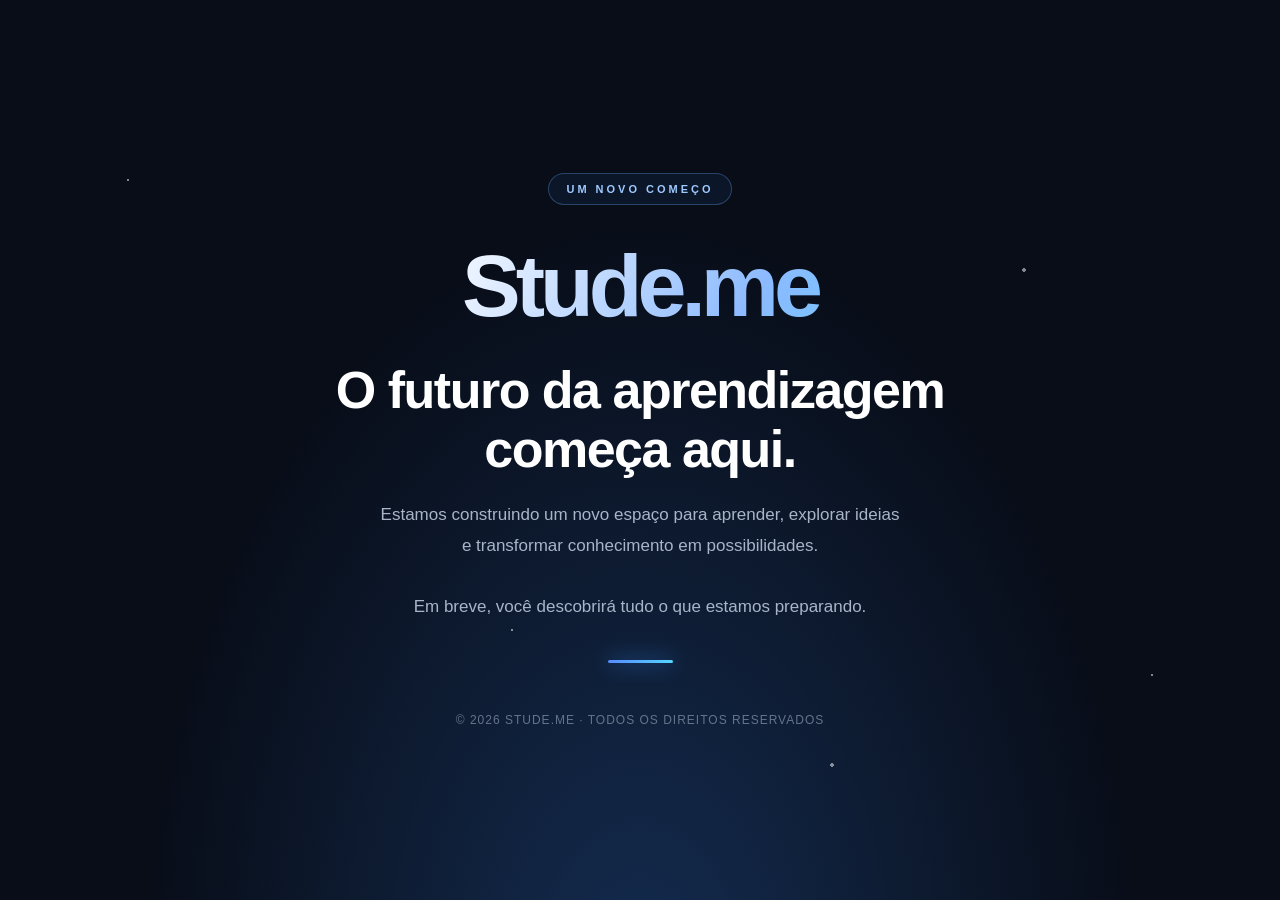
==== index.html @ 30af1384 "Rename index (3).html to index.html" ====
<!DOCTYPE html>
<html lang="pt-BR">
<head>
  <meta charset="UTF-8">
  <meta name="viewport" content="width=device-width, initial-scale=1.0">
  <meta name="theme-color" content="#080d18">
  <meta name="description" content="Stude.me — um novo espaço para aprender, descobrir e evoluir.">
  <title>Stude.me — Em breve</title>

  <style>
    * {
      margin: 0;
      padding: 0;
      box-sizing: border-box;
    }

    body {
      min-height: 100vh;
      display: flex;
      align-items: center;
      justify-content: center;
      overflow: hidden;
      background:
        radial-gradient(ellipse at 50% 110%, #142c50 0%, transparent 55%),
        #080d18;
      color: #ffffff;
      font-family: Arial, Helvetica, sans-serif;
      padding: 24px;
    }

    .stars {
      position: fixed;
      inset: 0;
      pointer-events: none;
      background-image:
        radial-gradient(1px 1px at 10% 20%, #ffffff 100%, transparent),
        radial-gradient(2px 2px at 80% 30%, #ffffff 100%, transparent),
        radial-gradient(1px 1px at 40% 70%, #ffffff 100%, transparent),
        radial-gradient(2px 2px at 65% 85%, #ffffff 100%, transparent),
        radial-gradient(1px 1px at 90% 75%, #ffffff 100%, transparent);
      opacity: .5;
    }

    .container {
      position: relative;
      z-index: 1;
      width: 100%;
      max-width: 760px;
      text-align: center;
      animation: appear 1.2s ease both;
    }

    .logo {
      font-size: clamp(52px, 10vw, 88px);
      font-weight: 800;
      letter-spacing: -5px;
      background: linear-gradient(120deg, #ffffff 20%, #8cbaff 65%, #54d6ff);
      -webkit-background-clip: text;
      background-clip: text;
      color: transparent;
      margin-bottom: 24px;
    }

    .tag {
      display: inline-block;
      padding: 9px 17px;
      border: 1px solid rgba(112, 175, 255, .3);
      border-radius: 50px;
      color: #9fcaff;
      font-size: 11px;
      font-weight: bold;
      letter-spacing: 3px;
      text-transform: uppercase;
      margin-bottom: 30px;
      background: rgba(35, 91, 160, .12);
    }

    h1 {
      font-size: clamp(30px, 6vw, 52px);
      line-height: 1.15;
      letter-spacing: -1.5px;
      margin-bottom: 20px;
    }

    .description {
      max-width: 530px;
      margin: 0 auto;
      color: #a8b5c9;
      font-size: 17px;
      line-height: 1.8;
    }

    .line {
      width: 65px;
      height: 3px;
      border-radius: 10px;
      margin: 38px auto;
      background: linear-gradient(90deg, #568bff, #54d6ff);
      box-shadow: 0 0 20px #368fff;
    }

    footer {
      color: #64748b;
      font-size: 12px;
      letter-spacing: 1px;
      margin-top: 50px;
    }

    @keyframes appear {
      from {
        opacity: 0;
        transform: translateY(25px);
      }
      to {
        opacity: 1;
        transform: translateY(0);
      }
    }

    @media (max-width: 480px) {
      .logo {
        letter-spacing: -3px;
      }

      .description {
        font-size: 15px;
      }
    }

    @media (prefers-reduced-motion: reduce) {
      *, *::before, *::after {
        animation: none !important;
      }
    }
  </style>
</head>

<body>
  <div class="stars"></div>

  <main class="container">
    <div class="tag">Um novo começo</div>

    <div class="logo">Stude.me</div>

    <h1>O futuro da aprendizagem começa aqui.</h1>

    <p class="description">
      Estamos construindo um novo espaço para aprender,
      explorar ideias e transformar conhecimento em possibilidades.
      <br><br>
      Em breve, você descobrirá tudo o que estamos preparando.
    </p>

    <div class="line"></div>

    <footer>
      © 2026 STUDE.ME · TODOS OS DIREITOS RESERVADOS
    </footer>
  </main>
</body>
</html>
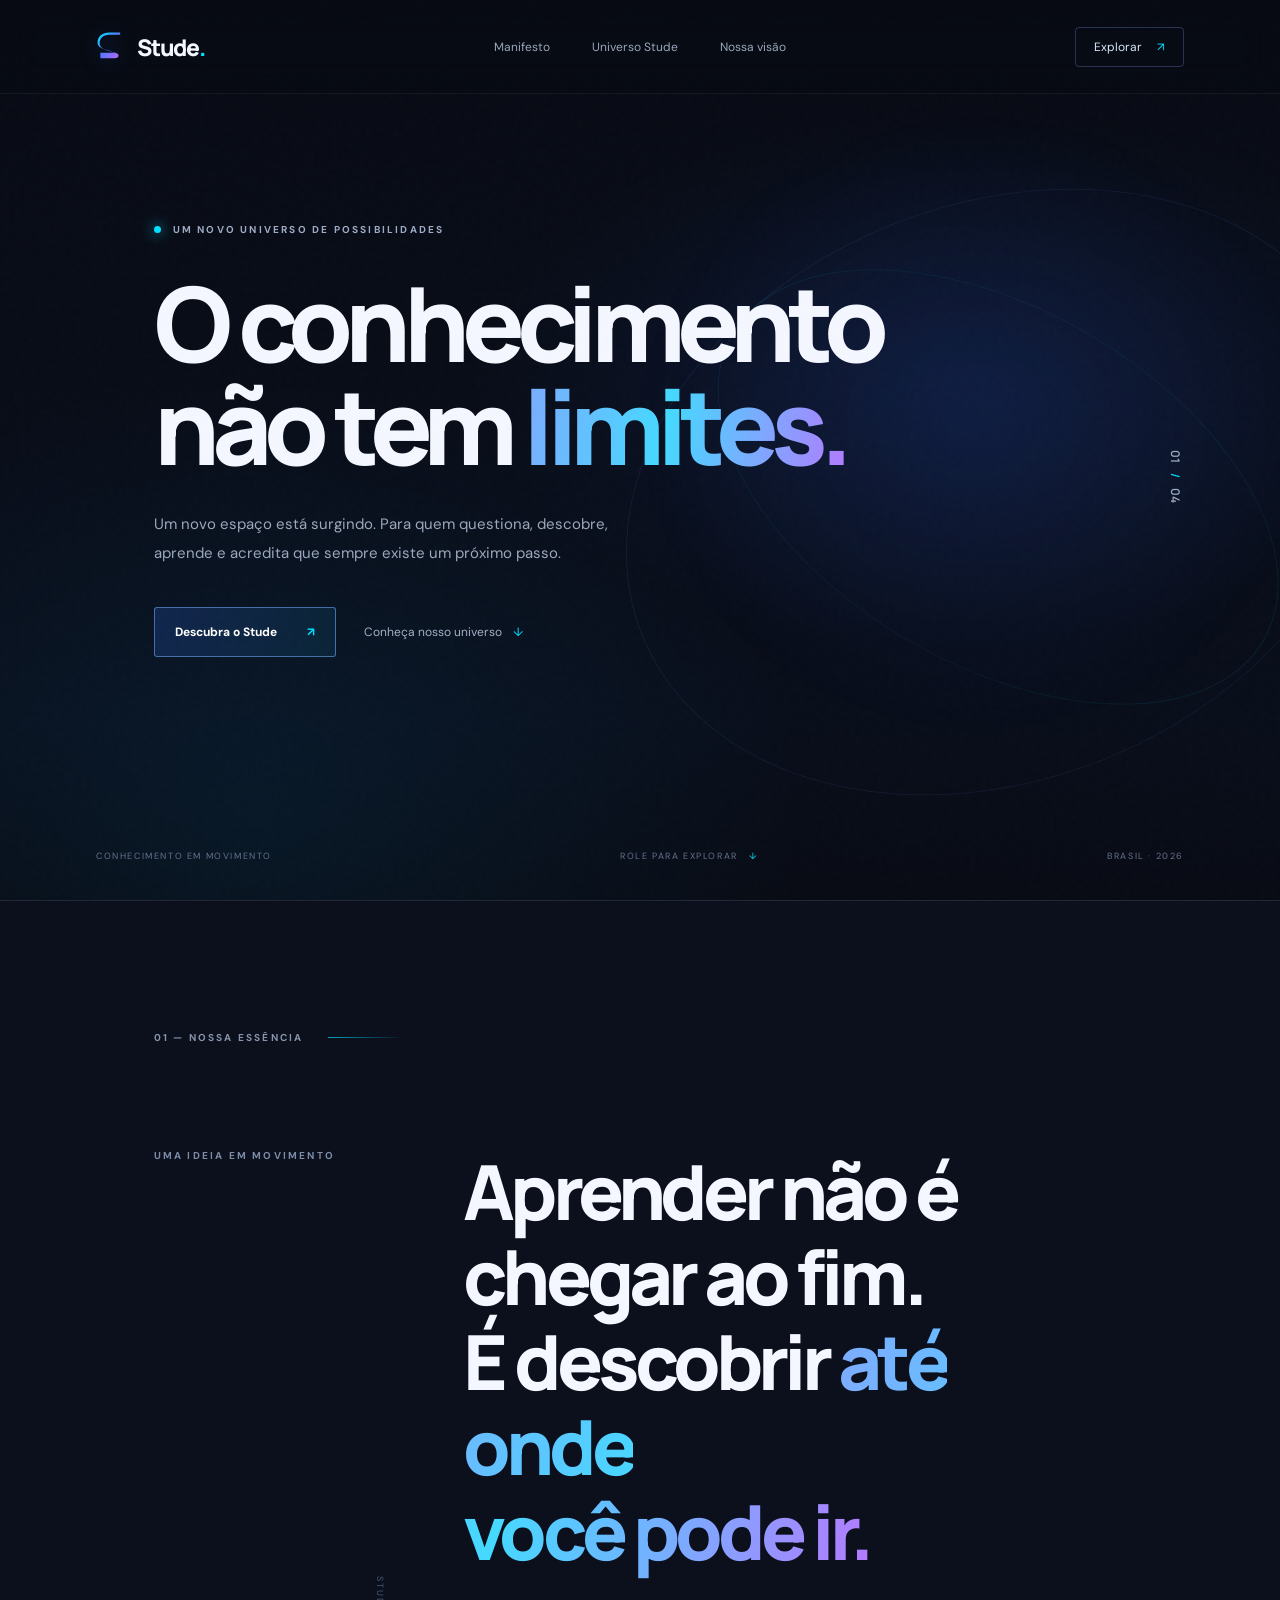
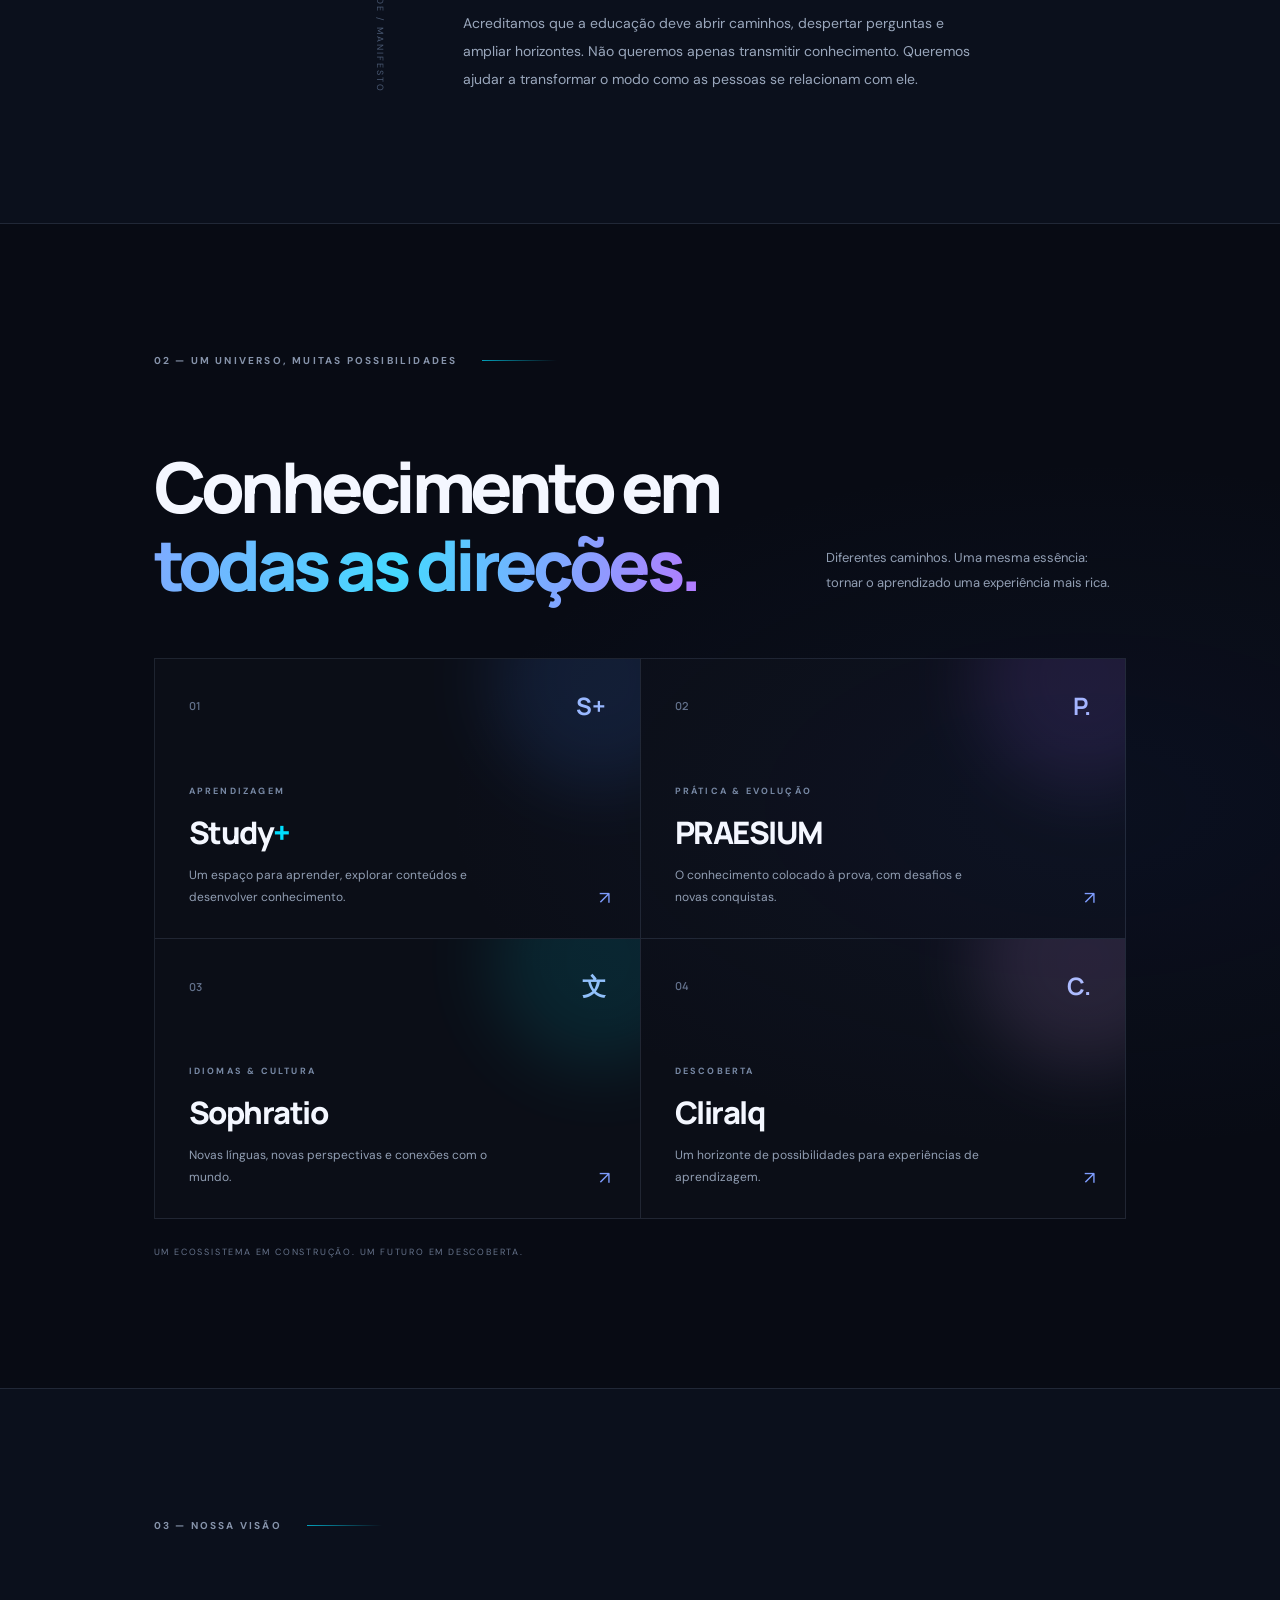
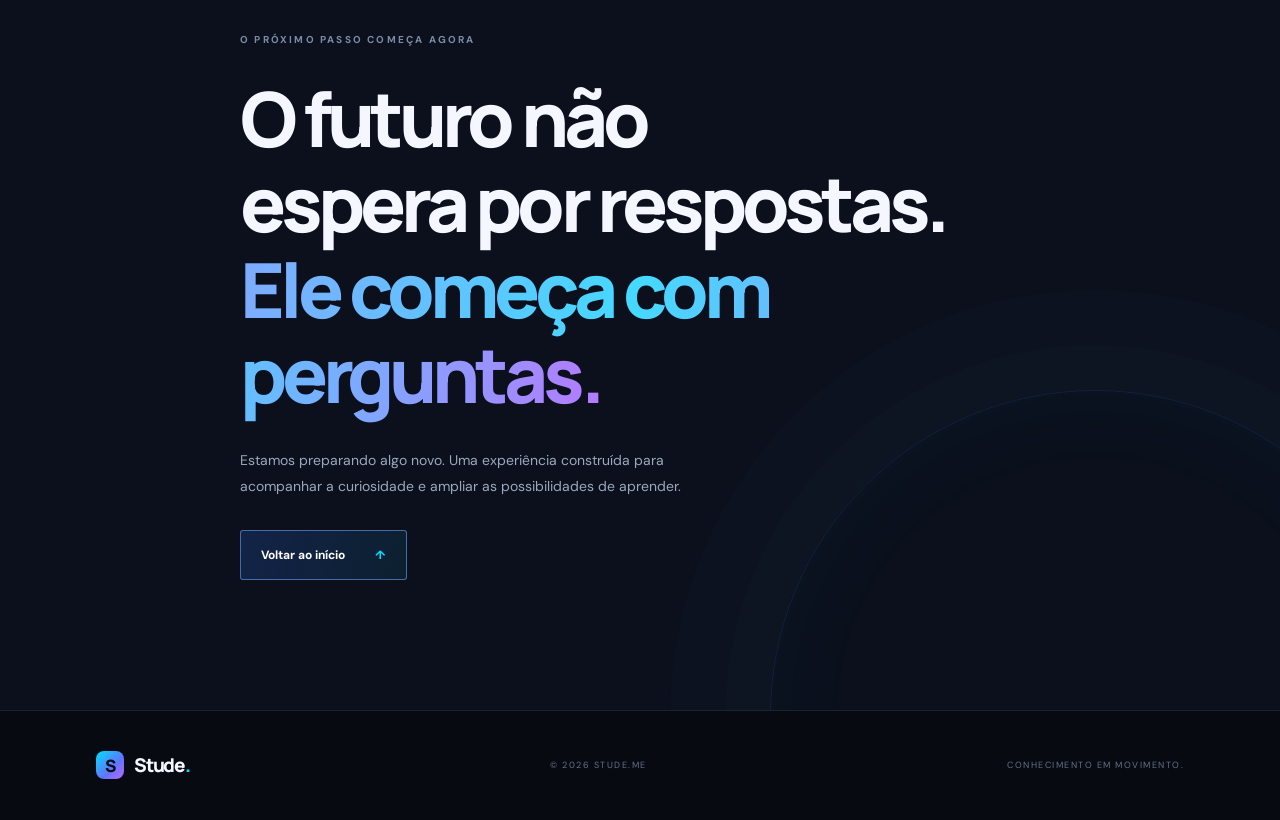
==== commit b574a2bb: "Update index.html" ====
--- a/index.html
+++ b/index.html
@@ -4,160 +4,268 @@
 <head>
   <meta charset="UTF-8">
   <meta name="viewport" content="width=device-width, initial-scale=1.0">
-  <meta name="theme-color" content="#080d18">
-  <meta name="description" content="Stude.me — um novo espaço para aprender, descobrir e evoluir.">
-  <title>Stude.me — Em breve</title>
-
-  <style>
-    * {
-      margin: 0;
-      padding: 0;
-      box-sizing: border-box;
-    }
-
-    body {
-      min-height: 100vh;
-      display: flex;
-      align-items: center;
-      justify-content: center;
-      overflow: hidden;
-      background:
-        radial-gradient(ellipse at 50% 110%, #142c50 0%, transparent 55%),
-        #080d18;
-      color: #ffffff;
-      font-family: Arial, Helvetica, sans-serif;
-      padding: 24px;
-    }
-
-    .stars {
-      position: fixed;
-      inset: 0;
-      pointer-events: none;
-      background-image:
-        radial-gradient(1px 1px at 10% 20%, #ffffff 100%, transparent),
-        radial-gradient(2px 2px at 80% 30%, #ffffff 100%, transparent),
-        radial-gradient(1px 1px at 40% 70%, #ffffff 100%, transparent),
-        radial-gradient(2px 2px at 65% 85%, #ffffff 100%, transparent),
-        radial-gradient(1px 1px at 90% 75%, #ffffff 100%, transparent);
-      opacity: .5;
-    }
-
-    .container {
-      position: relative;
-      z-index: 1;
-      width: 100%;
-      max-width: 760px;
-      text-align: center;
-      animation: appear 1.2s ease both;
-    }
-
-    .logo {
-      font-size: clamp(52px, 10vw, 88px);
-      font-weight: 800;
-      letter-spacing: -5px;
-      background: linear-gradient(120deg, #ffffff 20%, #8cbaff 65%, #54d6ff);
-      -webkit-background-clip: text;
-      background-clip: text;
-      color: transparent;
-      margin-bottom: 24px;
-    }
-
-    .tag {
-      display: inline-block;
-      padding: 9px 17px;
-      border: 1px solid rgba(112, 175, 255, .3);
-      border-radius: 50px;
-      color: #9fcaff;
-      font-size: 11px;
-      font-weight: bold;
-      letter-spacing: 3px;
-      text-transform: uppercase;
-      margin-bottom: 30px;
-      background: rgba(35, 91, 160, .12);
-    }
-
-    h1 {
-      font-size: clamp(30px, 6vw, 52px);
-      line-height: 1.15;
-      letter-spacing: -1.5px;
-      margin-bottom: 20px;
-    }
-
-    .description {
-      max-width: 530px;
-      margin: 0 auto;
-      color: #a8b5c9;
-      font-size: 17px;
-      line-height: 1.8;
-    }
-
-    .line {
-      width: 65px;
-      height: 3px;
-      border-radius: 10px;
-      margin: 38px auto;
-      background: linear-gradient(90deg, #568bff, #54d6ff);
-      box-shadow: 0 0 20px #368fff;
-    }
-
-    footer {
-      color: #64748b;
-      font-size: 12px;
-      letter-spacing: 1px;
-      margin-top: 50px;
-    }
-
-    @keyframes appear {
-      from {
-        opacity: 0;
-        transform: translateY(25px);
-      }
-      to {
-        opacity: 1;
-        transform: translateY(0);
-      }
-    }
-
-    @media (max-width: 480px) {
-      .logo {
-        letter-spacing: -3px;
-      }
-
-      .description {
-        font-size: 15px;
-      }
-    }
-
-    @media (prefers-reduced-motion: reduce) {
-      *, *::before, *::after {
-        animation: none !important;
-      }
-    }
-  </style>
+  <meta name="theme-color" content="#080b14">
+  <meta name="description" content="Stude — Conhecimento em movimento. Um novo espaço para aprender, descobrir e evoluir.">
+  <meta property="og:title" content="Stude — Conhecimento em movimento">
+  <meta property="og:description" content="O conhecimento não tem limites. Descubra o próximo passo.">
+  <meta property="og:type" content="website">
+
+  <title>Stude — Conhecimento em movimento</title>
+
+  <link rel="icon" type="image/svg+xml" href="data:image/svg+xml,%3Csvg xmlns='http://www.w3.org/2000/svg' viewBox='0 0 100 100'%3E%3Cdefs%3E%3ClinearGradient id='g' x1='0' y1='0' x2='1' y2='1'%3E%3Cstop stop-color='%2300d9ff'/%3E%3Cstop offset='.55' stop-color='%235b72ff'/%3E%3Cstop offset='1' stop-color='%23b45cff'/%3E%3C/linearGradient%3E%3C/defs%3E%3Cpath fill='url(%23g)' d='M78 12H43C22 12 12 25 12 39c0 13 9 20 25 24l25 7c8 2 11 5 11 9 0 5-5 9-13 9H14v-18h43c-3-3-8-5-15-7l-12-3C12 55 5 48 5 37 5 19 20 5 42 5h36z'/%3E%3C/svg%3E">
+
+  <link rel="preconnect" href="https://fonts.googleapis.com">
+  <link rel="preconnect" href="https://fonts.gstatic.com" crossorigin>
+  <link href="https://fonts.googleapis.com/css2?family=DM+Sans:wght@400;500;600;700&family=Manrope:wght@400;500;600;700;800&display=swap" rel="stylesheet">
+
+  <link rel="stylesheet" href="style.css">
+  <script src="script.js" defer></script>
 </head>
 
 <body>
-  <div class="stars"></div>
-
-  <main class="container">
-    <div class="tag">Um novo começo</div>
-
-    <div class="logo">Stude.me</div>
-
-    <h1>O futuro da aprendizagem começa aqui.</h1>
-
-    <p class="description">
-      Estamos construindo um novo espaço para aprender,
-      explorar ideias e transformar conhecimento em possibilidades.
-      <br><br>
-      Em breve, você descobrirá tudo o que estamos preparando.
-    </p>
-
-    <div class="line"></div>
-
-    <footer>
-      © 2026 STUDE.ME · TODOS OS DIREITOS RESERVADOS
-    </footer>
+  <div class="noise" aria-hidden="true"></div>
+
+  <!-- INTRO CINEMATOGRÁFICA -->
+  <div class="intro-screen" id="intro" aria-label="Apresentação da marca Stude">
+    <div class="intro-light"></div>
+
+    <svg class="intro-mark" viewBox="0 0 100 100" aria-hidden="true">
+      <defs>
+        <linearGradient id="introGradient" x1="0" y1="0" x2="1" y2="1">
+          <stop offset="0%" stop-color="#00e5ff"/>
+          <stop offset="52%" stop-color="#5878ff"/>
+          <stop offset="100%" stop-color="#bd65ff"/>
+        </linearGradient>
+      </defs>
+      <path fill="url(#introGradient)"
+        d="M78 12H43C22 12 12 25 12 39c0 13 9 20 25 24l25 7c8 2 11 5 11 9 0 5-5 9-13 9H14v-18h43c-3-3-8-5-15-7l-12-3C12 55 5 48 5 37 5 19 20 5 42 5h36z"/>
+    </svg>
+
+    <div class="intro-wordmark">Stude<span>.</span></div>
+    <button class="intro-skip" id="skipIntro" type="button">Pular introdução <span>↗</span></button>
+  </div>
+
+  <!-- NAVEGAÇÃO -->
+  <header class="site-header" id="top">
+    <a class="brand" href="#top" aria-label="Stude — início">
+      <svg class="brand-symbol" viewBox="0 0 100 100" aria-hidden="true">
+        <defs>
+          <linearGradient id="brandGradient" x1="0" y1="0" x2="1" y2="1">
+            <stop offset="0%" stop-color="#00e5ff"/>
+            <stop offset="52%" stop-color="#5878ff"/>
+            <stop offset="100%" stop-color="#bd65ff"/>
+          </linearGradient>
+        </defs>
+        <path fill="url(#brandGradient)"
+          d="M78 12H43C22 12 12 25 12 39c0 13 9 20 25 24l25 7c8 2 11 5 11 9 0 5-5 9-13 9H14v-18h43c-3-3-8-5-15-7l-12-3C12 55 5 48 5 37 5 19 20 5 42 5h36z"/>
+      </svg>
+      <span>Stude<span class="brand-dot">.</span></span>
+    </a>
+
+    <nav class="desktop-nav" aria-label="Navegação principal">
+      <a href="#manifesto">Manifesto</a>
+      <a href="#universo">Universo Stude</a>
+      <a href="#visao">Nossa visão</a>
+    </nav>
+
+    <a class="header-cta" href="#universo">
+      Explorar <span>↗</span>
+    </a>
+
+    <button class="menu-toggle" id="menuToggle" aria-label="Abrir menu" aria-expanded="false">
+      <span></span><span></span>
+    </button>
+  </header>
+
+  <nav class="mobile-nav" id="mobileNav" aria-label="Menu móvel">
+    <a href="#manifesto">Manifesto</a>
+    <a href="#universo">Universo Stude</a>
+    <a href="#visao">Nossa visão</a>
+  </nav>
+
+  <main>
+    <!-- HERO -->
+    <section class="hero">
+      <div class="hero-orbit orbit-one"></div>
+      <div class="hero-orbit orbit-two"></div>
+      <div class="hero-glow"></div>
+
+      <div class="hero-content reveal">
+        <div class="eyebrow">
+          <span class="eyebrow-dot"></span>
+          UM NOVO UNIVERSO DE POSSIBILIDADES
+        </div>
+
+        <h1>
+          O conhecimento<br>
+          não tem <span class="gradient-text">limites.</span>
+        </h1>
+
+        <p class="hero-description">
+          Um novo espaço está surgindo. Para quem questiona,
+          descobre, aprende e acredita que sempre existe um
+          próximo passo.
+        </p>
+
+        <div class="hero-actions">
+          <a href="#manifesto" class="button-primary">
+            Descubra o Stude <span>↗</span>
+          </a>
+          <a href="#universo" class="button-quiet">
+            Conheça nosso universo <span>↓</span>
+          </a>
+        </div>
+      </div>
+
+      <div class="hero-bottom">
+        <span>CONHECIMENTO EM MOVIMENTO</span>
+        <span class="scroll-indicator">ROLE PARA EXPLORAR <i>↓</i></span>
+        <span>BRASIL · 2026</span>
+      </div>
+
+      <div class="hero-index">01 <span>/</span> 04</div>
+    </section>
+
+    <!-- MANIFESTO -->
+    <section class="manifesto section" id="manifesto">
+      <div class="section-label reveal">
+        <span>01 — NOSSA ESSÊNCIA</span>
+        <span class="label-line"></span>
+      </div>
+
+      <div class="manifesto-grid">
+        <div class="manifesto-side reveal">
+          <span class="small-caption">UMA IDEIA EM MOVIMENTO</span>
+          <div class="vertical-mark">STUDE / MANIFESTO</div>
+        </div>
+
+        <div class="manifesto-main reveal">
+          <h2>
+            Aprender não é<br>
+            chegar ao fim.<br>
+            É descobrir <span class="gradient-text">até onde<br>você pode ir.</span>
+          </h2>
+
+          <p>
+            Acreditamos que a educação deve abrir caminhos,
+            despertar perguntas e ampliar horizontes.
+            Não queremos apenas transmitir conhecimento.
+            Queremos ajudar a transformar o modo como as
+            pessoas se relacionam com ele.
+          </p>
+        </div>
+      </div>
+    </section>
+
+    <!-- UNIVERSO -->
+    <section class="universe section" id="universo">
+      <div class="section-label reveal">
+        <span>02 — UM UNIVERSO, MUITAS POSSIBILIDADES</span>
+        <span class="label-line"></span>
+      </div>
+
+      <div class="universe-heading reveal">
+        <h2>Conhecimento em<br><span class="gradient-text">todas as direções.</span></h2>
+        <p>
+          Diferentes caminhos. Uma mesma essência:
+          tornar o aprendizado uma experiência mais rica.
+        </p>
+      </div>
+
+      <div class="universe-grid">
+        <article class="universe-card card-study reveal">
+          <div class="card-top">
+            <span class="card-number">01</span>
+            <span class="card-symbol">S+</span>
+          </div>
+          <div>
+            <span class="card-category">APRENDIZAGEM</span>
+            <h3>Study<span>+</span></h3>
+            <p>Um espaço para aprender, explorar conteúdos e desenvolver conhecimento.</p>
+          </div>
+          <span class="card-arrow">↗</span>
+        </article>
+
+        <article class="universe-card card-praesium reveal">
+          <div class="card-top">
+            <span class="card-number">02</span>
+            <span class="card-symbol">P.</span>
+          </div>
+          <div>
+            <span class="card-category">PRÁTICA & EVOLUÇÃO</span>
+            <h3>PRAESIUM</h3>
+            <p>O conhecimento colocado à prova, com desafios e novas conquistas.</p>
+          </div>
+          <span class="card-arrow">↗</span>
+        </article>
+
+        <article class="universe-card card-sophratio reveal">
+          <div class="card-top">
+            <span class="card-number">03</span>
+            <span class="card-symbol">文</span>
+          </div>
+          <div>
+            <span class="card-category">IDIOMAS & CULTURA</span>
+            <h3>Sophratio</h3>
+            <p>Novas línguas, novas perspectivas e conexões com o mundo.</p>
+          </div>
+          <span class="card-arrow">↗</span>
+        </article>
+
+        <article class="universe-card card-cliralq reveal">
+          <div class="card-top">
+            <span class="card-number">04</span>
+            <span class="card-symbol">C.</span>
+          </div>
+          <div>
+            <span class="card-category">DESCOBERTA</span>
+            <h3>Cliralq</h3>
+            <p>Um horizonte de possibilidades para experiências de aprendizagem.</p>
+          </div>
+          <span class="card-arrow">↗</span>
+        </article>
+      </div>
+
+      <p class="universe-footnote reveal">
+        UM ECOSSISTEMA EM CONSTRUÇÃO. UM FUTURO EM DESCOBERTA.
+      </p>
+    </section>
+
+    <!-- VISÃO -->
+    <section class="vision section" id="visao">
+      <div class="vision-orb"></div>
+
+      <div class="section-label reveal">
+        <span>03 — NOSSA VISÃO</span>
+        <span class="label-line"></span>
+      </div>
+
+      <div class="vision-content reveal">
+        <span class="small-caption">O PRÓXIMO PASSO COMEÇA AGORA</span>
+        <h2>O futuro não<br>espera por respostas.<br><span class="gradient-text">Ele começa com perguntas.</span></h2>
+        <p>
+          Estamos preparando algo novo. Uma experiência
+          construída para acompanhar a curiosidade e
+          ampliar as possibilidades de aprender.
+        </p>
+        <a href="#top" class="button-primary">
+          Voltar ao início <span>↑</span>
+        </a>
+      </div>
+    </section>
   </main>
+
+  <!-- RODAPÉ -->
+  <footer class="footer">
+    <a class="footer-brand" href="#top">
+      <span class="footer-symbol">S</span>
+      <span>Stude<span class="brand-dot">.</span></span>
+    </a>
+
+    <span class="footer-copy">© 2026 STUDE.ME</span>
+    <span class="footer-note">CONHECIMENTO EM MOVIMENTO.</span>
+  </footer>
+
+  <div class="cursor-glow" id="cursorGlow"></div>
 </body>
 </html>
--- a/style.css
+++ b/style.css
@@ -0,0 +1,994 @@
+
+:root {
+  --bg: #080b14;
+  --bg-soft: #0d1220;
+  --text: #f4f7ff;
+  --muted: #929db2;
+  --blue: #5878ff;
+  --cyan: #00dfff;
+  --violet: #b66aff;
+  --line: rgba(180, 198, 235, .13);
+  --font: "DM Sans", sans-serif;
+  --display: "Manrope", sans-serif;
+}
+
+* {
+  margin: 0;
+  padding: 0;
+  box-sizing: border-box;
+}
+
+html {
+  scroll-behavior: smooth;
+  scroll-padding-top: 100px;
+}
+
+body {
+  background: var(--bg);
+  color: var(--text);
+  font-family: var(--font);
+  overflow-x: hidden;
+  -webkit-font-smoothing: antialiased;
+}
+
+body.intro-running {
+  overflow: hidden;
+}
+
+a {
+  color: inherit;
+  text-decoration: none;
+}
+
+button {
+  font: inherit;
+}
+
+::selection {
+  background: rgba(75, 135, 255, .35);
+  color: white;
+}
+
+/* TEXTURA */
+
+.noise {
+  position: fixed;
+  inset: 0;
+  z-index: 20;
+  pointer-events: none;
+  opacity: .025;
+  background-image: url("data:image/svg+xml,%3Csvg viewBox='0 0 180 180' xmlns='http://www.w3.org/2000/svg'%3E%3Cfilter id='n'%3E%3CfeTurbulence type='fractalNoise' baseFrequency='.9' numOctaves='3' stitchTiles='stitch'/%3E%3C/filter%3E%3Crect width='100%25' height='100%25' filter='url(%23n)' opacity='.7'/%3E%3C/svg%3E");
+}
+
+.cursor-glow {
+  position: fixed;
+  z-index: 1;
+  width: 320px;
+  height: 320px;
+  border-radius: 50%;
+  pointer-events: none;
+  background: radial-gradient(circle, rgba(60, 116, 255, .075), transparent 68%);
+  transform: translate(-50%, -50%);
+  opacity: 0;
+  transition: opacity .3s;
+}
+
+/* INTRO */
+
+.intro-screen {
+  position: fixed;
+  inset: 0;
+  z-index: 1000;
+  display: flex;
+  align-items: center;
+  justify-content: center;
+  flex-direction: column;
+  overflow: hidden;
+  background: #070a12;
+  transition: opacity .8s ease, visibility .8s ease;
+}
+
+.intro-screen.finished {
+  opacity: 0;
+  visibility: hidden;
+  pointer-events: none;
+}
+
+.intro-light {
+  position: absolute;
+  width: 45vw;
+  height: 45vw;
+  max-width: 650px;
+  max-height: 650px;
+  border-radius: 50%;
+  background: radial-gradient(circle, rgba(43, 105, 255, .17), transparent 68%);
+  filter: blur(25px);
+  animation: introLight 4.5s ease-in-out both;
+}
+
+.intro-mark {
+  position: relative;
+  z-index: 2;
+  width: 105px;
+  height: 105px;
+  filter: drop-shadow(0 0 35px rgba(66, 134, 255, .5));
+  animation: curtain 3.8s cubic-bezier(.7, 0, .2, 1) both;
+}
+
+.intro-wordmark {
+  position: absolute;
+  z-index: 3;
+  top: calc(50% + 80px);
+  font: 800 29px var(--display);
+  letter-spacing: -1.5px;
+  opacity: 0;
+  animation: wordmarkIn .65s 3.2s ease forwards;
+}
+
+.intro-wordmark span {
+  color: var(--cyan);
+}
+
+.intro-skip {
+  position: absolute;
+  right: 36px;
+  bottom: 30px;
+  border: 0;
+  background: transparent;
+  color: #8d99ae;
+  font-size: 11px;
+  letter-spacing: 1px;
+  cursor: pointer;
+  transition: color .2s;
+}
+
+.intro-skip:hover {
+  color: white;
+}
+
+.intro-skip span {
+  margin-left: 8px;
+  color: var(--cyan);
+}
+
+@keyframes curtain {
+  0% {
+    transform: translateX(-120vw) scale(8) rotate(-18deg);
+    opacity: 0;
+  }
+  12% {
+    opacity: 1;
+  }
+  45% {
+    transform: translateX(0) scale(8) rotate(0);
+    opacity: 1;
+  }
+  68% {
+    transform: translateX(0) scale(1) rotate(0);
+    opacity: 1;
+  }
+  84% {
+    transform: translate(0, 0) scale(1);
+    opacity: 1;
+  }
+  100% {
+    transform: translate(0, 0) scale(1);
+    opacity: 1;
+  }
+}
+
+@keyframes wordmarkIn {
+  from {
+    opacity: 0;
+    transform: translateY(12px);
+  }
+  to {
+    opacity: 1;
+    transform: translateY(0);
+  }
+}
+
+@keyframes introLight {
+  0%, 100% { opacity: 0; transform: scale(.5); }
+  40%, 75% { opacity: 1; transform: scale(1.2); }
+}
+
+/* HEADER */
+
+.site-header {
+  position: absolute;
+  top: 0;
+  left: 0;
+  z-index: 50;
+  display: flex;
+  align-items: center;
+  justify-content: space-between;
+  width: 100%;
+  height: 94px;
+  padding: 0 7.5%;
+  border-bottom: 1px solid rgba(255,255,255,.055);
+  background: rgba(8, 11, 20, .48);
+  backdrop-filter: blur(18px);
+}
+
+.brand,
+.footer-brand {
+  display: inline-flex;
+  align-items: center;
+  gap: 10px;
+  font: 800 23px var(--display);
+  letter-spacing: -1.2px;
+}
+
+.brand-symbol {
+  width: 31px;
+  height: 31px;
+  filter: drop-shadow(0 0 10px rgba(64, 129, 255, .25));
+}
+
+.brand-dot {
+  color: var(--cyan);
+}
+
+.desktop-nav {
+  display: flex;
+  align-items: center;
+  gap: 42px;
+}
+
+.desktop-nav a {
+  color: #9ba7bb;
+  font-size: 12px;
+  transition: color .25s;
+}
+
+.desktop-nav a:hover {
+  color: white;
+}
+
+.header-cta {
+  padding: 11px 18px;
+  border: 1px solid rgba(126, 163, 255, .27);
+  border-radius: 4px;
+  color: #dce8ff;
+  font-size: 12px;
+  transition: .25s;
+}
+
+.header-cta:hover {
+  border-color: var(--cyan);
+  background: rgba(0, 215, 255, .07);
+}
+
+.header-cta span {
+  margin-left: 12px;
+  color: var(--cyan);
+}
+
+.menu-toggle,
+.mobile-nav {
+  display: none;
+}
+
+/* HERO */
+
+.hero {
+  position: relative;
+  min-height: 850px;
+  height: min(100svh, 1050px);
+  display: flex;
+  align-items: center;
+  padding: 100px 12% 120px;
+  overflow: hidden;
+  isolation: isolate;
+}
+
+.hero::before {
+  content: "";
+  position: absolute;
+  z-index: -2;
+  inset: 0;
+  background:
+    radial-gradient(ellipse at 75% 42%, rgba(34, 68, 157, .19), transparent 36%),
+    radial-gradient(ellipse at 20% 90%, rgba(0, 181, 255, .07), transparent 38%),
+    linear-gradient(180deg, #080b14, #090e1b 80%, #080b14);
+}
+
+.hero-content {
+  position: relative;
+  z-index: 3;
+  max-width: 800px;
+}
+
+.eyebrow,
+.small-caption,
+.section-label,
+.card-category {
+  font-size: 10px;
+  font-weight: 700;
+  letter-spacing: 2.2px;
+}
+
+.eyebrow {
+  display: flex;
+  align-items: center;
+  gap: 12px;
+  margin-bottom: 35px;
+  color: #9eacc5;
+}
+
+.eyebrow-dot {
+  width: 7px;
+  height: 7px;
+  border-radius: 50%;
+  background: var(--cyan);
+  box-shadow: 0 0 14px var(--cyan);
+}
+
+.hero h1 {
+  font: 800 clamp(58px, 8.1vw, 112px)/.99 var(--display);
+  letter-spacing: -.075em;
+}
+
+.gradient-text {
+  color: transparent;
+  background: linear-gradient(100deg, #7faaff 0%, #45d9ff 45%, #b47aff 100%);
+  -webkit-background-clip: text;
+  background-clip: text;
+}
+
+.hero-description {
+  max-width: 480px;
+  margin-top: 34px;
+  color: #9ba8bd;
+  font-size: 15px;
+  line-height: 1.9;
+}
+
+.hero-actions {
+  display: flex;
+  align-items: center;
+  flex-wrap: wrap;
+  gap: 28px;
+  margin-top: 40px;
+}
+
+.button-primary {
+  display: inline-flex;
+  align-items: center;
+  gap: 30px;
+  padding: 16px 20px;
+  border: 1px solid rgba(115, 172, 255, .55);
+  border-radius: 3px;
+  background: linear-gradient(110deg, rgba(45, 94, 207, .25), rgba(25, 173, 220, .1));
+  color: white;
+  font-size: 12px;
+  font-weight: 700;
+  transition: transform .25s, border-color .25s, box-shadow .25s;
+}
+
+.button-primary:hover {
+  transform: translateY(-3px);
+  border-color: var(--cyan);
+  box-shadow: 0 12px 35px rgba(30, 115, 255, .16);
+}
+
+.button-primary span {
+  color: var(--cyan);
+}
+
+.button-quiet {
+  color: #a4b0c5;
+  font-size: 12px;
+  transition: color .2s;
+}
+
+.button-quiet:hover {
+  color: white;
+}
+
+.button-quiet span {
+  margin-left: 8px;
+  color: var(--cyan);
+}
+
+.hero-glow {
+  position: absolute;
+  z-index: -1;
+  top: 12%;
+  right: -4%;
+  width: 55vw;
+  height: 70%;
+  background: radial-gradient(ellipse, rgba(38, 89, 211, .12), transparent 67%);
+  filter: blur(20px);
+}
+
+.hero-orbit {
+  position: absolute;
+  z-index: -1;
+  right: -8%;
+  top: 12%;
+  width: 60vw;
+  height: 60vw;
+  max-width: 850px;
+  max-height: 850px;
+  border: 1px solid rgba(111, 151, 255, .1);
+  border-radius: 50%;
+  transform: rotate(-22deg) scaleY(.75);
+}
+
+.orbit-two {
+  right: -2%;
+  top: 20%;
+  width: 48vw;
+  height: 48vw;
+  border-color: rgba(0, 221, 255, .09);
+  transform: rotate(30deg) scaleY(.58);
+}
+
+.hero-bottom {
+  position: absolute;
+  right: 7.5%;
+  bottom: 38px;
+  left: 7.5%;
+  display: flex;
+  justify-content: space-between;
+  color: #65728b;
+  font-size: 9px;
+  letter-spacing: 1.6px;
+}
+
+.scroll-indicator i {
+  margin-left: 8px;
+  color: var(--cyan);
+  font-style: normal;
+}
+
+.hero-index {
+  position: absolute;
+  right: 7.5%;
+  top: 50%;
+  color: #9caac1;
+  font: 600 12px var(--display);
+  writing-mode: vertical-rl;
+}
+
+.hero-index span {
+  color: var(--cyan);
+  margin: 8px 0;
+}
+
+/* SEÇÕES */
+
+.section {
+  position: relative;
+  padding: 130px 12%;
+}
+
+.section-label {
+  display: flex;
+  align-items: center;
+  gap: 25px;
+  color: #8794ab;
+}
+
+.label-line {
+  width: 75px;
+  height: 1px;
+  background: linear-gradient(90deg, rgba(0, 221, 255, .7), transparent);
+}
+
+/* MANIFESTO */
+
+.manifesto {
+  background: #0b101c;
+  border-top: 1px solid var(--line);
+  border-bottom: 1px solid var(--line);
+}
+
+.manifesto-grid {
+  display: grid;
+  grid-template-columns: .7fr 2fr;
+  gap: 8%;
+  margin-top: 105px;
+}
+
+.manifesto-side {
+  display: flex;
+  flex-direction: column;
+  justify-content: space-between;
+  min-height: 390px;
+}
+
+.small-caption {
+  color: #7c8ca8;
+}
+
+.vertical-mark {
+  color: #4b5a74;
+  font-size: 9px;
+  letter-spacing: 2px;
+  writing-mode: vertical-rl;
+}
+
+.manifesto-main h2,
+.universe-heading h2,
+.vision-content h2 {
+  font: 800 clamp(43px, 6vw, 76px)/1.12 var(--display);
+  letter-spacing: -.065em;
+}
+
+.manifesto-main p {
+  max-width: 510px;
+  margin-top: 34px;
+  color: #9aa7bc;
+  font-size: 14px;
+  line-height: 2;
+}
+
+/* UNIVERSO */
+
+.universe {
+  background:
+    radial-gradient(ellipse at 85% 50%, rgba(38, 66, 148, .09), transparent 42%),
+    var(--bg);
+}
+
+.universe-heading {
+  display: flex;
+  align-items: end;
+  justify-content: space-between;
+  gap: 40px;
+  margin: 80px 0 55px;
+}
+
+.universe-heading h2 {
+  font-size: clamp(44px, 5.5vw, 70px);
+}
+
+.universe-heading p {
+  max-width: 300px;
+  padding-bottom: 8px;
+  color: #929fb4;
+  font-size: 13px;
+  line-height: 1.9;
+}
+
+.universe-grid {
+  display: grid;
+  grid-template-columns: repeat(2, 1fr);
+  border-top: 1px solid var(--line);
+  border-left: 1px solid var(--line);
+}
+
+.universe-card {
+  position: relative;
+  min-height: 280px;
+  display: flex;
+  flex-direction: column;
+  justify-content: space-between;
+  padding: 30px 34px;
+  overflow: hidden;
+  border-right: 1px solid var(--line);
+  border-bottom: 1px solid var(--line);
+  background: rgba(255,255,255,.012);
+  transition: background .35s, transform .35s;
+}
+
+.universe-card::before {
+  content: "";
+  position: absolute;
+  right: -70px;
+  top: -90px;
+  width: 220px;
+  height: 220px;
+  border-radius: 50%;
+  opacity: .12;
+  filter: blur(35px);
+  transition: opacity .35s, transform .35s;
+}
+
+.universe-card:hover {
+  z-index: 2;
+  background: rgba(255,255,255,.035);
+  transform: translateY(-4px);
+}
+
+.universe-card:hover::before {
+  opacity: .3;
+  transform: scale(1.3);
+}
+
+.card-study::before { background: #4588ff; }
+.card-praesium::before { background: #a36bff; }
+.card-sophratio::before { background: #00c9db; }
+.card-cliralq::before { background: #e5a7ff; }
+
+.card-top {
+  display: flex;
+  align-items: center;
+  justify-content: space-between;
+}
+
+.card-number {
+  color: #63718b;
+  font: 600 11px var(--display);
+}
+
+.card-symbol {
+  color: #a5bfff;
+  font: 700 24px var(--display);
+}
+
+.card-category {
+  color: #7889a5;
+  font-size: 9px;
+}
+
+.universe-card h3 {
+  margin: 12px 0;
+  font: 800 31px var(--display);
+  letter-spacing: -1.5px;
+}
+
+.universe-card h3 span {
+  color: var(--cyan);
+}
+
+.universe-card p {
+  max-width: 320px;
+  color: #929fb4;
+  font-size: 12px;
+  line-height: 1.8;
+}
+
+.card-arrow {
+  position: absolute;
+  right: 30px;
+  bottom: 28px;
+  color: #7f9dff;
+  font-size: 18px;
+  transition: transform .25s;
+}
+
+.universe-card:hover .card-arrow {
+  transform: translate(4px, -4px);
+}
+
+.universe-footnote {
+  margin-top: 27px;
+  color: #66738b;
+  font-size: 9px;
+  letter-spacing: 1.8px;
+}
+
+/* VISÃO */
+
+.vision {
+  min-height: 720px;
+  display: flex;
+  flex-direction: column;
+  justify-content: space-between;
+  overflow: hidden;
+  background: #0b101c;
+  border-top: 1px solid var(--line);
+}
+
+.vision-orb {
+  position: absolute;
+  right: -140px;
+  bottom: -330px;
+  width: 650px;
+  height: 650px;
+  border: 1px solid rgba(74, 128, 255, .14);
+  border-radius: 50%;
+  box-shadow:
+    0 0 0 45px rgba(74,128,255,.018),
+    0 0 0 100px rgba(74,128,255,.012),
+    inset 0 0 100px rgba(0, 195, 255, .04);
+}
+
+.vision-content {
+  position: relative;
+  z-index: 2;
+  max-width: 800px;
+  margin: 95px auto 0;
+}
+
+.vision-content h2 {
+  margin-top: 28px;
+  font-size: clamp(44px, 6vw, 76px);
+}
+
+.vision-content p {
+  max-width: 460px;
+  margin: 30px 0;
+  color: #9ba8bd;
+  font-size: 14px;
+  line-height: 1.9;
+}
+
+/* FOOTER */
+
+.footer {
+  min-height: 110px;
+  display: flex;
+  align-items: center;
+  justify-content: space-between;
+  gap: 25px;
+  padding: 25px 7.5%;
+  border-top: 1px solid var(--line);
+  background: #070a11;
+}
+
+.footer-brand {
+  font-size: 19px;
+}
+
+.footer-symbol {
+  display: inline-flex;
+  align-items: center;
+  justify-content: center;
+  width: 28px;
+  height: 28px;
+  border-radius: 8px;
+  background: linear-gradient(135deg, #00dfff, #6174ff 60%, #b66aff);
+  color: #080b14;
+  font: 800 17px var(--display);
+}
+
+.footer-copy,
+.footer-note {
+  color: #65718a;
+  font-size: 9px;
+  letter-spacing: 1.5px;
+}
+
+/* REVELAÇÃO AO ROLAR */
+
+.reveal {
+  opacity: 0;
+  transform: translateY(28px);
+  transition: opacity .85s ease, transform .85s cubic-bezier(.2,.7,.2,1);
+}
+
+.reveal.visible {
+  opacity: 1;
+  transform: translateY(0);
+}
+
+@media (prefers-reduced-motion: reduce) {
+  html { scroll-behavior: auto; }
+
+  *, *::before, *::after {
+    animation-duration: .01ms !important;
+    animation-iteration-count: 1 !important;
+    transition-duration: .01ms !important;
+  }
+
+  .reveal {
+    opacity: 1;
+    transform: none;
+  }
+}
+
+/* RESPONSIVIDADE */
+
+@media (max-width: 900px) {
+  .site-header {
+    padding: 0 5%;
+  }
+
+  .desktop-nav {
+    gap: 22px;
+  }
+
+  .hero {
+    padding-left: 8%;
+    padding-right: 8%;
+  }
+
+  .section {
+    padding: 105px 8%;
+  }
+
+  .manifesto-grid {
+    grid-template-columns: .35fr 2fr;
+  }
+}
+
+@media (max-width: 680px) {
+  .site-header {
+    height: 76px;
+  }
+
+  .desktop-nav,
+  .header-cta {
+    display: none;
+  }
+
+  .brand {
+    font-size: 21px;
+  }
+
+  .menu-toggle {
+    display: flex;
+    flex-direction: column;
+    gap: 6px;
+    padding: 10px;
+    border: 0;
+    background: transparent;
+    cursor: pointer;
+  }
+
+  .menu-toggle span {
+    display: block;
+    width: 23px;
+    height: 1px;
+    background: white;
+    transition: transform .25s;
+  }
+
+  .menu-toggle[aria-expanded="true"] span:first-child {
+    transform: translateY(3.5px) rotate(45deg);
+  }
+
+  .menu-toggle[aria-expanded="true"] span:last-child {
+    transform: translateY(-3.5px) rotate(-45deg);
+  }
+
+  .mobile-nav {
+    position: absolute;
+    z-index: 45;
+    top: 76px;
+    left: 0;
+    right: 0;
+    display: flex;
+    flex-direction: column;
+    gap: 0;
+    padding: 0 7%;
+    max-height: 0;
+    overflow: hidden;
+    background: rgba(8, 11, 20, .97);
+    backdrop-filter: blur(20px);
+    transition: max-height .35s ease, padding .35s ease;
+  }
+
+  .mobile-nav.open {
+    max-height: 250px;
+    padding-top: 15px;
+    padding-bottom: 15px;
+    border-bottom: 1px solid var(--line);
+  }
+
+  .mobile-nav a {
+    padding: 14px 0;
+    color: #c2cce0;
+    font-size: 14px;
+  }
+
+  .hero {
+    min-height: 760px;
+    height: 100svh;
+    padding: 120px 7% 110px;
+  }
+
+  .hero h1 {
+    font-size: clamp(53px, 13vw, 78px);
+  }
+
+  .hero-description {
+    font-size: 14px;
+  }
+
+  .hero-actions {
+    align-items: flex-start;
+    flex-direction: column;
+    gap: 22px;
+  }
+
+  .hero-bottom {
+    left: 7%;
+    right: 7%;
+    bottom: 24px;
+    font-size: 8px;
+  }
+
+  .hero-bottom span:first-child {
+    display: none;
+  }
+
+  .hero-index {
+    display: none;
+  }
+
+  .hero-orbit {
+    right: -65%;
+    top: 23%;
+    width: 110vw;
+    height: 110vw;
+  }
+
+  .section {
+    padding: 85px 7%;
+  }
+
+  .section-label {
+    font-size: 9px;
+    letter-spacing: 1.4px;
+  }
+
+  .manifesto-grid {
+    display: block;
+    margin-top: 65px;
+  }
+
+  .manifesto-side {
+    min-height: auto;
+    margin-bottom: 40px;
+  }
+
+  .vertical-mark {
+    display: none;
+  }
+
+  .manifesto-main h2,
+  .universe-heading h2,
+  .vision-content h2 {
+    font-size: clamp(42px, 10.5vw, 60px);
+  }
+
+  .universe-heading {
+    display: block;
+    margin: 60px 0 35px;
+  }
+
+  .universe-heading p {
+    margin-top: 22px;
+  }
+
+  .universe-grid {
+    grid-template-columns: 1fr;
+  }
+
+  .universe-card {
+    min-height: 245px;
+    padding: 25px;
+  }
+
+  .vision {
+    min-height: 650px;
+  }
+
+  .vision-content {
+    margin-top: 70px;
+  }
+
+  .footer {
+    flex-wrap: wrap;
+    padding: 30px 7%;
+  }
+
+  .footer-note {
+    width: 100%;
+  }
+
+  .intro-skip {
+    right: 20px;
+    bottom: 22px;
+  }
+}
+
+@media (max-width: 380px) {
+  .hero h1 {
+    font-size: 48px;
+  }
+
+  .hero-bottom {
+    letter-spacing: .8px;
+  }
+
+  .footer-copy {
+    font-size: 8px;
+  }
+}
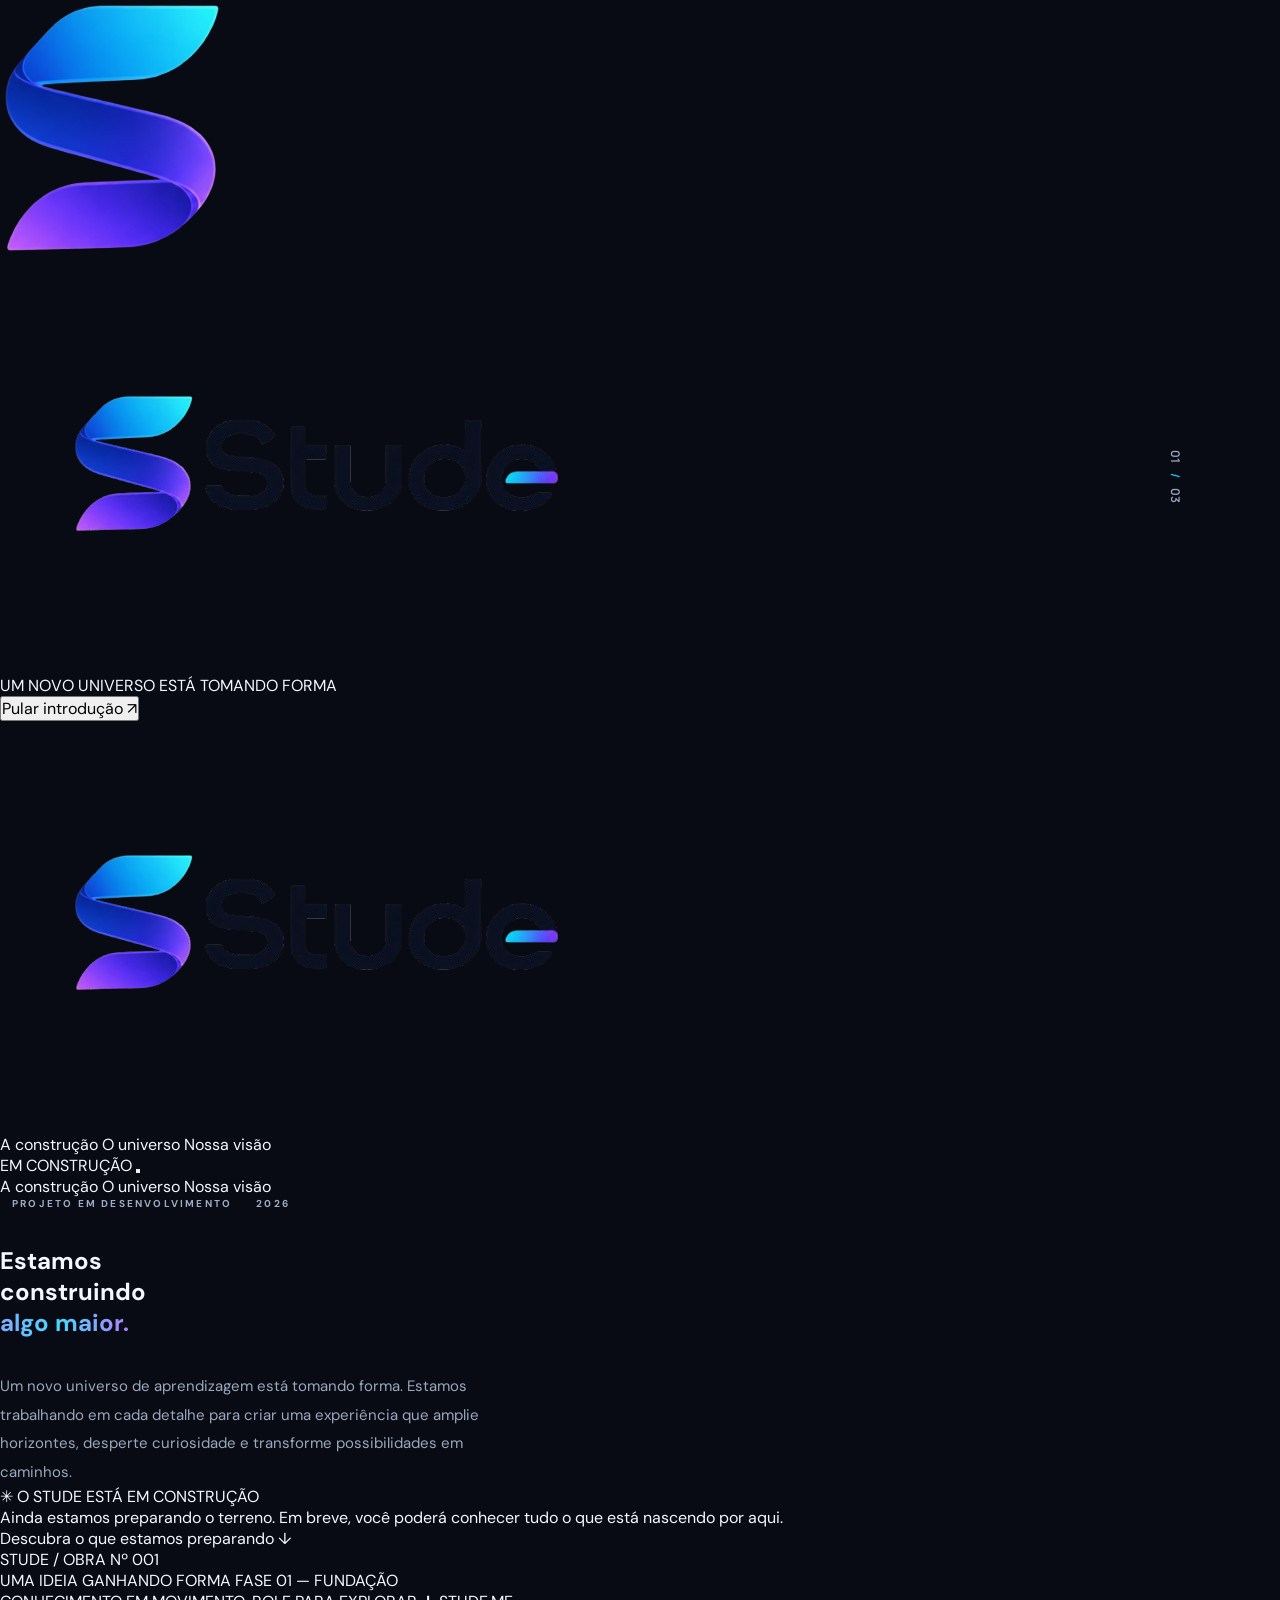
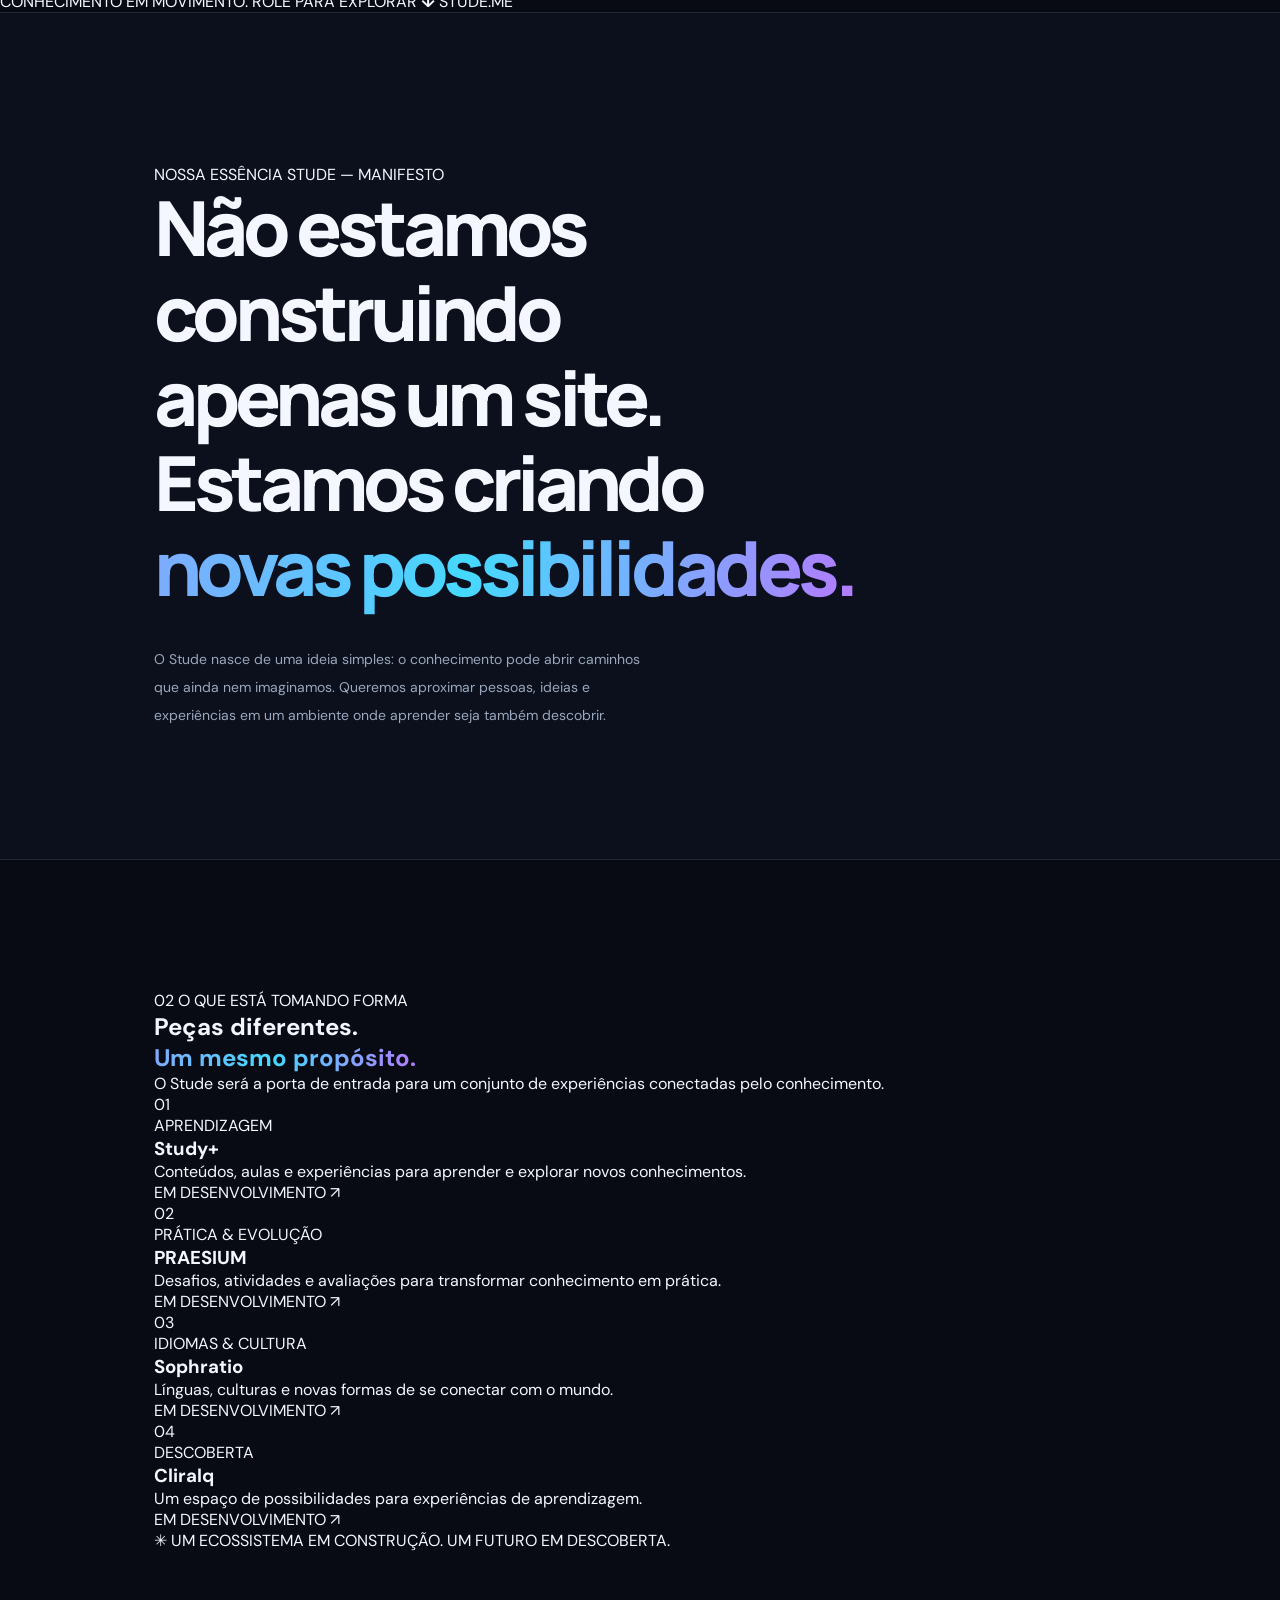
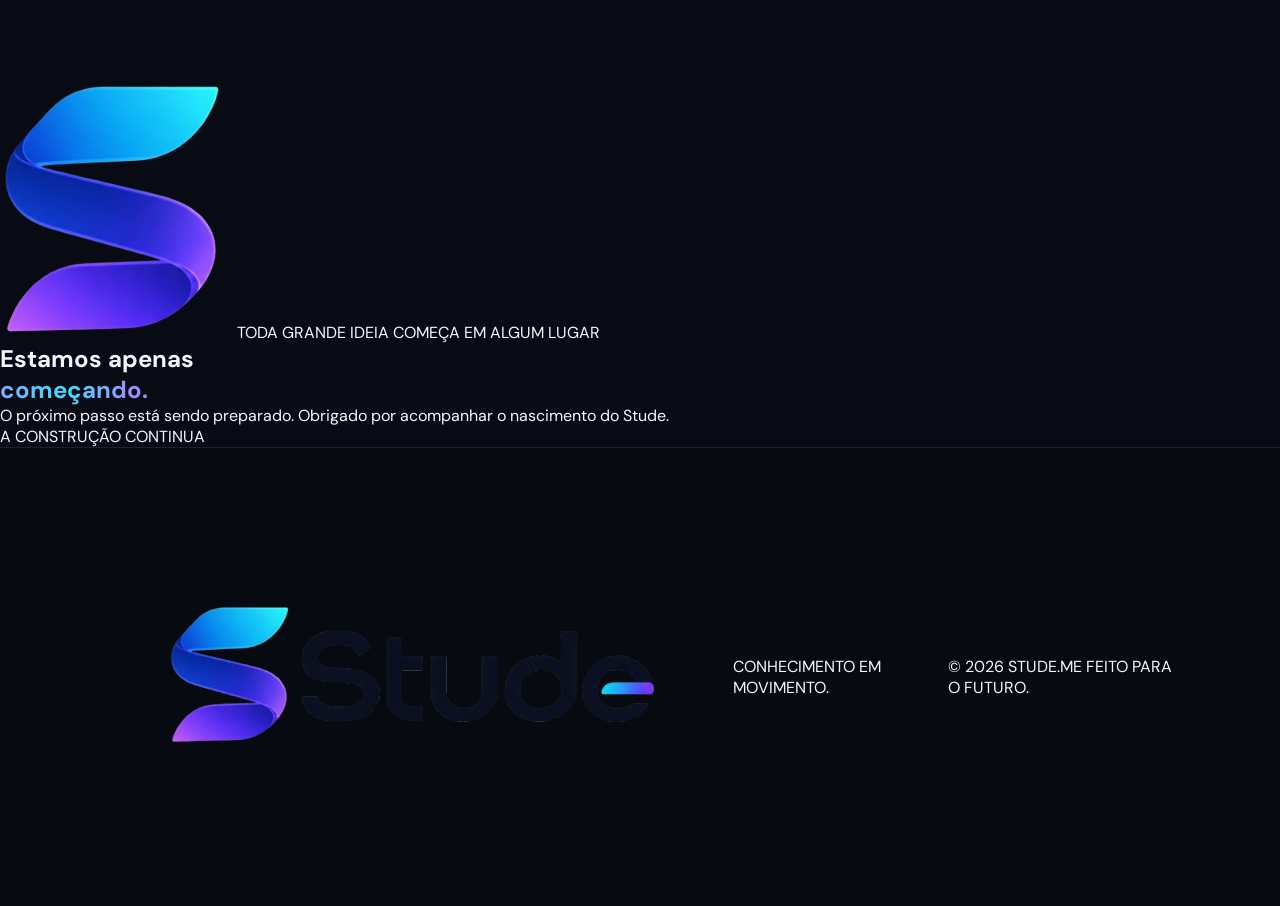
==== commit 2cebea21: "Update index.html" ====
--- a/index.html
+++ b/index.html
@@ -5,14 +5,16 @@
   <meta charset="UTF-8">
   <meta name="viewport" content="width=device-width, initial-scale=1.0">
   <meta name="theme-color" content="#080b14">
-  <meta name="description" content="Stude — Conhecimento em movimento. Um novo espaço para aprender, descobrir e evoluir.">
-  <meta property="og:title" content="Stude — Conhecimento em movimento">
-  <meta property="og:description" content="O conhecimento não tem limites. Descubra o próximo passo.">
+
+  <meta name="description" content="Stude — Estamos construindo um novo universo de aprendizagem. Em breve.">
+  <meta property="og:title" content="Stude — Estamos construindo">
+  <meta property="og:description" content="Um novo universo de aprendizagem está tomando forma.">
   <meta property="og:type" content="website">
 
-  <title>Stude — Conhecimento em movimento</title>
-
-  <link rel="icon" type="image/svg+xml" href="data:image/svg+xml,%3Csvg xmlns='http://www.w3.org/2000/svg' viewBox='0 0 100 100'%3E%3Cdefs%3E%3ClinearGradient id='g' x1='0' y1='0' x2='1' y2='1'%3E%3Cstop stop-color='%2300d9ff'/%3E%3Cstop offset='.55' stop-color='%235b72ff'/%3E%3Cstop offset='1' stop-color='%23b45cff'/%3E%3C/linearGradient%3E%3C/defs%3E%3Cpath fill='url(%23g)' d='M78 12H43C22 12 12 25 12 39c0 13 9 20 25 24l25 7c8 2 11 5 11 9 0 5-5 9-13 9H14v-18h43c-3-3-8-5-15-7l-12-3C12 55 5 48 5 37 5 19 20 5 42 5h36z'/%3E%3C/svg%3E">
+  <title>Stude — Estamos construindo</title>
+
+  <link rel="icon" type="image/png" href="isotipo.png">
+  <link rel="apple-touch-icon" href="isotipo.png">
 
   <link rel="preconnect" href="https://fonts.googleapis.com">
   <link rel="preconnect" href="https://fonts.gstatic.com" crossorigin>
@@ -22,250 +24,333 @@
   <script src="script.js" defer></script>
 </head>
 
-<body>
-  <div class="noise" aria-hidden="true"></div>
-
-  <!-- INTRO CINEMATOGRÁFICA -->
-  <div class="intro-screen" id="intro" aria-label="Apresentação da marca Stude">
-    <div class="intro-light"></div>
-
-    <svg class="intro-mark" viewBox="0 0 100 100" aria-hidden="true">
-      <defs>
-        <linearGradient id="introGradient" x1="0" y1="0" x2="1" y2="1">
-          <stop offset="0%" stop-color="#00e5ff"/>
-          <stop offset="52%" stop-color="#5878ff"/>
-          <stop offset="100%" stop-color="#bd65ff"/>
-        </linearGradient>
-      </defs>
-      <path fill="url(#introGradient)"
-        d="M78 12H43C22 12 12 25 12 39c0 13 9 20 25 24l25 7c8 2 11 5 11 9 0 5-5 9-13 9H14v-18h43c-3-3-8-5-15-7l-12-3C12 55 5 48 5 37 5 19 20 5 42 5h36z"/>
-    </svg>
-
-    <div class="intro-wordmark">Stude<span>.</span></div>
-    <button class="intro-skip" id="skipIntro" type="button">Pular introdução <span>↗</span></button>
+<body class="intro-running">
+
+  <div class="grain" aria-hidden="true"></div>
+
+  <!-- INTRO -->
+  <div class="intro" id="intro" aria-label="Apresentação Stude">
+    <div class="intro-atmosphere"></div>
+    <div class="intro-flash"></div>
+
+    <div class="intro-curtain" id="introCurtain">
+      <img src="isotipo.png" alt="" class="intro-isotype">
+    </div>
+
+    <div class="intro-brand" id="introBrand">
+      <img src="logo-stude.png" alt="Stude">
+    </div>
+
+    <div class="intro-caption" id="introCaption">
+      <span>UM NOVO UNIVERSO ESTÁ TOMANDO FORMA</span>
+    </div>
+
+    <button class="skip-intro" id="skipIntro" type="button">
+      Pular introdução <span>↗</span>
+    </button>
   </div>
 
-  <!-- NAVEGAÇÃO -->
-  <header class="site-header" id="top">
-    <a class="brand" href="#top" aria-label="Stude — início">
-      <svg class="brand-symbol" viewBox="0 0 100 100" aria-hidden="true">
-        <defs>
-          <linearGradient id="brandGradient" x1="0" y1="0" x2="1" y2="1">
-            <stop offset="0%" stop-color="#00e5ff"/>
-            <stop offset="52%" stop-color="#5878ff"/>
-            <stop offset="100%" stop-color="#bd65ff"/>
-          </linearGradient>
-        </defs>
-        <path fill="url(#brandGradient)"
-          d="M78 12H43C22 12 12 25 12 39c0 13 9 20 25 24l25 7c8 2 11 5 11 9 0 5-5 9-13 9H14v-18h43c-3-3-8-5-15-7l-12-3C12 55 5 48 5 37 5 19 20 5 42 5h36z"/>
-      </svg>
-      <span>Stude<span class="brand-dot">.</span></span>
+  <!-- HEADER -->
+  <header class="header">
+    <a href="#inicio" class="header-brand" aria-label="Stude — início">
+      <img src="logo-stude.png" alt="Stude" class="header-logo">
     </a>
 
-    <nav class="desktop-nav" aria-label="Navegação principal">
-      <a href="#manifesto">Manifesto</a>
-      <a href="#universo">Universo Stude</a>
+    <nav class="nav">
+      <a href="#construcao">A construção</a>
+      <a href="#universo">O universo</a>
       <a href="#visao">Nossa visão</a>
     </nav>
 
-    <a class="header-cta" href="#universo">
-      Explorar <span>↗</span>
+    <a href="#construcao" class="header-status">
+      <span class="status-dot"></span>
+      EM CONSTRUÇÃO
     </a>
 
-    <button class="menu-toggle" id="menuToggle" aria-label="Abrir menu" aria-expanded="false">
-      <span></span><span></span>
+    <button class="menu-button" id="menuButton" aria-label="Abrir menu" aria-expanded="false">
+      <span></span>
+      <span></span>
     </button>
   </header>
 
-  <nav class="mobile-nav" id="mobileNav" aria-label="Menu móvel">
-    <a href="#manifesto">Manifesto</a>
-    <a href="#universo">Universo Stude</a>
+  <nav class="mobile-menu" id="mobileMenu">
+    <a href="#construcao">A construção</a>
+    <a href="#universo">O universo</a>
     <a href="#visao">Nossa visão</a>
   </nav>
 
-  <main>
-    <!-- HERO -->
-    <section class="hero">
-      <div class="hero-orbit orbit-one"></div>
-      <div class="hero-orbit orbit-two"></div>
-      <div class="hero-glow"></div>
-
-      <div class="hero-content reveal">
-        <div class="eyebrow">
-          <span class="eyebrow-dot"></span>
-          UM NOVO UNIVERSO DE POSSIBILIDADES
-        </div>
-
-        <h1>
-          O conhecimento<br>
-          não tem <span class="gradient-text">limites.</span>
+  <main id="inicio">
+
+    <!-- HERO / CANTEIRO DE OBRAS -->
+    <section class="construction-hero" id="construcao">
+
+      <div class="hero-grid"></div>
+      <div class="ambient ambient-blue"></div>
+      <div class="ambient ambient-violet"></div>
+
+      <div class="hero-copy">
+        <div class="eyebrow reveal">
+          <span class="live-dot"></span>
+          <span>PROJETO EM DESENVOLVIMENTO</span>
+          <span class="eyebrow-line"></span>
+          <span class="eyebrow-year">2026</span>
+        </div>
+
+        <h1 class="reveal">
+          Estamos<br>
+          construindo<br>
+          <span class="gradient-text">algo maior.</span>
         </h1>
 
-        <p class="hero-description">
-          Um novo espaço está surgindo. Para quem questiona,
-          descobre, aprende e acredita que sempre existe um
-          próximo passo.
+        <p class="hero-description reveal">
+          Um novo universo de aprendizagem está tomando forma.
+          Estamos trabalhando em cada detalhe para criar uma
+          experiência que amplie horizontes, desperte curiosidade
+          e transforme possibilidades em caminhos.
         </p>
 
-        <div class="hero-actions">
-          <a href="#manifesto" class="button-primary">
-            Descubra o Stude <span>↗</span>
-          </a>
-          <a href="#universo" class="button-quiet">
-            Conheça nosso universo <span>↓</span>
-          </a>
-        </div>
-      </div>
-
-      <div class="hero-bottom">
-        <span>CONHECIMENTO EM MOVIMENTO</span>
-        <span class="scroll-indicator">ROLE PARA EXPLORAR <i>↓</i></span>
-        <span>BRASIL · 2026</span>
-      </div>
-
-      <div class="hero-index">01 <span>/</span> 04</div>
+        <div class="construction-status reveal">
+          <div class="status-heading">
+            <span class="status-icon">✳</span>
+            <span>O STUDE ESTÁ EM CONSTRUÇÃO</span>
+          </div>
+          <p>
+            Ainda estamos preparando o terreno. Em breve,
+            você poderá conhecer tudo o que está nascendo por aqui.
+          </p>
+        </div>
+
+        <a href="#universo" class="discover-link reveal">
+          Descubra o que estamos preparando
+          <span>↓</span>
+        </a>
+      </div>
+
+      <!-- ILUSTRAÇÃO DO MURO -->
+      <div class="worksite" aria-label="Ilustração de um muro parcialmente construído">
+
+        <div class="worksite-label">
+          <span class="label-dot"></span>
+          <span>STUDE / OBRA Nº 001</span>
+        </div>
+
+        <div class="wall-scene">
+          <div class="wall-shadow"></div>
+
+          <div class="wall">
+            <div class="wall-row row-1">
+              <i></i><i></i><i></i><i></i><i></i><i></i>
+            </div>
+            <div class="wall-row row-2">
+              <i></i><i></i><i></i><i></i><i></i>
+            </div>
+            <div class="wall-row row-3">
+              <i></i><i></i><i></i><i></i><i></i><i></i>
+            </div>
+            <div class="wall-row row-4">
+              <i></i><i></i><i></i><i></i><i></i>
+            </div>
+            <div class="wall-row row-5">
+              <i></i><i></i><i></i><i></i><i class="missing-brick"></i>
+            </div>
+            <div class="wall-row row-6">
+              <i></i><i></i><i class="missing-brick"></i><i></i>
+            </div>
+          </div>
+
+          <div class="wall-edge"></div>
+
+          <!-- TIJOLOS NO CHÃO -->
+          <div class="ground-bricks">
+            <div class="loose-brick brick-a"></div>
+            <div class="loose-brick brick-b"></div>
+            <div class="loose-brick brick-c"></div>
+            <div class="loose-brick brick-d"></div>
+            <div class="brick-fragment"></div>
+          </div>
+
+          <!-- POEIRA / LUZ -->
+          <div class="dust dust-one"></div>
+          <div class="dust dust-two"></div>
+          <div class="dust dust-three"></div>
+
+          <div class="worksite-floor"></div>
+        </div>
+
+        <div class="worksite-caption">
+          <span>UMA IDEIA GANHANDO FORMA</span>
+          <span>FASE 01 — FUNDAÇÃO</span>
+        </div>
+      </div>
+
+      <div class="hero-footer">
+        <span>CONHECIMENTO EM MOVIMENTO.</span>
+        <span class="scroll-note">ROLE PARA EXPLORAR <b>↓</b></span>
+        <span>STUDE.ME</span>
+      </div>
+
+      <div class="hero-index">01 <span>/</span> 03</div>
     </section>
 
     <!-- MANIFESTO -->
-    <section class="manifesto section" id="manifesto">
-      <div class="section-label reveal">
-        <span>01 — NOSSA ESSÊNCIA</span>
-        <span class="label-line"></span>
-      </div>
-
-      <div class="manifesto-grid">
-        <div class="manifesto-side reveal">
-          <span class="small-caption">UMA IDEIA EM MOVIMENTO</span>
-          <div class="vertical-mark">STUDE / MANIFESTO</div>
+    <section class="manifesto section" id="visao">
+      <div class="section-kicker reveal">
+        <span>01</span>
+        <span class="kicker-line"></span>
+        <span>POR TRÁS DA CONSTRUÇÃO</span>
+      </div>
+
+      <div class="manifesto-content">
+        <div class="manifesto-aside reveal">
+          <span class="aside-caption">NOSSA ESSÊNCIA</span>
+          <span class="aside-vertical">STUDE — MANIFESTO</span>
         </div>
 
         <div class="manifesto-main reveal">
           <h2>
-            Aprender não é<br>
-            chegar ao fim.<br>
-            É descobrir <span class="gradient-text">até onde<br>você pode ir.</span>
+            Não estamos<br>
+            construindo<br>
+            apenas um site.<br>
+            Estamos criando<br>
+            <span class="gradient-text">novas possibilidades.</span>
           </h2>
 
           <p>
-            Acreditamos que a educação deve abrir caminhos,
-            despertar perguntas e ampliar horizontes.
-            Não queremos apenas transmitir conhecimento.
-            Queremos ajudar a transformar o modo como as
-            pessoas se relacionam com ele.
+            O Stude nasce de uma ideia simples: o conhecimento
+            pode abrir caminhos que ainda nem imaginamos.
+            Queremos aproximar pessoas, ideias e experiências
+            em um ambiente onde aprender seja também descobrir.
           </p>
         </div>
       </div>
     </section>
 
-    <!-- UNIVERSO -->
-    <section class="universe section" id="universo">
-      <div class="section-label reveal">
-        <span>02 — UM UNIVERSO, MUITAS POSSIBILIDADES</span>
-        <span class="label-line"></span>
-      </div>
-
-      <div class="universe-heading reveal">
-        <h2>Conhecimento em<br><span class="gradient-text">todas as direções.</span></h2>
+    <!-- ECOSSISTEMA -->
+    <section class="ecosystem section" id="universo">
+      <div class="section-kicker reveal">
+        <span>02</span>
+        <span class="kicker-line"></span>
+        <span>O QUE ESTÁ TOMANDO FORMA</span>
+      </div>
+
+      <div class="ecosystem-heading reveal">
+        <h2>Peças diferentes.<br><span class="gradient-text">Um mesmo propósito.</span></h2>
         <p>
-          Diferentes caminhos. Uma mesma essência:
-          tornar o aprendizado uma experiência mais rica.
+          O Stude será a porta de entrada para um conjunto
+          de experiências conectadas pelo conhecimento.
         </p>
       </div>
 
-      <div class="universe-grid">
-        <article class="universe-card card-study reveal">
-          <div class="card-top">
-            <span class="card-number">01</span>
-            <span class="card-symbol">S+</span>
-          </div>
-          <div>
-            <span class="card-category">APRENDIZAGEM</span>
+      <div class="ecosystem-list">
+
+        <article class="ecosystem-item reveal">
+          <div class="ecosystem-index">01</div>
+          <div class="ecosystem-name">
+            <span class="ecosystem-category">APRENDIZAGEM</span>
             <h3>Study<span>+</span></h3>
-            <p>Um espaço para aprender, explorar conteúdos e desenvolver conhecimento.</p>
-          </div>
-          <span class="card-arrow">↗</span>
+          </div>
+          <p>
+            Conteúdos, aulas e experiências para aprender
+            e explorar novos conhecimentos.
+          </p>
+          <span class="ecosystem-state">EM DESENVOLVIMENTO</span>
+          <span class="ecosystem-arrow">↗</span>
         </article>
 
-        <article class="universe-card card-praesium reveal">
-          <div class="card-top">
-            <span class="card-number">02</span>
-            <span class="card-symbol">P.</span>
-          </div>
-          <div>
-            <span class="card-category">PRÁTICA & EVOLUÇÃO</span>
+        <article class="ecosystem-item reveal">
+          <div class="ecosystem-index">02</div>
+          <div class="ecosystem-name">
+            <span class="ecosystem-category">PRÁTICA & EVOLUÇÃO</span>
             <h3>PRAESIUM</h3>
-            <p>O conhecimento colocado à prova, com desafios e novas conquistas.</p>
-          </div>
-          <span class="card-arrow">↗</span>
+          </div>
+          <p>
+            Desafios, atividades e avaliações para transformar
+            conhecimento em prática.
+          </p>
+          <span class="ecosystem-state">EM DESENVOLVIMENTO</span>
+          <span class="ecosystem-arrow">↗</span>
         </article>
 
-        <article class="universe-card card-sophratio reveal">
-          <div class="card-top">
-            <span class="card-number">03</span>
-            <span class="card-symbol">文</span>
-          </div>
-          <div>
-            <span class="card-category">IDIOMAS & CULTURA</span>
+        <article class="ecosystem-item reveal">
+          <div class="ecosystem-index">03</div>
+          <div class="ecosystem-name">
+            <span class="ecosystem-category">IDIOMAS & CULTURA</span>
             <h3>Sophratio</h3>
-            <p>Novas línguas, novas perspectivas e conexões com o mundo.</p>
-          </div>
-          <span class="card-arrow">↗</span>
+          </div>
+          <p>
+            Línguas, culturas e novas formas de se conectar
+            com o mundo.
+          </p>
+          <span class="ecosystem-state">EM DESENVOLVIMENTO</span>
+          <span class="ecosystem-arrow">↗</span>
         </article>
 
-        <article class="universe-card card-cliralq reveal">
-          <div class="card-top">
-            <span class="card-number">04</span>
-            <span class="card-symbol">C.</span>
-          </div>
-          <div>
-            <span class="card-category">DESCOBERTA</span>
+        <article class="ecosystem-item reveal">
+          <div class="ecosystem-index">04</div>
+          <div class="ecosystem-name">
+            <span class="ecosystem-category">DESCOBERTA</span>
             <h3>Cliralq</h3>
-            <p>Um horizonte de possibilidades para experiências de aprendizagem.</p>
-          </div>
-          <span class="card-arrow">↗</span>
+          </div>
+          <p>
+            Um espaço de possibilidades para experiências
+            de aprendizagem.
+          </p>
+          <span class="ecosystem-state">EM DESENVOLVIMENTO</span>
+          <span class="ecosystem-arrow">↗</span>
         </article>
-      </div>
-
-      <p class="universe-footnote reveal">
-        UM ECOSSISTEMA EM CONSTRUÇÃO. UM FUTURO EM DESCOBERTA.
-      </p>
+
+      </div>
+
+      <div class="ecosystem-foot reveal">
+        <span class="foot-star">✳</span>
+        <span>UM ECOSSISTEMA EM CONSTRUÇÃO. UM FUTURO EM DESCOBERTA.</span>
+      </div>
     </section>
 
-    <!-- VISÃO -->
-    <section class="vision section" id="visao">
-      <div class="vision-orb"></div>
-
-      <div class="section-label reveal">
-        <span>03 — NOSSA VISÃO</span>
-        <span class="label-line"></span>
-      </div>
-
-      <div class="vision-content reveal">
-        <span class="small-caption">O PRÓXIMO PASSO COMEÇA AGORA</span>
-        <h2>O futuro não<br>espera por respostas.<br><span class="gradient-text">Ele começa com perguntas.</span></h2>
+    <!-- ENCERRAMENTO -->
+    <section class="closing-section">
+      <div class="closing-glow"></div>
+
+      <div class="closing-content reveal">
+        <img src="isotipo.png" alt="" class="closing-symbol">
+
+        <span class="closing-overline">TODA GRANDE IDEIA COMEÇA EM ALGUM LUGAR</span>
+
+        <h2>
+          Estamos apenas<br>
+          <span class="gradient-text">começando.</span>
+        </h2>
+
         <p>
-          Estamos preparando algo novo. Uma experiência
-          construída para acompanhar a curiosidade e
-          ampliar as possibilidades de aprender.
+          O próximo passo está sendo preparado.
+          Obrigado por acompanhar o nascimento do Stude.
         </p>
-        <a href="#top" class="button-primary">
-          Voltar ao início <span>↑</span>
-        </a>
+
+        <div class="closing-status">
+          <span class="live-dot"></span>
+          A CONSTRUÇÃO CONTINUA
+        </div>
       </div>
     </section>
+
   </main>
 
-  <!-- RODAPÉ -->
+  <!-- FOOTER -->
   <footer class="footer">
-    <a class="footer-brand" href="#top">
-      <span class="footer-symbol">S</span>
-      <span>Stude<span class="brand-dot">.</span></span>
+    <a href="#inicio" class="footer-brand">
+      <img src="logo-stude.png" alt="Stude">
     </a>
 
-    <span class="footer-copy">© 2026 STUDE.ME</span>
-    <span class="footer-note">CONHECIMENTO EM MOVIMENTO.</span>
+    <div class="footer-center">
+      <span>CONHECIMENTO EM MOVIMENTO.</span>
+    </div>
+
+    <div class="footer-right">
+      <span>© <span id="year">2026</span> STUDE.ME</span>
+      <span class="footer-dot"></span>
+      <span>FEITO PARA O FUTURO.</span>
+    </div>
   </footer>
 
-  <div class="cursor-glow" id="cursorGlow"></div>
 </body>
 </html>
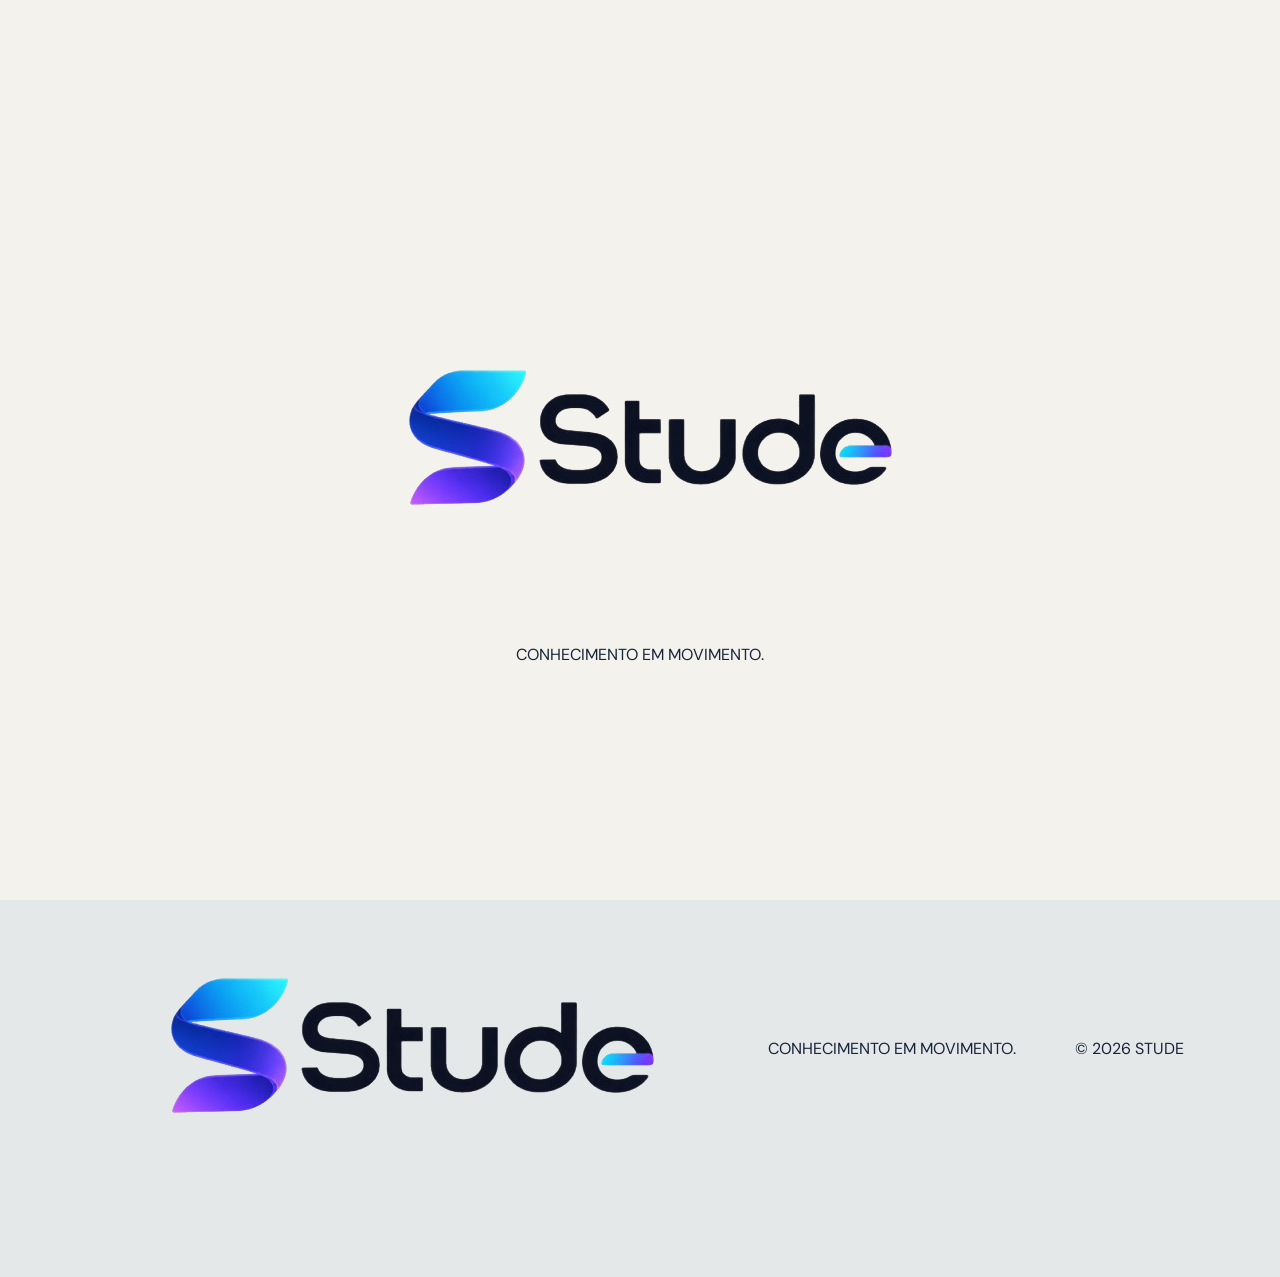
==== commit 50762ba9: "Revise HTML structure and content for clarity Updated the meta description and title, modified heade" ====
--- a/index.html
+++ b/index.html
@@ -5,352 +5,157 @@
   <meta charset="UTF-8">
   <meta name="viewport" content="width=device-width, initial-scale=1.0">
   <meta name="theme-color" content="#080b14">
+  <meta name="description" content="Stude — Entrevistas da 1ª Série A.">
 
-  <meta name="description" content="Stude — Estamos construindo um novo universo de aprendizagem. Em breve.">
-  <meta property="og:title" content="Stude — Estamos construindo">
-  <meta property="og:description" content="Um novo universo de aprendizagem está tomando forma.">
-  <meta property="og:type" content="website">
+  <title>Stude — Entrevistas</title>
 
-  <title>Stude — Estamos construindo</title>
-
-  <link rel="icon" type="image/png" href="isotipo.png">
+  <link rel="icon" href="isotipo.png">
   <link rel="apple-touch-icon" href="isotipo.png">
 
   <link rel="preconnect" href="https://fonts.googleapis.com">
   <link rel="preconnect" href="https://fonts.gstatic.com" crossorigin>
+
   <link href="https://fonts.googleapis.com/css2?family=DM+Sans:wght@400;500;600;700&family=Manrope:wght@400;500;600;700;800&display=swap" rel="stylesheet">
 
   <link rel="stylesheet" href="style.css">
   <script src="script.js" defer></script>
 </head>
 
-<body class="intro-running">
+<body>
 
-  <div class="grain" aria-hidden="true"></div>
+  <!-- ABERTURA -->
+  <div class="intro" id="intro">
+    <div class="intro-glow"></div>
 
-  <!-- INTRO -->
-  <div class="intro" id="intro" aria-label="Apresentação Stude">
-    <div class="intro-atmosphere"></div>
-    <div class="intro-flash"></div>
+    <img src="logo-stude.png" alt="Stude" class="intro-logo">
 
-    <div class="intro-curtain" id="introCurtain">
-      <img src="isotipo.png" alt="" class="intro-isotype">
+    <p>CONHECIMENTO EM MOVIMENTO.</p>
+  </div>
+
+  <!-- CABEÇALHO -->
+  <header class="header">
+    <a href="#" class="brand" aria-label="Stude">
+      <img src="logo-stude.png" alt="Stude">
+    </a>
+
+    <div class="header-center">
+      <span class="live-dot"></span>
+      <span>STUDE APRESENTA</span>
     </div>
 
-    <div class="intro-brand" id="introBrand">
-      <img src="logo-stude.png" alt="Stude">
+    <div class="header-right">
+      <span>1ª SÉRIE A</span>
     </div>
-
-    <div class="intro-caption" id="introCaption">
-      <span>UM NOVO UNIVERSO ESTÁ TOMANDO FORMA</span>
-    </div>
-
-    <button class="skip-intro" id="skipIntro" type="button">
-      Pular introdução <span>↗</span>
-    </button>
-  </div>
-
-  <!-- HEADER -->
-  <header class="header">
-    <a href="#inicio" class="header-brand" aria-label="Stude — início">
-      <img src="logo-stude.png" alt="Stude" class="header-logo">
-    </a>
-
-    <nav class="nav">
-      <a href="#construcao">A construção</a>
-      <a href="#universo">O universo</a>
-      <a href="#visao">Nossa visão</a>
-    </nav>
-
-    <a href="#construcao" class="header-status">
-      <span class="status-dot"></span>
-      EM CONSTRUÇÃO
-    </a>
-
-    <button class="menu-button" id="menuButton" aria-label="Abrir menu" aria-expanded="false">
-      <span></span>
-      <span></span>
-    </button>
   </header>
 
-  <nav class="mobile-menu" id="mobileMenu">
-    <a href="#construcao">A construção</a>
-    <a href="#universo">O universo</a>
-    <a href="#visao">Nossa visão</a>
-  </nav>
+  <!-- CONTEÚDO PRINCIPAL -->
+  <main class="main">
 
-  <main id="inicio">
+    <section class="presentation">
+      <div class="presentation-copy">
+        <span class="eyebrow">UMA EXPERIÊNCIA STUDE</span>
 
-    <!-- HERO / CANTEIRO DE OBRAS -->
-    <section class="construction-hero" id="construcao">
+        <h1>
+          Histórias que<br>
+          <span>merecem ser ouvidas.</span>
+        </h1>
 
-      <div class="hero-grid"></div>
-      <div class="ambient ambient-blue"></div>
-      <div class="ambient ambient-violet"></div>
+        <p>
+          Uma coleção de entrevistas, perspectivas e experiências
+          compartilhadas pelos estudantes da 1ª Série A.
+        </p>
+      </div>
 
-      <div class="hero-copy">
-        <div class="eyebrow reveal">
-          <span class="live-dot"></span>
-          <span>PROJETO EM DESENVOLVIMENTO</span>
-          <span class="eyebrow-line"></span>
-          <span class="eyebrow-year">2026</span>
+      <div class="edition">
+        <span>EDIÇÃO</span>
+        <strong>2026</strong>
+      </div>
+    </section>
+
+    <!-- PLAYER -->
+    <section class="watch-section">
+
+      <div class="player-heading">
+        <div class="player-brand">
+          <img src="logo-stude.png" alt="Stude">
         </div>
 
-        <h1 class="reveal">
-          Estamos<br>
-          construindo<br>
-          <span class="gradient-text">algo maior.</span>
-        </h1>
+        <div class="heading-divider"></div>
 
-        <p class="hero-description reveal">
-          Um novo universo de aprendizagem está tomando forma.
-          Estamos trabalhando em cada detalhe para criar uma
-          experiência que amplie horizontes, desperte curiosidade
-          e transforme possibilidades em caminhos.
-        </p>
-
-        <div class="construction-status reveal">
-          <div class="status-heading">
-            <span class="status-icon">✳</span>
-            <span>O STUDE ESTÁ EM CONSTRUÇÃO</span>
-          </div>
-          <p>
-            Ainda estamos preparando o terreno. Em breve,
-            você poderá conhecer tudo o que está nascendo por aqui.
-          </p>
+        <div class="player-heading-text">
+          <span>AGORA NA TELA</span>
+          <h2 id="currentTitle">Leonardo</h2>
         </div>
-
-        <a href="#universo" class="discover-link reveal">
-          Descubra o que estamos preparando
-          <span>↓</span>
-        </a>
       </div>
 
-      <!-- ILUSTRAÇÃO DO MURO -->
-      <div class="worksite" aria-label="Ilustração de um muro parcialmente construído">
+      <div class="watch-layout">
 
-        <div class="worksite-label">
-          <span class="label-dot"></span>
-          <span>STUDE / OBRA Nº 001</span>
-        </div>
+        <!-- VÍDEO PRINCIPAL -->
+        <div class="main-player">
 
-        <div class="wall-scene">
-          <div class="wall-shadow"></div>
+          <div class="video-frame">
+            <div id="videoPlayer"></div>
 
-          <div class="wall">
-            <div class="wall-row row-1">
-              <i></i><i></i><i></i><i></i><i></i><i></i>
-            </div>
-            <div class="wall-row row-2">
-              <i></i><i></i><i></i><i></i><i></i>
-            </div>
-            <div class="wall-row row-3">
-              <i></i><i></i><i></i><i></i><i></i><i></i>
-            </div>
-            <div class="wall-row row-4">
-              <i></i><i></i><i></i><i></i><i></i>
-            </div>
-            <div class="wall-row row-5">
-              <i></i><i></i><i></i><i></i><i class="missing-brick"></i>
-            </div>
-            <div class="wall-row row-6">
-              <i></i><i></i><i class="missing-brick"></i><i></i>
+            <div class="start-overlay" id="startOverlay">
+              <button id="startButton" type="button">
+                <span class="play-icon">▶</span>
+                <span>Iniciar programação</span>
+              </button>
+              <small>SELEÇÃO DE ENTREVISTAS · STUDE</small>
             </div>
           </div>
 
-          <div class="wall-edge"></div>
+          <div class="video-information">
+            <div>
+              <span class="video-category">ENTREVISTA · 1ª SÉRIE A</span>
+              <h3 id="videoTitle">Leonardo</h3>
+            </div>
 
-          <!-- TIJOLOS NO CHÃO -->
-          <div class="ground-bricks">
-            <div class="loose-brick brick-a"></div>
-            <div class="loose-brick brick-b"></div>
-            <div class="loose-brick brick-c"></div>
-            <div class="loose-brick brick-d"></div>
-            <div class="brick-fragment"></div>
+            <div class="playing-indicator">
+              <span class="live-dot"></span>
+              <span id="playingStatus">AGUARDANDO INÍCIO</span>
+            </div>
           </div>
 
-          <!-- POEIRA / LUZ -->
-          <div class="dust dust-one"></div>
-          <div class="dust dust-two"></div>
-          <div class="dust dust-three"></div>
-
-          <div class="worksite-floor"></div>
+          <div class="player-footer">
+            <span>STUDE — CONHECIMENTO EM MOVIMENTO.</span>
+            <span>REPRODUÇÃO CONTÍNUA</span>
+          </div>
         </div>
 
-        <div class="worksite-caption">
-          <span>UMA IDEIA GANHANDO FORMA</span>
-          <span>FASE 01 — FUNDAÇÃO</span>
-        </div>
-      </div>
+        <!-- LISTA LATERAL -->
+        <aside class="playlist">
 
-      <div class="hero-footer">
-        <span>CONHECIMENTO EM MOVIMENTO.</span>
-        <span class="scroll-note">ROLE PARA EXPLORAR <b>↓</b></span>
-        <span>STUDE.ME</span>
-      </div>
+          <div class="playlist-header">
+            <div>
+              <span>STUDE ORIGINALS</span>
+              <h3>Entrevistas</h3>
+            </div>
 
-      <div class="hero-index">01 <span>/</span> 03</div>
-    </section>
+            <span class="episode-count">07 VÍDEOS</span>
+          </div>
 
-    <!-- MANIFESTO -->
-    <section class="manifesto section" id="visao">
-      <div class="section-kicker reveal">
-        <span>01</span>
-        <span class="kicker-line"></span>
-        <span>POR TRÁS DA CONSTRUÇÃO</span>
-      </div>
+          <div class="playlist-items" id="playlist"></div>
 
-      <div class="manifesto-content">
-        <div class="manifesto-aside reveal">
-          <span class="aside-caption">NOSSA ESSÊNCIA</span>
-          <span class="aside-vertical">STUDE — MANIFESTO</span>
-        </div>
+          <div class="playlist-footer">
+            <span class="footer-dot"></span>
+            <span>UMA JORNADA DE HISTÓRIAS</span>
+          </div>
 
-        <div class="manifesto-main reveal">
-          <h2>
-            Não estamos<br>
-            construindo<br>
-            apenas um site.<br>
-            Estamos criando<br>
-            <span class="gradient-text">novas possibilidades.</span>
-          </h2>
+        </aside>
 
-          <p>
-            O Stude nasce de uma ideia simples: o conhecimento
-            pode abrir caminhos que ainda nem imaginamos.
-            Queremos aproximar pessoas, ideias e experiências
-            em um ambiente onde aprender seja também descobrir.
-          </p>
-        </div>
       </div>
     </section>
 
-    <!-- ECOSSISTEMA -->
-    <section class="ecosystem section" id="universo">
-      <div class="section-kicker reveal">
-        <span>02</span>
-        <span class="kicker-line"></span>
-        <span>O QUE ESTÁ TOMANDO FORMA</span>
-      </div>
+    <footer class="footer">
+      <img src="logo-stude.png" alt="Stude">
 
-      <div class="ecosystem-heading reveal">
-        <h2>Peças diferentes.<br><span class="gradient-text">Um mesmo propósito.</span></h2>
-        <p>
-          O Stude será a porta de entrada para um conjunto
-          de experiências conectadas pelo conhecimento.
-        </p>
-      </div>
+      <span>CONHECIMENTO EM MOVIMENTO.</span>
 
-      <div class="ecosystem-list">
-
-        <article class="ecosystem-item reveal">
-          <div class="ecosystem-index">01</div>
-          <div class="ecosystem-name">
-            <span class="ecosystem-category">APRENDIZAGEM</span>
-            <h3>Study<span>+</span></h3>
-          </div>
-          <p>
-            Conteúdos, aulas e experiências para aprender
-            e explorar novos conhecimentos.
-          </p>
-          <span class="ecosystem-state">EM DESENVOLVIMENTO</span>
-          <span class="ecosystem-arrow">↗</span>
-        </article>
-
-        <article class="ecosystem-item reveal">
-          <div class="ecosystem-index">02</div>
-          <div class="ecosystem-name">
-            <span class="ecosystem-category">PRÁTICA & EVOLUÇÃO</span>
-            <h3>PRAESIUM</h3>
-          </div>
-          <p>
-            Desafios, atividades e avaliações para transformar
-            conhecimento em prática.
-          </p>
-          <span class="ecosystem-state">EM DESENVOLVIMENTO</span>
-          <span class="ecosystem-arrow">↗</span>
-        </article>
-
-        <article class="ecosystem-item reveal">
-          <div class="ecosystem-index">03</div>
-          <div class="ecosystem-name">
-            <span class="ecosystem-category">IDIOMAS & CULTURA</span>
-            <h3>Sophratio</h3>
-          </div>
-          <p>
-            Línguas, culturas e novas formas de se conectar
-            com o mundo.
-          </p>
-          <span class="ecosystem-state">EM DESENVOLVIMENTO</span>
-          <span class="ecosystem-arrow">↗</span>
-        </article>
-
-        <article class="ecosystem-item reveal">
-          <div class="ecosystem-index">04</div>
-          <div class="ecosystem-name">
-            <span class="ecosystem-category">DESCOBERTA</span>
-            <h3>Cliralq</h3>
-          </div>
-          <p>
-            Um espaço de possibilidades para experiências
-            de aprendizagem.
-          </p>
-          <span class="ecosystem-state">EM DESENVOLVIMENTO</span>
-          <span class="ecosystem-arrow">↗</span>
-        </article>
-
-      </div>
-
-      <div class="ecosystem-foot reveal">
-        <span class="foot-star">✳</span>
-        <span>UM ECOSSISTEMA EM CONSTRUÇÃO. UM FUTURO EM DESCOBERTA.</span>
-      </div>
-    </section>
-
-    <!-- ENCERRAMENTO -->
-    <section class="closing-section">
-      <div class="closing-glow"></div>
-
-      <div class="closing-content reveal">
-        <img src="isotipo.png" alt="" class="closing-symbol">
-
-        <span class="closing-overline">TODA GRANDE IDEIA COMEÇA EM ALGUM LUGAR</span>
-
-        <h2>
-          Estamos apenas<br>
-          <span class="gradient-text">começando.</span>
-        </h2>
-
-        <p>
-          O próximo passo está sendo preparado.
-          Obrigado por acompanhar o nascimento do Stude.
-        </p>
-
-        <div class="closing-status">
-          <span class="live-dot"></span>
-          A CONSTRUÇÃO CONTINUA
-        </div>
-      </div>
-    </section>
+      <span>© 2026 STUDE</span>
+    </footer>
 
   </main>
 
-  <!-- FOOTER -->
-  <footer class="footer">
-    <a href="#inicio" class="footer-brand">
-      <img src="logo-stude.png" alt="Stude">
-    </a>
-
-    <div class="footer-center">
-      <span>CONHECIMENTO EM MOVIMENTO.</span>
-    </div>
-
-    <div class="footer-right">
-      <span>© <span id="year">2026</span> STUDE.ME</span>
-      <span class="footer-dot"></span>
-      <span>FEITO PARA O FUTURO.</span>
-    </div>
-  </footer>
-
 </body>
 </html>
--- a/style.css
+++ b/style.css
@@ -1,15 +1,16 @@
 
 :root {
   --bg: #080b14;
-  --bg-soft: #0d1220;
-  --text: #f4f7ff;
-  --muted: #929db2;
-  --blue: #5878ff;
-  --cyan: #00dfff;
-  --violet: #b66aff;
-  --line: rgba(180, 198, 235, .13);
-  --font: "DM Sans", sans-serif;
+  --bg-light: #0d1321;
+  --white: #f5f7ff;
+  --muted: #9aa7bc;
+  --muted-dark: #64718a;
+  --cyan: #00ddff;
+  --blue: #5d7cff;
+  --violet: #b36cff;
+  --line: rgba(170, 190, 230, .13);
   --display: "Manrope", sans-serif;
+  --body: "DM Sans", sans-serif;
 }
 
 * {
@@ -20,13 +21,13 @@
 
 html {
   scroll-behavior: smooth;
-  scroll-padding-top: 100px;
+  scroll-padding-top: 90px;
 }
 
 body {
   background: var(--bg);
-  color: var(--text);
-  font-family: var(--font);
+  color: var(--white);
+  font-family: var(--body);
   overflow-x: hidden;
   -webkit-font-smoothing: antialiased;
 }
@@ -45,417 +46,731 @@
 }
 
 ::selection {
-  background: rgba(75, 135, 255, .35);
+  background: rgba(80, 135, 255, .35);
   color: white;
 }
 
+.gradient-text {
+  color: transparent;
+  background: linear-gradient(105deg, #8bb3ff, #43ddff 48%, #bd82ff);
+  background-clip: text;
+  -webkit-background-clip: text;
+}
+
 /* TEXTURA */
 
-.noise {
+.grain {
   position: fixed;
+  z-index: 90;
   inset: 0;
-  z-index: 20;
   pointer-events: none;
-  opacity: .025;
-  background-image: url("data:image/svg+xml,%3Csvg viewBox='0 0 180 180' xmlns='http://www.w3.org/2000/svg'%3E%3Cfilter id='n'%3E%3CfeTurbulence type='fractalNoise' baseFrequency='.9' numOctaves='3' stitchTiles='stitch'/%3E%3C/filter%3E%3Crect width='100%25' height='100%25' filter='url(%23n)' opacity='.7'/%3E%3C/svg%3E");
-}
-
-.cursor-glow {
+  opacity: .026;
+  background-image: url("data:image/svg+xml,%3Csvg viewBox='0 0 180 180' xmlns='http://www.w3.org/2000/svg'%3E%3Cfilter id='n'%3E%3CfeTurbulence type='fractalNoise' baseFrequency='.85' numOctaves='3' stitchTiles='stitch'/%3E%3C/filter%3E%3Crect width='100%25' height='100%25' filter='url(%23n)' opacity='.8'/%3E%3C/svg%3E");
+}
+
+/* INTRO */
+
+.intro {
   position: fixed;
-  z-index: 1;
-  width: 320px;
-  height: 320px;
-  border-radius: 50%;
-  pointer-events: none;
-  background: radial-gradient(circle, rgba(60, 116, 255, .075), transparent 68%);
-  transform: translate(-50%, -50%);
-  opacity: 0;
-  transition: opacity .3s;
-}
-
-/* INTRO */
-
-.intro-screen {
-  position: fixed;
+  z-index: 1000;
   inset: 0;
-  z-index: 1000;
   display: flex;
   align-items: center;
   justify-content: center;
   flex-direction: column;
   overflow: hidden;
   background: #070a12;
-  transition: opacity .8s ease, visibility .8s ease;
-}
-
-.intro-screen.finished {
+  transition: opacity .9s ease, visibility .9s ease;
+}
+
+.intro.is-done {
   opacity: 0;
   visibility: hidden;
   pointer-events: none;
 }
 
-.intro-light {
-  position: absolute;
-  width: 45vw;
-  height: 45vw;
-  max-width: 650px;
-  max-height: 650px;
+.intro-atmosphere {
+  position: absolute;
+  width: min(80vw, 900px);
+  aspect-ratio: 1;
   border-radius: 50%;
-  background: radial-gradient(circle, rgba(43, 105, 255, .17), transparent 68%);
-  filter: blur(25px);
-  animation: introLight 4.5s ease-in-out both;
-}
-
-.intro-mark {
+  background: radial-gradient(circle, rgba(45, 104, 255, .17), transparent 68%);
+  filter: blur(20px);
+  animation: atmospherePulse 4.5s ease-in-out both;
+}
+
+.intro-flash {
+  position: absolute;
+  z-index: 4;
+  inset: 0;
+  pointer-events: none;
+  background: white;
+  opacity: 0;
+  animation: introFlash .6s 3.65s ease-out;
+}
+
+.intro-curtain {
+  position: absolute;
+  z-index: 3;
+  inset: 0;
+  display: flex;
+  align-items: center;
+  justify-content: center;
+  transform-origin: center;
+  animation: curtainMovement 4.4s cubic-bezier(.76, 0, .18, 1) both;
+}
+
+.intro-isotype {
+  width: min(19vw, 190px);
+  height: min(19vw, 190px);
+  object-fit: contain;
+  filter: drop-shadow(0 0 35px rgba(60, 135, 255, .45));
+}
+
+.intro-brand {
   position: relative;
-  z-index: 2;
-  width: 105px;
-  height: 105px;
-  filter: drop-shadow(0 0 35px rgba(66, 134, 255, .5));
-  animation: curtain 3.8s cubic-bezier(.7, 0, .2, 1) both;
-}
-
-.intro-wordmark {
-  position: absolute;
-  z-index: 3;
-  top: calc(50% + 80px);
-  font: 800 29px var(--display);
-  letter-spacing: -1.5px;
+  z-index: 5;
   opacity: 0;
-  animation: wordmarkIn .65s 3.2s ease forwards;
-}
-
-.intro-wordmark span {
-  color: var(--cyan);
-}
-
-.intro-skip {
-  position: absolute;
-  right: 36px;
-  bottom: 30px;
+  transform: translateY(18px) scale(.96);
+  animation: brandReveal .8s 3.55s cubic-bezier(.2,.7,.2,1) forwards;
+}
+
+.intro-brand img {
+  display: block;
+  width: min(250px, 55vw);
+  height: auto;
+  object-fit: contain;
+}
+
+.intro-caption {
+  position: absolute;
+  z-index: 5;
+  bottom: 19%;
+  color: #8392ae;
+  font-size: 9px;
+  letter-spacing: 3px;
+  opacity: 0;
+  animation: captionReveal .6s 4s ease forwards;
+}
+
+.skip-intro {
+  position: absolute;
+  z-index: 8;
+  right: 30px;
+  bottom: 27px;
   border: 0;
   background: transparent;
-  color: #8d99ae;
+  color: #8290a8;
   font-size: 11px;
-  letter-spacing: 1px;
   cursor: pointer;
   transition: color .2s;
 }
 
-.intro-skip:hover {
+.skip-intro:hover {
   color: white;
 }
 
-.intro-skip span {
-  margin-left: 8px;
+.skip-intro span {
+  margin-left: 10px;
   color: var(--cyan);
 }
 
-@keyframes curtain {
+@keyframes curtainMovement {
   0% {
-    transform: translateX(-120vw) scale(8) rotate(-18deg);
+    transform: translateX(-120vw) scale(7) rotate(-12deg);
     opacity: 0;
   }
   12% {
     opacity: 1;
   }
-  45% {
-    transform: translateX(0) scale(8) rotate(0);
+  40% {
+    transform: translateX(0) scale(7) rotate(0);
     opacity: 1;
   }
-  68% {
+  62% {
     transform: translateX(0) scale(1) rotate(0);
     opacity: 1;
   }
-  84% {
-    transform: translate(0, 0) scale(1);
+  78% {
+    transform: translateX(105vw) scale(.8) rotate(12deg);
     opacity: 1;
   }
   100% {
-    transform: translate(0, 0) scale(1);
-    opacity: 1;
-  }
-}
-
-@keyframes wordmarkIn {
-  from {
+    transform: translateX(105vw) scale(.8) rotate(12deg);
     opacity: 0;
-    transform: translateY(12px);
-  }
+  }
+}
+
+@keyframes brandReveal {
   to {
     opacity: 1;
-    transform: translateY(0);
-  }
-}
-
-@keyframes introLight {
-  0%, 100% { opacity: 0; transform: scale(.5); }
-  40%, 75% { opacity: 1; transform: scale(1.2); }
+    transform: translateY(0) scale(1);
+  }
+}
+
+@keyframes captionReveal {
+  to { opacity: 1; }
+}
+
+@keyframes atmospherePulse {
+  0%, 100% { opacity: .15; transform: scale(.7); }
+  45%, 75% { opacity: 1; transform: scale(1.1); }
+}
+
+@keyframes introFlash {
+  0% { opacity: 0; }
+  20% { opacity: .08; }
+  100% { opacity: 0; }
 }
 
 /* HEADER */
 
-.site-header {
-  position: absolute;
+.header {
+  position: absolute;
+  z-index: 80;
   top: 0;
   left: 0;
-  z-index: 50;
+  width: 100%;
+  height: 91px;
+  padding: 0 7.5%;
   display: flex;
   align-items: center;
   justify-content: space-between;
-  width: 100%;
-  height: 94px;
-  padding: 0 7.5%;
   border-bottom: 1px solid rgba(255,255,255,.055);
-  background: rgba(8, 11, 20, .48);
-  backdrop-filter: blur(18px);
-}
-
-.brand,
-.footer-brand {
+  background: rgba(8, 11, 20, .6);
+  backdrop-filter: blur(20px);
+}
+
+.header-brand {
+  display: flex;
+  align-items: center;
+}
+
+.header-logo {
+  display: block;
+  width: 125px;
+  max-height: 42px;
+  object-fit: contain;
+  object-position: left center;
+}
+
+.nav {
+  display: flex;
+  gap: 38px;
+}
+
+.nav a {
+  color: #9ca9bd;
+  font-size: 12px;
+  transition: color .2s;
+}
+
+.nav a:hover {
+  color: white;
+}
+
+.header-status {
   display: inline-flex;
   align-items: center;
   gap: 10px;
-  font: 800 23px var(--display);
-  letter-spacing: -1.2px;
-}
-
-.brand-symbol {
-  width: 31px;
-  height: 31px;
-  filter: drop-shadow(0 0 10px rgba(64, 129, 255, .25));
-}
-
-.brand-dot {
-  color: var(--cyan);
-}
-
-.desktop-nav {
-  display: flex;
+  padding: 11px 15px;
+  border: 1px solid rgba(0, 220, 255, .22);
+  border-radius: 3px;
+  color: #b8c8df;
+  font-size: 9px;
+  font-weight: 700;
+  letter-spacing: 1.3px;
+  background: rgba(0, 210, 255, .035);
+}
+
+.status-dot,
+.live-dot {
+  position: relative;
+  width: 7px;
+  height: 7px;
+  flex: 0 0 7px;
+  border-radius: 50%;
+  background: var(--cyan);
+  box-shadow: 0 0 12px rgba(0, 221, 255, .7);
+}
+
+.status-dot::after,
+.live-dot::after {
+  content: "";
+  position: absolute;
+  inset: -5px;
+  border: 1px solid rgba(0, 221, 255, .5);
+  border-radius: 50%;
+  animation: statusPulse 2s ease-out infinite;
+}
+
+@keyframes statusPulse {
+  0% { transform: scale(.5); opacity: 1; }
+  100% { transform: scale(1.9); opacity: 0; }
+}
+
+.menu-button,
+.mobile-menu {
+  display: none;
+}
+
+/* HERO */
+
+.construction-hero {
+  position: relative;
+  min-height: 930px;
+  height: min(100svh, 1080px);
+  display: grid;
+  grid-template-columns: 1.02fr .98fr;
   align-items: center;
-  gap: 42px;
-}
-
-.desktop-nav a {
-  color: #9ba7bb;
-  font-size: 12px;
-  transition: color .25s;
-}
-
-.desktop-nav a:hover {
-  color: white;
-}
-
-.header-cta {
-  padding: 11px 18px;
-  border: 1px solid rgba(126, 163, 255, .27);
-  border-radius: 4px;
-  color: #dce8ff;
-  font-size: 12px;
-  transition: .25s;
-}
-
-.header-cta:hover {
-  border-color: var(--cyan);
-  background: rgba(0, 215, 255, .07);
-}
-
-.header-cta span {
-  margin-left: 12px;
-  color: var(--cyan);
-}
-
-.menu-toggle,
-.mobile-nav {
-  display: none;
-}
-
-/* HERO */
-
-.hero {
-  position: relative;
-  min-height: 850px;
-  height: min(100svh, 1050px);
-  display: flex;
-  align-items: center;
-  padding: 100px 12% 120px;
+  gap: 3%;
+  padding: 145px 7.5% 115px;
   overflow: hidden;
   isolation: isolate;
 }
 
-.hero::before {
+.construction-hero::before {
   content: "";
   position: absolute;
-  z-index: -2;
+  z-index: -4;
   inset: 0;
   background:
-    radial-gradient(ellipse at 75% 42%, rgba(34, 68, 157, .19), transparent 36%),
-    radial-gradient(ellipse at 20% 90%, rgba(0, 181, 255, .07), transparent 38%),
-    linear-gradient(180deg, #080b14, #090e1b 80%, #080b14);
-}
-
-.hero-content {
+    radial-gradient(ellipse at 80% 47%, rgba(35, 78, 166, .17), transparent 42%),
+    radial-gradient(ellipse at 12% 90%, rgba(0, 194, 255, .06), transparent 40%),
+    linear-gradient(180deg, #080b14, #0a1020 80%, #080b14);
+}
+
+.hero-grid {
+  position: absolute;
+  z-index: -3;
+  inset: 0;
+  opacity: .19;
+  background-image:
+    linear-gradient(rgba(130, 165, 220, .06) 1px, transparent 1px),
+    linear-gradient(90deg, rgba(130, 165, 220, .06) 1px, transparent 1px);
+  background-size: 70px 70px;
+  mask-image: linear-gradient(90deg, transparent, black 45%, black);
+}
+
+.ambient {
+  position: absolute;
+  z-index: -2;
+  border-radius: 50%;
+  filter: blur(70px);
+  pointer-events: none;
+}
+
+.ambient-blue {
+  width: 400px;
+  height: 400px;
+  right: 5%;
+  top: 22%;
+  background: rgba(44, 92, 230, .1);
+  animation: ambientFloat 9s ease-in-out infinite alternate;
+}
+
+.ambient-violet {
+  width: 300px;
+  height: 300px;
+  right: 20%;
+  bottom: 3%;
+  background: rgba(153, 70, 255, .07);
+  animation: ambientFloat 12s ease-in-out infinite alternate-reverse;
+}
+
+@keyframes ambientFloat {
+  to { transform: translate(-35px, 25px) scale(1.2); }
+}
+
+.hero-copy {
   position: relative;
-  z-index: 3;
-  max-width: 800px;
-}
-
-.eyebrow,
-.small-caption,
-.section-label,
-.card-category {
-  font-size: 10px;
-  font-weight: 700;
-  letter-spacing: 2.2px;
+  z-index: 5;
+  max-width: 660px;
 }
 
 .eyebrow {
   display: flex;
   align-items: center;
   gap: 12px;
-  margin-bottom: 35px;
-  color: #9eacc5;
-}
-
-.eyebrow-dot {
-  width: 7px;
-  height: 7px;
+  margin-bottom: 36px;
+  color: #a0aec4;
+  font-size: 9px;
+  font-weight: 700;
+  letter-spacing: 1.8px;
+}
+
+.eyebrow-line {
+  width: 38px;
+  height: 1px;
+  background: rgba(0, 221, 255, .6);
+}
+
+.eyebrow-year {
+  color: #65738d;
+}
+
+.hero-copy h1 {
+  font: 800 clamp(55px, 6.5vw, 88px)/1.03 var(--display);
+  letter-spacing: -.075em;
+}
+
+.hero-description {
+  max-width: 465px;
+  margin-top: 30px;
+  color: #a1aec2;
+  font-size: 14px;
+  line-height: 1.95;
+}
+
+.construction-status {
+  max-width: 440px;
+  margin-top: 35px;
+  padding: 19px 20px;
+  border-left: 2px solid var(--cyan);
+  background: linear-gradient(90deg, rgba(0, 205, 255, .075), transparent);
+}
+
+.status-heading {
+  display: flex;
+  align-items: center;
+  gap: 11px;
+  color: #c8d9ef;
+  font-size: 9px;
+  font-weight: 700;
+  letter-spacing: 1.4px;
+}
+
+.status-icon {
+  color: var(--cyan);
+  font-size: 16px;
+}
+
+.construction-status p {
+  margin-top: 10px;
+  color: #8796ae;
+  font-size: 12px;
+  line-height: 1.8;
+}
+
+.discover-link {
+  display: inline-flex;
+  align-items: center;
+  gap: 22px;
+  margin-top: 32px;
+  color: #d5e3f7;
+  font-size: 12px;
+  transition: color .2s, gap .2s;
+}
+
+.discover-link:hover {
+  gap: 30px;
+  color: white;
+}
+
+.discover-link span {
+  color: var(--cyan);
+}
+
+/* CANTEIRO / MURO */
+
+.worksite {
+  position: relative;
+  z-index: 2;
+  width: 100%;
+  max-width: 680px;
+  justify-self: end;
+  margin-top: 45px;
+  animation: worksiteEnter 1.2s 1.1s cubic-bezier(.2,.7,.2,1) both;
+}
+
+@keyframes worksiteEnter {
+  from {
+    opacity: 0;
+    transform: translateY(45px) scale(.96);
+  }
+  to {
+    opacity: 1;
+    transform: translateY(0) scale(1);
+  }
+}
+
+.worksite-label,
+.worksite-caption {
+  display: flex;
+  justify-content: space-between;
+  align-items: center;
+  color: #7d8ba4;
+  font-size: 8px;
+  font-weight: 700;
+  letter-spacing: 1.7px;
+}
+
+.worksite-label {
+  margin: 0 5px 18px;
+}
+
+.label-dot {
+  width: 6px;
+  height: 6px;
   border-radius: 50%;
   background: var(--cyan);
-  box-shadow: 0 0 14px var(--cyan);
-}
-
-.hero h1 {
-  font: 800 clamp(58px, 8.1vw, 112px)/.99 var(--display);
-  letter-spacing: -.075em;
-}
-
-.gradient-text {
-  color: transparent;
-  background: linear-gradient(100deg, #7faaff 0%, #45d9ff 45%, #b47aff 100%);
-  -webkit-background-clip: text;
-  background-clip: text;
-}
-
-.hero-description {
-  max-width: 480px;
-  margin-top: 34px;
-  color: #9ba8bd;
-  font-size: 15px;
-  line-height: 1.9;
-}
-
-.hero-actions {
-  display: flex;
-  align-items: center;
-  flex-wrap: wrap;
-  gap: 28px;
-  margin-top: 40px;
-}
-
-.button-primary {
-  display: inline-flex;
-  align-items: center;
-  gap: 30px;
-  padding: 16px 20px;
-  border: 1px solid rgba(115, 172, 255, .55);
+  box-shadow: 0 0 10px var(--cyan);
+  margin-right: 9px;
+}
+
+.worksite-label span:last-child {
+  margin-left: auto;
+}
+
+.wall-scene {
+  position: relative;
+  height: 420px;
+  overflow: hidden;
+  perspective: 900px;
+}
+
+.wall-shadow {
+  position: absolute;
+  left: 8%;
+  right: 8%;
+  bottom: 45px;
+  height: 100px;
+  border-radius: 50%;
+  background: rgba(0, 0, 0, .6);
+  filter: blur(30px);
+}
+
+.wall {
+  position: absolute;
+  left: 8%;
+  right: 5%;
+  bottom: 115px;
+  height: 230px;
+  display: flex;
+  flex-direction: column;
+  gap: 5px;
+  padding: 0 8px;
+  transform: rotateX(2deg) rotateY(-5deg);
+  transform-origin: bottom center;
+  filter: drop-shadow(0 15px 22px rgba(0,0,0,.35));
+  animation: wallSettle 1.4s 1.5s cubic-bezier(.2,.7,.2,1) both;
+}
+
+@keyframes wallSettle {
+  from { transform: translateY(30px) rotateX(5deg) rotateY(-8deg); opacity: .4; }
+  to { transform: translateY(0) rotateX(2deg) rotateY(-5deg); opacity: 1; }
+}
+
+.wall-row {
+  display: flex;
+  align-items: stretch;
+  gap: 5px;
+  height: 33px;
+}
+
+.wall-row:nth-child(even) {
+  padding-left: 34px;
+}
+
+.wall-row i {
+  position: relative;
+  display: block;
+  flex: 1;
   border-radius: 3px;
-  background: linear-gradient(110deg, rgba(45, 94, 207, .25), rgba(25, 173, 220, .1));
-  color: white;
-  font-size: 12px;
-  font-weight: 700;
-  transition: transform .25s, border-color .25s, box-shadow .25s;
-}
-
-.button-primary:hover {
-  transform: translateY(-3px);
-  border-color: var(--cyan);
-  box-shadow: 0 12px 35px rgba(30, 115, 255, .16);
-}
-
-.button-primary span {
+  border: 1px solid rgba(255, 211, 182, .12);
+  background:
+    linear-gradient(145deg, rgba(255,255,255,.09), transparent 30%),
+    linear-gradient(180deg, #784d4b, #4b3036);
+  box-shadow:
+    inset 0 -5px 8px rgba(0,0,0,.18),
+    inset 0 1px 1px rgba(255,255,255,.08),
+    0 3px 5px rgba(0,0,0,.2);
+  animation: brickAppear .7s both;
+}
+
+.wall-row i:nth-child(2n) {
+  background: linear-gradient(145deg, rgba(255,255,255,.07), transparent 30%),
+    linear-gradient(180deg, #805552, #56383d);
+}
+
+.wall-row i:nth-child(3n) {
+  background: linear-gradient(145deg, rgba(255,255,255,.06), transparent 30%),
+    linear-gradient(180deg, #65444a, #3e303c);
+}
+
+.wall-row:nth-child(1) i { animation-delay: 1.7s; }
+.wall-row:nth-child(2) i { animation-delay: 1.85s; }
+.wall-row:nth-child(3) i { animation-delay: 2s; }
+.wall-row:nth-child(4) i { animation-delay: 2.15s; }
+.wall-row:nth-child(5) i { animation-delay: 2.3s; }
+.wall-row:nth-child(6) i { animation-delay: 2.45s; }
+
+@keyframes brickAppear {
+  from { opacity: 0; transform: translateY(-15px); }
+  to { opacity: 1; transform: translateY(0); }
+}
+
+.wall-row .missing-brick {
+  opacity: 0;
+  border: 1px dashed rgba(0, 221, 255, .15);
+  background: rgba(0, 221, 255, .025);
+  box-shadow: inset 0 0 18px rgba(0, 221, 255, .035);
+}
+
+.wall-row.row-1 {
+  width: 82%;
+  align-self: flex-start;
+  margin-left: 10%;
+}
+
+.wall-row.row-2 { width: 100%; }
+.wall-row.row-3 { width: 96%; }
+.wall-row.row-4 { width: 100%; }
+.wall-row.row-5 { width: 90%; }
+.wall-row.row-6 { width: 75%; }
+
+.wall-edge {
+  position: absolute;
+  left: 6%;
+  right: 4%;
+  bottom: 108px;
+  height: 3px;
+  background: linear-gradient(90deg, transparent, rgba(0, 221, 255, .4), transparent);
+  box-shadow: 0 0 16px rgba(0, 221, 255, .15);
+}
+
+/* TIJOLOS SOLTOS */
+
+.ground-bricks {
+  position: absolute;
+  z-index: 4;
+  left: 7%;
+  right: 3%;
+  bottom: 44px;
+  height: 75px;
+}
+
+.loose-brick {
+  position: absolute;
+  width: 78px;
+  height: 24px;
+  border-radius: 3px;
+  background: linear-gradient(145deg, #9a5d53, #54353c);
+  border: 1px solid rgba(255, 211, 182, .12);
+  box-shadow: 0 8px 12px rgba(0,0,0,.35), inset 0 2px 2px rgba(255,255,255,.08);
+}
+
+.brick-a {
+  left: 5%;
+  bottom: 20px;
+  transform: rotate(-13deg);
+  animation: brickDrop .8s 2.4s cubic-bezier(.2,.8,.2,1) both;
+}
+
+.brick-b {
+  left: 25%;
+  bottom: 5px;
+  transform: rotate(8deg);
+  animation: brickDrop .8s 2.55s cubic-bezier(.2,.8,.2,1) both;
+}
+
+.brick-c {
+  right: 18%;
+  bottom: 22px;
+  transform: rotate(15deg);
+  animation: brickDrop .8s 2.7s cubic-bezier(.2,.8,.2,1) both;
+}
+
+.brick-d {
+  right: 3%;
+  bottom: 0;
+  transform: rotate(-8deg);
+  animation: brickDrop .8s 2.85s cubic-bezier(.2,.8,.2,1) both;
+}
+
+@keyframes brickDrop {
+  from { opacity: 0; translate: 0 -45px; rotate: 0deg; }
+  to { opacity: 1; translate: 0 0; }
+}
+
+.brick-fragment {
+  position: absolute;
+  left: 43%;
+  bottom: 12px;
+  width: 24px;
+  height: 13px;
+  transform: rotate(24deg);
+  border-radius: 2px;
+  background: #70464a;
+  opacity: .8;
+}
+
+.worksite-floor {
+  position: absolute;
+  z-index: 1;
+  left: 0;
+  right: 0;
+  bottom: 25px;
+  height: 1px;
+  background: linear-gradient(90deg, transparent, rgba(133, 158, 200, .25), transparent);
+  box-shadow: 0 12px 30px rgba(0,0,0,.4);
+}
+
+.dust {
+  position: absolute;
+  z-index: 5;
+  width: 3px;
+  height: 3px;
+  border-radius: 50%;
+  background: var(--cyan);
+  box-shadow: 0 0 12px var(--cyan);
+  opacity: 0;
+  animation: dustFloat 5s ease-in-out infinite;
+}
+
+.dust-one { left: 20%; bottom: 160px; animation-delay: 1s; }
+.dust-two { right: 25%; bottom: 210px; animation-delay: 2s; }
+.dust-three { left: 70%; bottom: 110px; animation-delay: 3s; }
+
+@keyframes dustFloat {
+  0%, 100% { opacity: 0; transform: translateY(20px); }
+  35%, 70% { opacity: .7; transform: translateY(-30px); }
+}
+
+.worksite-caption {
+  margin: 15px 5px 0;
+  font-size: 8px;
+}
+
+.hero-footer {
+  position: absolute;
+  right: 7.5%;
+  bottom: 35px;
+  left: 7.5%;
+  display: flex;
+  justify-content: space-between;
+  color: #68758e;
+  font-size: 8px;
+  letter-spacing: 1.6px;
+}
+
+.scroll-note b {
+  margin-left: 9px;
   color: var(--cyan);
 }
 
-.button-quiet {
-  color: #a4b0c5;
-  font-size: 12px;
-  transition: color .2s;
-}
-
-.button-quiet:hover {
-  color: white;
-}
-
-.button-quiet span {
-  margin-left: 8px;
+.hero-index {
+  position: absolute;
+  top: 48%;
+  right: 3%;
+  color: #8190a8;
+  font: 600 11px var(--display);
+  writing-mode: vertical-rl;
+}
+
+.hero-index span {
+  margin: 8px 0;
   color: var(--cyan);
-}
-
-.hero-glow {
-  position: absolute;
-  z-index: -1;
-  top: 12%;
-  right: -4%;
-  width: 55vw;
-  height: 70%;
-  background: radial-gradient(ellipse, rgba(38, 89, 211, .12), transparent 67%);
-  filter: blur(20px);
-}
-
-.hero-orbit {
-  position: absolute;
-  z-index: -1;
-  right: -8%;
-  top: 12%;
-  width: 60vw;
-  height: 60vw;
-  max-width: 850px;
-  max-height: 850px;
-  border: 1px solid rgba(111, 151, 255, .1);
-  border-radius: 50%;
-  transform: rotate(-22deg) scaleY(.75);
-}
-
-.orbit-two {
-  right: -2%;
-  top: 20%;
-  width: 48vw;
-  height: 48vw;
-  border-color: rgba(0, 221, 255, .09);
-  transform: rotate(30deg) scaleY(.58);
-}
-
-.hero-bottom {
-  position: absolute;
-  right: 7.5%;
-  bottom: 38px;
-  left: 7.5%;
-  display: flex;
-  justify-content: space-between;
-  color: #65728b;
-  font-size: 9px;
-  letter-spacing: 1.6px;
-}
-
-.scroll-indicator i {
-  margin-left: 8px;
-  color: var(--cyan);
-  font-style: normal;
-}
-
-.hero-index {
-  position: absolute;
-  right: 7.5%;
-  top: 50%;
-  color: #9caac1;
-  font: 600 12px var(--display);
-  writing-mode: vertical-rl;
-}
-
-.hero-index span {
-  color: var(--cyan);
-  margin: 8px 0;
 }
 
 /* SEÇÕES */
@@ -464,21 +779,6 @@
   position: relative;
   padding: 130px 12%;
 }
-
-.section-label {
-  display: flex;
-  align-items: center;
-  gap: 25px;
-  color: #8794ab;
-}
-
-.label-line {
-  width: 75px;
-  height: 1px;
-  background: linear-gradient(90deg, rgba(0, 221, 255, .7), transparent);
-}
-
-/* MANIFESTO */
 
 .manifesto {
   background: #0b101c;
@@ -486,276 +786,312 @@
   border-bottom: 1px solid var(--line);
 }
 
-.manifesto-grid {
+.section-kicker {
+  display: flex;
+  align-items: center;
+  gap: 16px;
+  color: #8290a8;
+  font-size: 9px;
+  font-weight: 700;
+  letter-spacing: 2px;
+}
+
+.section-kicker > span:first-child {
+  color: var(--cyan);
+}
+
+.kicker-line {
+  width: 45px;
+  height: 1px;
+  background: rgba(0, 221, 255, .5);
+}
+
+.manifesto-content {
   display: grid;
-  grid-template-columns: .7fr 2fr;
+  grid-template-columns: .55fr 2fr;
   gap: 8%;
-  margin-top: 105px;
-}
-
-.manifesto-side {
+  margin-top: 100px;
+}
+
+.manifesto-aside {
   display: flex;
   flex-direction: column;
   justify-content: space-between;
-  min-height: 390px;
-}
-
-.small-caption {
-  color: #7c8ca8;
-}
-
-.vertical-mark {
-  color: #4b5a74;
+  min-height: 430px;
+}
+
+.aside-caption {
+  color: #7e8ca4;
+  font-size: 9px;
+  letter-spacing: 2px;
+}
+
+.aside-vertical {
+  color: #55637c;
   font-size: 9px;
   letter-spacing: 2px;
   writing-mode: vertical-rl;
 }
 
 .manifesto-main h2,
-.universe-heading h2,
-.vision-content h2 {
-  font: 800 clamp(43px, 6vw, 76px)/1.12 var(--display);
-  letter-spacing: -.065em;
+.ecosystem-heading h2,
+.closing-content h2 {
+  font: 800 clamp(45px, 6.1vw, 77px)/1.12 var(--display);
+  letter-spacing: -.07em;
 }
 
 .manifesto-main p {
-  max-width: 510px;
-  margin-top: 34px;
-  color: #9aa7bc;
+  max-width: 490px;
+  margin-top: 35px;
+  color: #9ba8bd;
   font-size: 14px;
   line-height: 2;
 }
 
-/* UNIVERSO */
-
-.universe {
+/* ECOSSISTEMA */
+
+.ecosystem {
   background:
-    radial-gradient(ellipse at 85% 50%, rgba(38, 66, 148, .09), transparent 42%),
+    radial-gradient(ellipse at 90% 40%, rgba(45, 81, 180, .09), transparent 42%),
     var(--bg);
 }
 
-.universe-heading {
+.ecosystem-heading {
   display: flex;
   align-items: end;
   justify-content: space-between;
-  gap: 40px;
-  margin: 80px 0 55px;
-}
-
-.universe-heading h2 {
-  font-size: clamp(44px, 5.5vw, 70px);
-}
-
-.universe-heading p {
-  max-width: 300px;
+  gap: 45px;
+  margin: 80px 0 65px;
+}
+
+.ecosystem-heading h2 {
+  font-size: clamp(43px, 5.6vw, 70px);
+}
+
+.ecosystem-heading p {
+  max-width: 290px;
   padding-bottom: 8px;
-  color: #929fb4;
+  color: #9aa7bc;
   font-size: 13px;
   line-height: 1.9;
 }
 
-.universe-grid {
+.ecosystem-list {
+  border-top: 1px solid var(--line);
+}
+
+.ecosystem-item {
   display: grid;
-  grid-template-columns: repeat(2, 1fr);
+  grid-template-columns: 55px 1.1fr 1.2fr 170px 20px;
+  align-items: center;
+  gap: 25px;
+  min-height: 145px;
+  padding: 25px 10px;
+  border-bottom: 1px solid var(--line);
+  transition: background .3s, padding .3s;
+}
+
+.ecosystem-item:hover {
+  padding-left: 22px;
+  background: rgba(255,255,255,.018);
+}
+
+.ecosystem-index {
+  color: #63728d;
+  font: 600 12px var(--display);
+}
+
+.ecosystem-category {
+  color: #71819c;
+  font-size: 8px;
+  font-weight: 700;
+  letter-spacing: 1.5px;
+}
+
+.ecosystem-name h3 {
+  margin-top: 8px;
+  font: 800 26px var(--display);
+  letter-spacing: -1.2px;
+}
+
+.ecosystem-name h3 span {
+  color: var(--cyan);
+}
+
+.ecosystem-item > p {
+  max-width: 270px;
+  color: #929fb4;
+  font-size: 11px;
+  line-height: 1.8;
+}
+
+.ecosystem-state {
+  color: #8e9db5;
+  font-size: 8px;
+  letter-spacing: 1px;
+  white-space: nowrap;
+}
+
+.ecosystem-arrow {
+  color: var(--cyan);
+  transition: transform .25s;
+}
+
+.ecosystem-item:hover .ecosystem-arrow {
+  transform: translate(4px, -4px);
+}
+
+.ecosystem-foot {
+  display: flex;
+  align-items: center;
+  gap: 14px;
+  margin-top: 30px;
+  color: #75839c;
+  font-size: 9px;
+  letter-spacing: 1.5px;
+}
+
+.foot-star {
+  color: var(--cyan);
+  font-size: 17px;
+}
+
+/* ENCERRAMENTO */
+
+.closing-section {
+  position: relative;
+  min-height: 650px;
+  display: flex;
+  align-items: center;
+  justify-content: center;
+  overflow: hidden;
   border-top: 1px solid var(--line);
-  border-left: 1px solid var(--line);
-}
-
-.universe-card {
+  background: #0b101c;
+  text-align: center;
+}
+
+.closing-glow {
+  position: absolute;
+  width: 650px;
+  height: 650px;
+  border-radius: 50%;
+  background: radial-gradient(circle, rgba(45, 101, 235, .16), transparent 68%);
+  animation: closingPulse 8s ease-in-out infinite alternate;
+}
+
+@keyframes closingPulse {
+  to { transform: scale(1.3); opacity: .6; }
+}
+
+.closing-content {
   position: relative;
-  min-height: 280px;
-  display: flex;
-  flex-direction: column;
-  justify-content: space-between;
-  padding: 30px 34px;
-  overflow: hidden;
-  border-right: 1px solid var(--line);
-  border-bottom: 1px solid var(--line);
-  background: rgba(255,255,255,.012);
-  transition: background .35s, transform .35s;
-}
-
-.universe-card::before {
-  content: "";
-  position: absolute;
-  right: -70px;
-  top: -90px;
-  width: 220px;
-  height: 220px;
-  border-radius: 50%;
-  opacity: .12;
-  filter: blur(35px);
-  transition: opacity .35s, transform .35s;
-}
-
-.universe-card:hover {
   z-index: 2;
-  background: rgba(255,255,255,.035);
-  transform: translateY(-4px);
-}
-
-.universe-card:hover::before {
-  opacity: .3;
-  transform: scale(1.3);
-}
-
-.card-study::before { background: #4588ff; }
-.card-praesium::before { background: #a36bff; }
-.card-sophratio::before { background: #00c9db; }
-.card-cliralq::before { background: #e5a7ff; }
-
-.card-top {
+  max-width: 700px;
+  padding: 70px 25px;
+}
+
+.closing-symbol {
+  display: block;
+  width: 62px;
+  height: 62px;
+  object-fit: contain;
+  margin: 0 auto 35px;
+  filter: drop-shadow(0 0 24px rgba(65, 128, 255, .4));
+  animation: symbolFloat 4s ease-in-out infinite;
+}
+
+@keyframes symbolFloat {
+  50% { transform: translateY(-8px); }
+}
+
+.closing-overline {
+  color: #8291aa;
+  font-size: 9px;
+  font-weight: 700;
+  letter-spacing: 2px;
+}
+
+.closing-content h2 {
+  margin-top: 25px;
+  font-size: clamp(48px, 7vw, 82px);
+}
+
+.closing-content p {
+  max-width: 400px;
+  margin: 25px auto;
+  color: #9aa7bc;
+  font-size: 13px;
+  line-height: 1.9;
+}
+
+.closing-status {
+  display: inline-flex;
+  align-items: center;
+  gap: 12px;
+  margin-top: 15px;
+  color: #b4c4dc;
+  font-size: 9px;
+  font-weight: 700;
+  letter-spacing: 1.6px;
+}
+
+/* FOOTER */
+
+.footer {
+  min-height: 110px;
   display: flex;
   align-items: center;
   justify-content: space-between;
-}
-
-.card-number {
-  color: #63718b;
-  font: 600 11px var(--display);
-}
-
-.card-symbol {
-  color: #a5bfff;
-  font: 700 24px var(--display);
-}
-
-.card-category {
-  color: #7889a5;
-  font-size: 9px;
-}
-
-.universe-card h3 {
-  margin: 12px 0;
-  font: 800 31px var(--display);
-  letter-spacing: -1.5px;
-}
-
-.universe-card h3 span {
-  color: var(--cyan);
-}
-
-.universe-card p {
-  max-width: 320px;
-  color: #929fb4;
-  font-size: 12px;
-  line-height: 1.8;
-}
-
-.card-arrow {
-  position: absolute;
-  right: 30px;
-  bottom: 28px;
-  color: #7f9dff;
-  font-size: 18px;
-  transition: transform .25s;
-}
-
-.universe-card:hover .card-arrow {
-  transform: translate(4px, -4px);
-}
-
-.universe-footnote {
-  margin-top: 27px;
-  color: #66738b;
-  font-size: 9px;
-  letter-spacing: 1.8px;
-}
-
-/* VISÃO */
-
-.vision {
-  min-height: 720px;
-  display: flex;
-  flex-direction: column;
-  justify-content: space-between;
-  overflow: hidden;
-  background: #0b101c;
-  border-top: 1px solid var(--line);
-}
-
-.vision-orb {
-  position: absolute;
-  right: -140px;
-  bottom: -330px;
-  width: 650px;
-  height: 650px;
-  border: 1px solid rgba(74, 128, 255, .14);
-  border-radius: 50%;
-  box-shadow:
-    0 0 0 45px rgba(74,128,255,.018),
-    0 0 0 100px rgba(74,128,255,.012),
-    inset 0 0 100px rgba(0, 195, 255, .04);
-}
-
-.vision-content {
-  position: relative;
-  z-index: 2;
-  max-width: 800px;
-  margin: 95px auto 0;
-}
-
-.vision-content h2 {
-  margin-top: 28px;
-  font-size: clamp(44px, 6vw, 76px);
-}
-
-.vision-content p {
-  max-width: 460px;
-  margin: 30px 0;
-  color: #9ba8bd;
-  font-size: 14px;
-  line-height: 1.9;
-}
-
-/* FOOTER */
-
-.footer {
-  min-height: 110px;
-  display: flex;
-  align-items: center;
-  justify-content: space-between;
-  gap: 25px;
+  gap: 20px;
   padding: 25px 7.5%;
   border-top: 1px solid var(--line);
   background: #070a11;
 }
 
-.footer-brand {
-  font-size: 19px;
-}
-
-.footer-symbol {
-  display: inline-flex;
+.footer-brand img {
+  display: block;
+  width: 105px;
+  max-height: 35px;
+  object-fit: contain;
+  object-position: left center;
+}
+
+.footer-center,
+.footer-right {
+  color: #68758d;
+  font-size: 8px;
+  letter-spacing: 1.4px;
+}
+
+.footer-right {
+  display: flex;
   align-items: center;
-  justify-content: center;
-  width: 28px;
-  height: 28px;
-  border-radius: 8px;
-  background: linear-gradient(135deg, #00dfff, #6174ff 60%, #b66aff);
-  color: #080b14;
-  font: 800 17px var(--display);
-}
-
-.footer-copy,
-.footer-note {
-  color: #65718a;
-  font-size: 9px;
-  letter-spacing: 1.5px;
-}
-
-/* REVELAÇÃO AO ROLAR */
+  gap: 12px;
+}
+
+.footer-dot {
+  width: 3px;
+  height: 3px;
+  border-radius: 50%;
+  background: var(--cyan);
+}
+
+/* ANIMAÇÕES DE ENTRADA */
 
 .reveal {
   opacity: 0;
   transform: translateY(28px);
-  transition: opacity .85s ease, transform .85s cubic-bezier(.2,.7,.2,1);
+  transition:
+    opacity .85s ease,
+    transform .85s cubic-bezier(.2,.7,.2,1);
 }
 
 .reveal.visible {
   opacity: 1;
   transform: translateY(0);
 }
+
+/* ACESSIBILIDADE */
 
 @media (prefers-reduced-motion: reduce) {
   html { scroll-behavior: auto; }
@@ -772,46 +1108,58 @@
   }
 }
 
-/* RESPONSIVIDADE */
-
-@media (max-width: 900px) {
-  .site-header {
-    padding: 0 5%;
-  }
-
-  .desktop-nav {
-    gap: 22px;
-  }
-
-  .hero {
+/* TABLETS */
+
+@media (max-width: 1050px) {
+  .construction-hero {
+    grid-template-columns: 1fr 1fr;
+    padding-left: 6%;
+    padding-right: 6%;
+  }
+
+  .hero-copy h1 {
+    font-size: clamp(52px, 6.5vw, 72px);
+  }
+
+  .wall-scene {
+    height: 360px;
+  }
+
+  .wall {
+    bottom: 110px;
+    height: 200px;
+  }
+
+  .ecosystem-item {
+    grid-template-columns: 35px 1fr 1fr 140px 15px;
+    gap: 15px;
+  }
+
+  .section {
     padding-left: 8%;
     padding-right: 8%;
   }
-
-  .section {
-    padding: 105px 8%;
-  }
-
-  .manifesto-grid {
-    grid-template-columns: .35fr 2fr;
-  }
-}
-
-@media (max-width: 680px) {
-  .site-header {
+}
+
+/* CELULARES */
+
+@media (max-width: 720px) {
+  .header {
     height: 76px;
-  }
-
-  .desktop-nav,
-  .header-cta {
+    padding: 0 6%;
+  }
+
+  .header-logo {
+    width: 108px;
+    max-height: 37px;
+  }
+
+  .nav,
+  .header-status {
     display: none;
   }
 
-  .brand {
-    font-size: 21px;
-  }
-
-  .menu-toggle {
+  .menu-button {
     display: flex;
     flex-direction: column;
     gap: 6px;
@@ -821,80 +1169,107 @@
     cursor: pointer;
   }
 
-  .menu-toggle span {
-    display: block;
+  .menu-button span {
     width: 23px;
     height: 1px;
     background: white;
     transition: transform .25s;
   }
 
-  .menu-toggle[aria-expanded="true"] span:first-child {
+  .menu-button[aria-expanded="true"] span:first-child {
     transform: translateY(3.5px) rotate(45deg);
   }
 
-  .menu-toggle[aria-expanded="true"] span:last-child {
+  .menu-button[aria-expanded="true"] span:last-child {
     transform: translateY(-3.5px) rotate(-45deg);
   }
 
-  .mobile-nav {
+  .mobile-menu {
     position: absolute;
-    z-index: 45;
+    z-index: 75;
     top: 76px;
     left: 0;
     right: 0;
     display: flex;
     flex-direction: column;
     gap: 0;
-    padding: 0 7%;
     max-height: 0;
     overflow: hidden;
+    padding: 0 7%;
     background: rgba(8, 11, 20, .97);
     backdrop-filter: blur(20px);
     transition: max-height .35s ease, padding .35s ease;
   }
 
-  .mobile-nav.open {
-    max-height: 250px;
-    padding-top: 15px;
-    padding-bottom: 15px;
+  .mobile-menu.open {
+    max-height: 220px;
+    padding-top: 12px;
+    padding-bottom: 12px;
     border-bottom: 1px solid var(--line);
   }
 
-  .mobile-nav a {
+  .mobile-menu a {
     padding: 14px 0;
-    color: #c2cce0;
-    font-size: 14px;
-  }
-
-  .hero {
-    min-height: 760px;
-    height: 100svh;
-    padding: 120px 7% 110px;
-  }
-
-  .hero h1 {
-    font-size: clamp(53px, 13vw, 78px);
+    color: #c5d0e4;
+    font-size: 13px;
+  }
+
+  .construction-hero {
+    min-height: 1120px;
+    height: auto;
+    display: flex;
+    flex-direction: column;
+    align-items: stretch;
+    gap: 25px;
+    padding: 125px 7% 105px;
+  }
+
+  .hero-copy h1 {
+    font-size: clamp(54px, 12vw, 75px);
   }
 
   .hero-description {
-    font-size: 14px;
-  }
-
-  .hero-actions {
-    align-items: flex-start;
-    flex-direction: column;
-    gap: 22px;
-  }
-
-  .hero-bottom {
+    font-size: 13px;
+  }
+
+  .construction-status {
+    margin-top: 27px;
+  }
+
+  .worksite {
+    width: 100%;
+    margin-top: 12px;
+  }
+
+  .wall-scene {
+    height: 340px;
+  }
+
+  .wall {
+    left: 5%;
+    right: 3%;
+    bottom: 105px;
+    height: 190px;
+  }
+
+  .wall-row {
+    height: 28px;
+  }
+
+  .loose-brick {
+    width: 62px;
+    height: 21px;
+  }
+
+  .hero-footer {
     left: 7%;
     right: 7%;
     bottom: 24px;
-    font-size: 8px;
-  }
-
-  .hero-bottom span:first-child {
+    font-size: 7px;
+    letter-spacing: 1px;
+  }
+
+  .hero-footer > span:first-child {
     display: none;
   }
 
@@ -902,93 +1277,373 @@
     display: none;
   }
 
-  .hero-orbit {
-    right: -65%;
-    top: 23%;
-    width: 110vw;
-    height: 110vw;
-  }
-
   .section {
     padding: 85px 7%;
   }
 
-  .section-label {
-    font-size: 9px;
-    letter-spacing: 1.4px;
-  }
-
-  .manifesto-grid {
+  .manifesto-content {
     display: block;
     margin-top: 65px;
   }
 
-  .manifesto-side {
+  .manifesto-aside {
     min-height: auto;
     margin-bottom: 40px;
   }
 
-  .vertical-mark {
+  .aside-vertical {
     display: none;
   }
 
   .manifesto-main h2,
-  .universe-heading h2,
-  .vision-content h2 {
-    font-size: clamp(42px, 10.5vw, 60px);
-  }
-
-  .universe-heading {
+  .ecosystem-heading h2 {
+    font-size: clamp(43px, 10vw, 62px);
+  }
+
+  .ecosystem-heading {
     display: block;
-    margin: 60px 0 35px;
-  }
-
-  .universe-heading p {
+    margin: 60px 0 45px;
+  }
+
+  .ecosystem-heading p {
     margin-top: 22px;
   }
 
-  .universe-grid {
-    grid-template-columns: 1fr;
-  }
-
-  .universe-card {
-    min-height: 245px;
-    padding: 25px;
-  }
-
-  .vision {
-    min-height: 650px;
-  }
-
-  .vision-content {
-    margin-top: 70px;
+  .ecosystem-item {
+    position: relative;
+    grid-template-columns: 30px 1fr 20px;
+    gap: 15px;
+    min-height: 145px;
+    padding: 24px 3px;
+  }
+
+  .ecosystem-item > p {
+    grid-column: 2;
+    grid-row: 2;
+  }
+
+  .ecosystem-state {
+    grid-column: 2;
+    grid-row: 3;
+    margin-top: 2px;
+  }
+
+  .ecosystem-arrow {
+    grid-column: 3;
+    grid-row: 1;
+  }
+
+  .ecosystem-index {
+    grid-column: 1;
+    grid-row: 1 / 4;
+    align-self: start;
+    padding-top: 5px;
+  }
+
+  .ecosystem-name h3 {
+    font-size: 24px;
+  }
+
+  .ecosystem-foot {
+    font-size: 8px;
+    line-height: 1.7;
+  }
+
+  .closing-section {
+    min-height: 580px;
   }
 
   .footer {
     flex-wrap: wrap;
-    padding: 30px 7%;
-  }
-
-  .footer-note {
+    padding: 28px 7%;
+  }
+
+  .footer-center {
+    display: none;
+  }
+
+  .footer-right {
     width: 100%;
-  }
-
-  .intro-skip {
-    right: 20px;
-    bottom: 22px;
-  }
-}
-
-@media (max-width: 380px) {
-  .hero h1 {
-    font-size: 48px;
-  }
-
-  .hero-bottom {
+    font-size: 7px;
+  }
+}
+
+@media (max-width: 390px) {
+  .construction-hero {
+    min-height: 1070px;
+  }
+
+  .hero-copy h1 {
+    font-size: 49px;
+  }
+
+  .eyebrow {
+    gap: 8px;
+    font-size: 8px;
+    letter-spacing: 1px;
+  }
+
+  .wall-scene {
+    height: 300px;
+  }
+
+  .wall {
+    bottom: 95px;
+    height: 170px;
+  }
+
+  .wall-row {
+    height: 25px;
+  }
+
+  .worksite-caption {
+    font-size: 7px;
+  }
+
+  .footer-right {
+    gap: 7px;
     letter-spacing: .8px;
   }
-
-  .footer-copy {
-    font-size: 8px;
-  }
-}
+}
+
+
+/* =========================================
+   STUDE — LIGHT ARCHITECTURAL IDENTITY
+   ========================================= */
+
+:root {
+  --bg: #F4F2ED;
+  --bg-light: #EAECEF;
+  --white: #18243A;
+  --muted: #59677A;
+  --muted-dark: #8791A0;
+  --cyan: #4A9EAD;
+  --blue: #5579A8;
+  --violet: #8B78AE;
+  --line: rgba(24, 36, 58, .13);
+}
+
+/* FUNDO GLOBAL */
+
+body {
+  background: #F4F2ED;
+  color: #18243A;
+}
+
+.grain {
+  opacity: .018;
+}
+
+/* INTRO */
+
+.intro {
+  background: #F4F2ED;
+}
+
+.intro-atmosphere {
+  background: radial-gradient(
+    circle,
+    rgba(85, 121, 168, .15),
+    transparent 68%
+  );
+}
+
+.intro-caption {
+  color: #69788D;
+}
+
+.skip-intro {
+  color: #59677A;
+}
+
+.skip-intro:hover {
+  color: #18243A;
+}
+
+/* CABEÇALHO */
+
+.header {
+  background: rgba(244, 242, 237, .88);
+  border-bottom-color: rgba(24, 36, 58, .10);
+}
+
+.nav a {
+  color: #657185;
+}
+
+.nav a:hover {
+  color: #18243A;
+}
+
+.header-status {
+  color: #43556D;
+  border-color: rgba(74, 158, 173, .35);
+  background: rgba(74, 158, 173, .07);
+}
+
+/* HERO */
+
+.construction-hero::before {
+  background:
+    radial-gradient(
+      ellipse at 80% 45%,
+      rgba(85, 121, 168, .12),
+      transparent 45%
+    ),
+    linear-gradient(
+      135deg,
+      #F7F5F0,
+      #EDF0F2 65%,
+      #E8EDF1
+    );
+}
+
+.hero-grid {
+  opacity: .32;
+  background-image:
+    linear-gradient(rgba(24, 36, 58, .055) 1px, transparent 1px),
+    linear-gradient(90deg, rgba(24, 36, 58, .055) 1px, transparent 1px);
+}
+
+.ambient-blue {
+  background: rgba(85, 121, 168, .13);
+}
+
+.ambient-violet {
+  background: rgba(139, 120, 174, .10);
+}
+
+.eyebrow,
+.worksite-label,
+.worksite-caption {
+  color: #68768B;
+}
+
+.hero-description,
+.construction-status p {
+  color: #647185;
+}
+
+.hero-copy h1 {
+  color: #18243A;
+}
+
+.gradient-text {
+  background-image: linear-gradient(
+    105deg,
+    #5579A8,
+    #398E9F 55%,
+    #8B78AE
+  );
+}
+
+.construction-status {
+  background: linear-gradient(
+    90deg,
+    rgba(74, 158, 173, .10),
+    transparent
+  );
+}
+
+.status-heading {
+  color: #33455E;
+}
+
+.discover-link {
+  color: #34465F;
+}
+
+.hero-footer,
+.hero-index {
+  color: #778398;
+}
+
+/* SEÇÕES */
+
+.manifesto {
+  background: #EAECEF;
+}
+
+.manifesto-main p,
+.ecosystem-heading p {
+  color: #647185;
+}
+
+.aside-caption,
+.aside-vertical {
+  color: #758197;
+}
+
+.ecosystem {
+  background:
+    radial-gradient(
+      ellipse at 90% 40%,
+      rgba(85, 121, 168, .09),
+      transparent 42%
+    ),
+    #F4F2ED;
+}
+
+.ecosystem-item > p {
+  color: #647185;
+}
+
+.ecosystem-category,
+.ecosystem-index,
+.ecosystem-state {
+  color: #718096;
+}
+
+.ecosystem-item:hover {
+  background: rgba(85, 121, 168, .045);
+}
+
+.ecosystem-foot {
+  color: #718096;
+}
+
+/* ENCERRAMENTO */
+
+.closing-section {
+  background: #E9EDF0;
+}
+
+.closing-glow {
+  background: radial-gradient(
+    circle,
+    rgba(85, 121, 168, .17),
+    transparent 68%
+  );
+}
+
+.closing-overline,
+.closing-content p {
+  color: #68768B;
+}
+
+.closing-status {
+  color: #40536C;
+}
+
+/* RODAPÉ */
+
+.footer {
+  background: #E5E8E9;
+  border-top-color: rgba(24, 36, 58, .12);
+}
+
+.footer-center,
+.footer-right {
+  color: #68768B;
+}
+
+/* MENU MOBILE */
+
+.mobile-menu {
+  background: rgba(244, 242, 237, .98);
+}
+
+.mobile-menu a {
+  color: #34465F;
+}
+
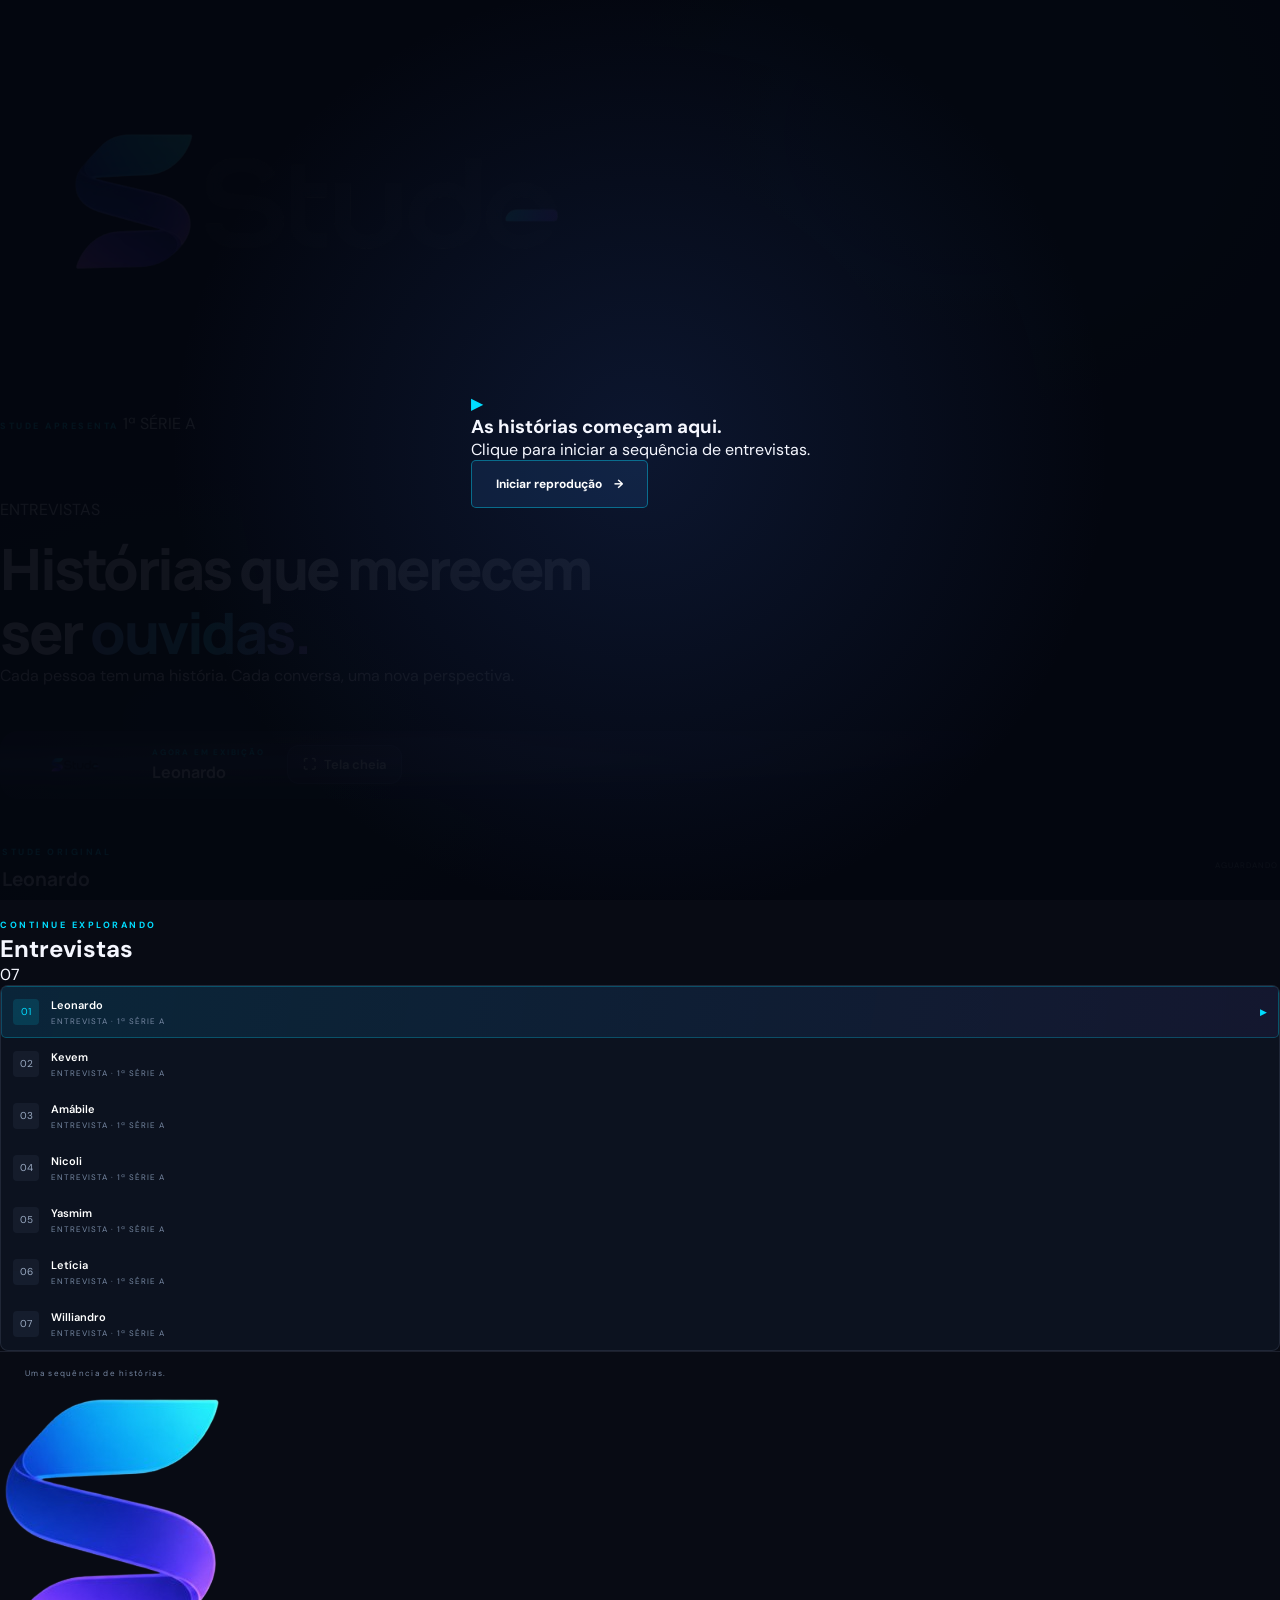
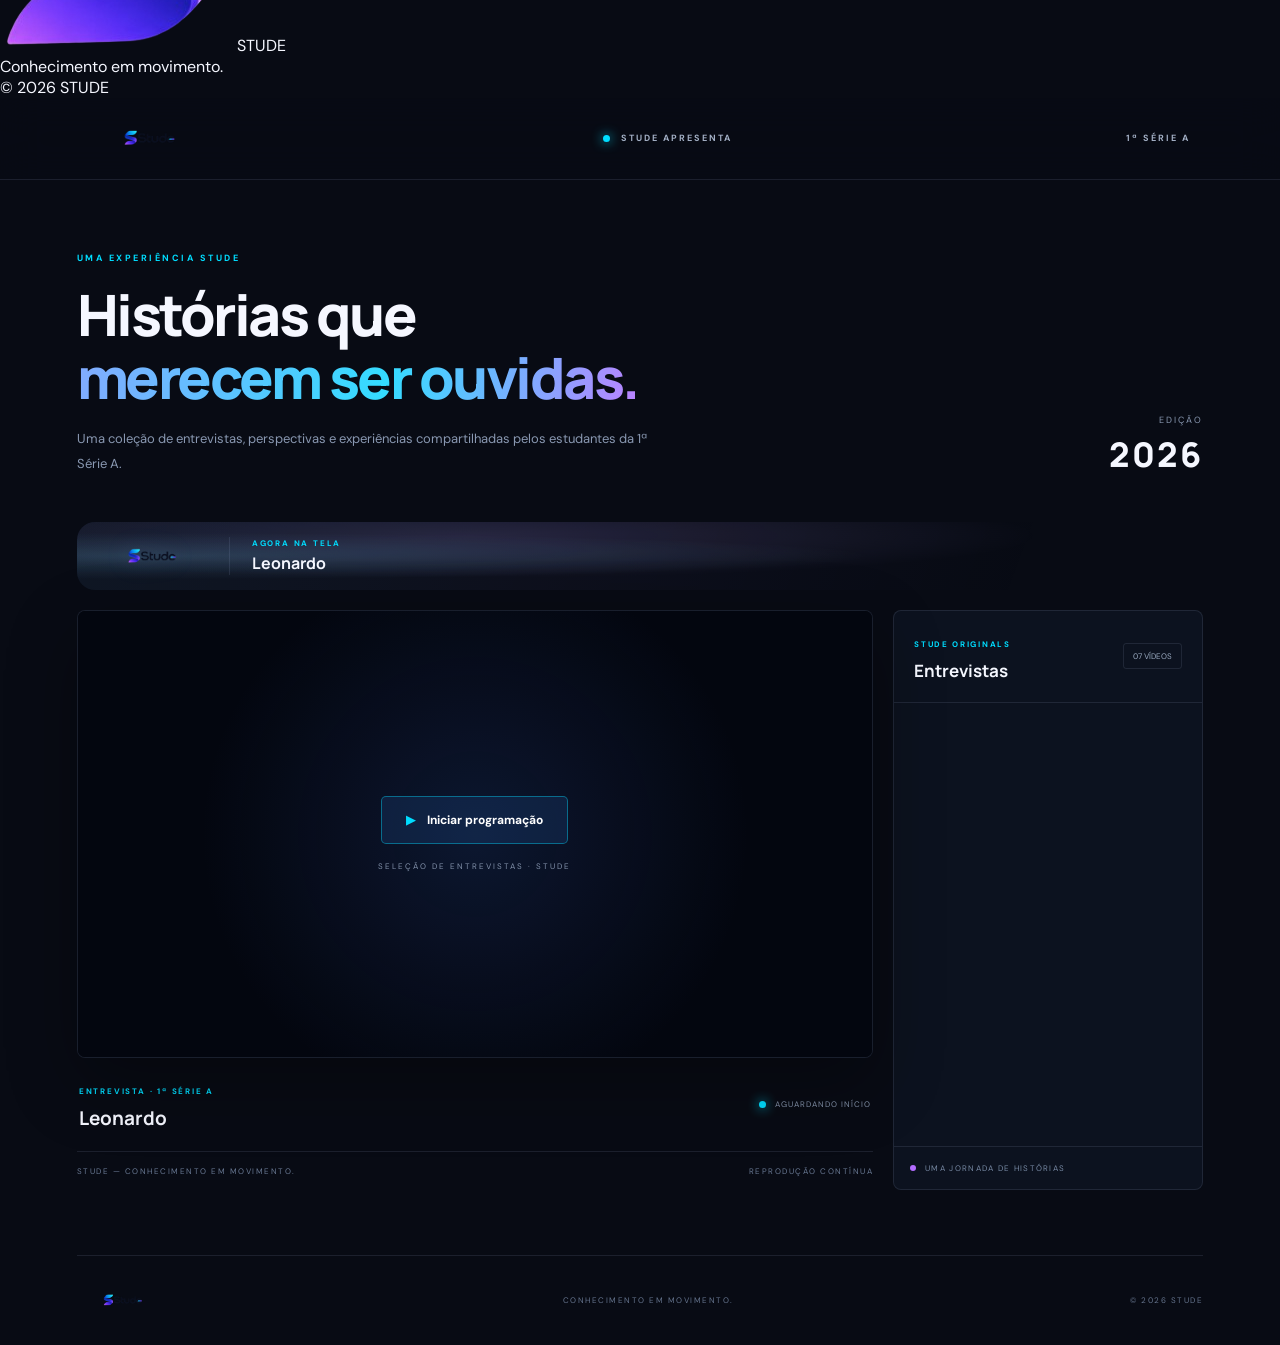
==== commit c93dfbb7: "Enhance index.html with meta tags and title update Added meta tags for theme color and description, " ====
--- a/index.html
+++ b/index.html
@@ -1,3 +1,291 @@
+
+<!DOCTYPE html>
+<html lang="pt-BR">
+<head>
+  <meta charset="UTF-8">
+  <meta name="viewport" content="width=device-width, initial-scale=1.0">
+  <meta name="theme-color" content="#080d1b">
+
+  <title>Stude | Histórias que merecem ser ouvidas</title>
+
+  <meta
+    name="description"
+    content="Stude apresenta: histórias, experiências e entrevistas."
+  >
+
+  <link rel="preconnect" href="https://fonts.googleapis.com">
+  <link rel="preconnect" href="https://fonts.gstatic.com" crossorigin>
+
+  <link
+    href="https://fonts.googleapis.com/css2?family=DM+Sans:wght@400;500;600;700;800&family=Manrope:wght@400;500;600;700;800&display=swap"
+    rel="stylesheet"
+  >
+
+  <link rel="stylesheet" href="style.css">
+</head>
+
+<body>
+
+  <!-- INTRODUÇÃO -->
+  <div class="intro" id="intro">
+    <div class="intro-glow"></div>
+
+    <img
+      src="logo-stude.png"
+      alt="Stude"
+      class="intro-logo"
+    >
+
+    <p>CONHECIMENTO EM MOVIMENTO.</p>
+  </div>
+
+  <!-- CABEÇALHO -->
+  <header class="site-header">
+    <div class="header-brand">
+      <img
+        src="logo-stude.png"
+        alt="Stude"
+        class="header-logo"
+      >
+    </div>
+
+    <div class="header-info">
+      <span class="eyebrow">STUDE APRESENTA</span>
+      <span class="class-label">1ª SÉRIE A</span>
+    </div>
+  </header>
+
+  <!-- CONTEÚDO PRINCIPAL -->
+  <main class="main-content">
+
+    <section class="presentation">
+      <div class="presentation-text">
+        <span class="section-tag">
+          <span class="tag-dot"></span>
+          ENTREVISTAS
+        </span>
+
+        <h1>
+          Histórias que merecem<br>
+          ser <span>ouvidas.</span>
+        </h1>
+
+        <p>
+          Cada pessoa tem uma história. Cada conversa,
+          uma nova perspectiva.
+        </p>
+      </div>
+    </section>
+
+    <!-- ÁREA DOS VÍDEOS -->
+    <section class="video-section">
+
+      <div class="player-column">
+
+        <!-- TÍTULO DO PLAYER E LOGO -->
+        <div class="player-heading">
+
+          <div class="player-brand">
+            <img
+              src="logo-stude.png"
+              alt="Stude"
+              class="player-logo"
+            >
+          </div>
+
+          <div class="player-heading-text">
+            <span class="eyebrow">AGORA EM EXIBIÇÃO</span>
+
+            <h2 id="currentTitle">
+              Entrevista com Leonardo
+            </h2>
+          </div>
+
+          <button
+            class="fullscreen-btn"
+            id="fullscreenBtn"
+            type="button"
+            aria-label="Abrir em tela cheia"
+          >
+            <span id="fullscreenIcon">⛶</span>
+            <span id="fullscreenText">Tela cheia</span>
+          </button>
+
+        </div>
+
+        <!-- PLAYER -->
+        <div class="player-frame" id="playerShell">
+
+          <div class="video-player" id="videoPlayer"></div>
+
+          <!-- BOTÃO PARA INICIAR A REPRODUÇÃO -->
+          <div class="start-overlay" id="startOverlay">
+
+            <div class="start-content">
+
+              <div class="play-icon">
+                <span>▶</span>
+              </div>
+
+              <h3>As histórias começam aqui.</h3>
+
+              <p>
+                Clique para iniciar a sequência de entrevistas.
+              </p>
+
+              <button
+                class="start-button"
+                id="startButton"
+                type="button"
+              >
+                Iniciar reprodução
+                <span>→</span>
+              </button>
+
+            </div>
+
+          </div>
+
+        </div>
+
+        <!-- INFORMAÇÕES DO VÍDEO -->
+        <div class="video-information">
+
+          <div class="video-information-text">
+            <span class="eyebrow">STUDE ORIGINAL</span>
+
+            <h3 id="videoTitle">
+              Leonardo
+            </h3>
+          </div>
+
+          <div class="playing-indicator">
+            <span class="playing-dot"></span>
+            <span id="playingStatus">AGUARDANDO</span>
+          </div>
+
+        </div>
+
+      </div>
+
+      <!-- LISTA DE ENTREVISTAS -->
+      <aside class="playlist-column">
+
+        <div class="playlist-heading">
+
+          <div>
+            <span class="eyebrow">CONTINUE EXPLORANDO</span>
+            <h2>Entrevistas</h2>
+          </div>
+
+          <span class="playlist-count" id="playlistCount">
+            07
+          </span>
+
+        </div>
+
+        <div
+          class="playlist"
+          id="playlist"
+          aria-label="Lista de entrevistas"
+        >
+          <!-- A lista é preenchida pelo script.js -->
+        </div>
+
+        <div class="playlist-footer">
+          <span class="playlist-footer-dot"></span>
+          <span>Uma sequência de histórias.</span>
+        </div>
+
+      </aside>
+
+    </section>
+
+  </main>
+
+  <!-- RODAPÉ -->
+  <footer class="site-footer">
+
+    <div class="footer-brand">
+      <img
+        src="isotipo.png"
+        alt=""
+        class="footer-isotipo"
+      >
+
+      <span>STUDE</span>
+    </div>
+
+    <p>
+      Conhecimento em movimento.
+    </p>
+
+    <span class="footer-year">
+      © 2026 STUDE
+    </span>
+
+  </footer>
+
+  <!-- YOUTUBE IFRAME API -->
+  <script src="https://www.youtube.com/iframe_api"></script>
+
+  <!-- SCRIPT PRINCIPAL -->
+  <script src="script.js"></script>
+
+  <!-- CONTROLE DE TELA CHEIA -->
+  <script>
+    document.addEventListener("DOMContentLoaded", () => {
+      const fullscreenBtn =
+        document.getElementById("fullscreenBtn");
+
+      const fullscreenIcon =
+        document.getElementById("fullscreenIcon");
+
+      const fullscreenText =
+        document.getElementById("fullscreenText");
+
+      const playerShell =
+        document.getElementById("playerShell");
+
+      if (!fullscreenBtn || !playerShell) return;
+
+      fullscreenBtn.addEventListener("click", async () => {
+        try {
+          if (!document.fullscreenElement) {
+            await playerShell.requestFullscreen();
+          } else {
+            await document.exitFullscreen();
+          }
+        } catch (error) {
+          console.error(
+            "Não foi possível alterar a tela cheia:",
+            error
+          );
+        }
+      });
+
+      document.addEventListener("fullscreenchange", () => {
+        const isFullscreen =
+          Boolean(document.fullscreenElement);
+
+        fullscreenIcon.textContent = "⛶";
+
+        fullscreenText.textContent = isFullscreen
+          ? "Sair da tela cheia"
+          : "Tela cheia";
+
+        fullscreenBtn.setAttribute(
+          "aria-label",
+          isFullscreen
+            ? "Sair da tela cheia"
+            : "Abrir em tela cheia"
+        );
+      });
+    });
+  </script>
+
+</body>
+</html>
 
 <!DOCTYPE html>
 <html lang="pt-BR">
--- a/style.css
+++ b/style.css
@@ -1,14 +1,14 @@
 
 :root {
   --bg: #080b14;
-  --bg-light: #0d1321;
+  --surface: #0e1422;
+  --surface-light: #131d30;
   --white: #f5f7ff;
-  --muted: #9aa7bc;
-  --muted-dark: #64718a;
+  --muted: #8998b1;
   --cyan: #00ddff;
   --blue: #5d7cff;
   --violet: #b36cff;
-  --line: rgba(170, 190, 230, .13);
+  --line: rgba(170,190,230,.12);
   --display: "Manrope", sans-serif;
   --body: "DM Sans", sans-serif;
 }
@@ -21,1629 +21,721 @@
 
 html {
   scroll-behavior: smooth;
-  scroll-padding-top: 90px;
 }
 
 body {
+  min-height: 100vh;
+  overflow-x: hidden;
   background: var(--bg);
   color: var(--white);
   font-family: var(--body);
-  overflow-x: hidden;
   -webkit-font-smoothing: antialiased;
 }
 
-body.intro-running {
-  overflow: hidden;
-}
-
-a {
-  color: inherit;
-  text-decoration: none;
+body::before {
+  content: "";
+  position: fixed;
+  inset: 0;
+  pointer-events: none;
+  background:
+    radial-gradient(ellipse at 75% 15%, rgba(55,90,190,.13), transparent 45%),
+    radial-gradient(ellipse at 15% 80%, rgba(0,180,255,.06), transparent 45%);
+  z-index: -1;
 }
 
 button {
   font: inherit;
 }
 
-::selection {
-  background: rgba(80, 135, 255, .35);
-  color: white;
-}
-
-.gradient-text {
+/* INTRO */
+
+.intro {
+  position: fixed;
+  inset: 0;
+  z-index: 1000;
+  background: #070a12;
+  display: flex;
+  align-items: center;
+  justify-content: center;
+  flex-direction: column;
+  gap: 30px;
+  animation: introExit .8s 2.5s ease forwards;
+}
+
+.intro-glow {
+  position: absolute;
+  width: 400px;
+  height: 400px;
+  border-radius: 50%;
+  background: rgba(50,110,255,.15);
+  filter: blur(100px);
+}
+
+.intro-logo {
+  position: relative;
+  z-index: 2;
+  width: min(270px, 65vw);
+  object-fit: contain;
+  animation: logoReveal 1.1s ease both;
+}
+
+.intro p {
+  position: relative;
+  z-index: 2;
+  color: #8392ae;
+  font-size: 9px;
+  letter-spacing: 4px;
+  animation: logoReveal 1s .4s both;
+}
+
+@keyframes logoReveal {
+  from {
+    opacity: 0;
+    transform: translateY(15px);
+  }
+  to {
+    opacity: 1;
+    transform: translateY(0);
+  }
+}
+
+@keyframes introExit {
+  to {
+    opacity: 0;
+    visibility: hidden;
+    pointer-events: none;
+  }
+}
+
+/* HEADER */
+
+.header {
+  height: 82px;
+  padding: 0 7%;
+  display: flex;
+  align-items: center;
+  justify-content: space-between;
+  border-bottom: 1px solid var(--line);
+  background: rgba(8,11,20,.8);
+  backdrop-filter: blur(20px);
+}
+
+.brand img {
+  display: block;
+  width: 118px;
+  max-height: 42px;
+  object-fit: contain;
+}
+
+.header-center,
+.header-right {
+  display: flex;
+  align-items: center;
+  gap: 11px;
+  color: #a3b0c5;
+  font-size: 9px;
+  font-weight: 700;
+  letter-spacing: 2px;
+}
+
+.live-dot {
+  width: 7px;
+  height: 7px;
+  border-radius: 50%;
+  background: var(--cyan);
+  box-shadow: 0 0 12px var(--cyan);
+  flex-shrink: 0;
+}
+
+/* MAIN */
+
+.main {
+  width: min(1450px, 88%);
+  margin: auto;
+}
+
+/* APRESENTAÇÃO */
+
+.presentation {
+  padding: 65px 0 45px;
+  display: flex;
+  align-items: end;
+  justify-content: space-between;
+}
+
+.eyebrow {
+  color: var(--cyan);
+  font-size: 9px;
+  font-weight: 700;
+  letter-spacing: 2.5px;
+}
+
+.presentation h1 {
+  margin-top: 17px;
+  font: 800 clamp(34px,4.5vw,57px)/1.12 var(--display);
+  letter-spacing: -2.5px;
+}
+
+.presentation h1 span {
   color: transparent;
-  background: linear-gradient(105deg, #8bb3ff, #43ddff 48%, #bd82ff);
+  background: linear-gradient(100deg,#83aaff,#34dcff 55%,#bb82ff);
   background-clip: text;
   -webkit-background-clip: text;
 }
 
-/* TEXTURA */
-
-.grain {
-  position: fixed;
-  z-index: 90;
-  inset: 0;
-  pointer-events: none;
-  opacity: .026;
-  background-image: url("data:image/svg+xml,%3Csvg viewBox='0 0 180 180' xmlns='http://www.w3.org/2000/svg'%3E%3Cfilter id='n'%3E%3CfeTurbulence type='fractalNoise' baseFrequency='.85' numOctaves='3' stitchTiles='stitch'/%3E%3C/filter%3E%3Crect width='100%25' height='100%25' filter='url(%23n)' opacity='.8'/%3E%3C/svg%3E");
-}
-
-/* INTRO */
-
-.intro {
-  position: fixed;
-  z-index: 1000;
-  inset: 0;
-  display: flex;
-  align-items: center;
-  justify-content: center;
+.presentation-copy p {
+  max-width: 570px;
+  margin-top: 17px;
+  color: var(--muted);
+  font-size: 13px;
+  line-height: 1.9;
+}
+
+.edition {
+  display: flex;
   flex-direction: column;
-  overflow: hidden;
-  background: #070a12;
-  transition: opacity .9s ease, visibility .9s ease;
-}
-
-.intro.is-done {
-  opacity: 0;
-  visibility: hidden;
-  pointer-events: none;
-}
-
-.intro-atmosphere {
-  position: absolute;
-  width: min(80vw, 900px);
-  aspect-ratio: 1;
-  border-radius: 50%;
-  background: radial-gradient(circle, rgba(45, 104, 255, .17), transparent 68%);
-  filter: blur(20px);
-  animation: atmospherePulse 4.5s ease-in-out both;
-}
-
-.intro-flash {
-  position: absolute;
-  z-index: 4;
-  inset: 0;
-  pointer-events: none;
-  background: white;
-  opacity: 0;
-  animation: introFlash .6s 3.65s ease-out;
-}
-
-.intro-curtain {
-  position: absolute;
-  z-index: 3;
-  inset: 0;
-  display: flex;
-  align-items: center;
-  justify-content: center;
-  transform-origin: center;
-  animation: curtainMovement 4.4s cubic-bezier(.76, 0, .18, 1) both;
-}
-
-.intro-isotype {
-  width: min(19vw, 190px);
-  height: min(19vw, 190px);
+  align-items: end;
+  gap: 5px;
+  color: var(--muted);
+  font-size: 9px;
+  letter-spacing: 2px;
+}
+
+.edition strong {
+  color: var(--white);
+  font: 800 34px var(--display);
+}
+
+/* PLAYER HEADING */
+
+.player-heading {
+  display: flex;
+  align-items: center;
+  gap: 22px;
+  margin-bottom: 20px;
+}
+
+.player-brand img {
+  display: block;
+  width: 112px;
+  max-height: 40px;
   object-fit: contain;
-  filter: drop-shadow(0 0 35px rgba(60, 135, 255, .45));
-}
-
-.intro-brand {
-  position: relative;
-  z-index: 5;
-  opacity: 0;
-  transform: translateY(18px) scale(.96);
-  animation: brandReveal .8s 3.55s cubic-bezier(.2,.7,.2,1) forwards;
-}
-
-.intro-brand img {
-  display: block;
-  width: min(250px, 55vw);
-  height: auto;
-  object-fit: contain;
-}
-
-.intro-caption {
-  position: absolute;
-  z-index: 5;
-  bottom: 19%;
-  color: #8392ae;
-  font-size: 9px;
-  letter-spacing: 3px;
-  opacity: 0;
-  animation: captionReveal .6s 4s ease forwards;
-}
-
-.skip-intro {
-  position: absolute;
-  z-index: 8;
-  right: 30px;
-  bottom: 27px;
-  border: 0;
-  background: transparent;
-  color: #8290a8;
-  font-size: 11px;
-  cursor: pointer;
-  transition: color .2s;
-}
-
-.skip-intro:hover {
-  color: white;
-}
-
-.skip-intro span {
-  margin-left: 10px;
+}
+
+.heading-divider {
+  width: 1px;
+  height: 38px;
+  background: var(--line);
+}
+
+.player-heading-text {
+  display: flex;
+  flex-direction: column;
+  gap: 4px;
+}
+
+.player-heading-text span,
+.video-category {
   color: var(--cyan);
-}
-
-@keyframes curtainMovement {
-  0% {
-    transform: translateX(-120vw) scale(7) rotate(-12deg);
-    opacity: 0;
-  }
-  12% {
-    opacity: 1;
-  }
-  40% {
-    transform: translateX(0) scale(7) rotate(0);
-    opacity: 1;
-  }
-  62% {
-    transform: translateX(0) scale(1) rotate(0);
-    opacity: 1;
-  }
-  78% {
-    transform: translateX(105vw) scale(.8) rotate(12deg);
-    opacity: 1;
-  }
-  100% {
-    transform: translateX(105vw) scale(.8) rotate(12deg);
-    opacity: 0;
-  }
-}
-
-@keyframes brandReveal {
-  to {
-    opacity: 1;
-    transform: translateY(0) scale(1);
-  }
-}
-
-@keyframes captionReveal {
-  to { opacity: 1; }
-}
-
-@keyframes atmospherePulse {
-  0%, 100% { opacity: .15; transform: scale(.7); }
-  45%, 75% { opacity: 1; transform: scale(1.1); }
-}
-
-@keyframes introFlash {
-  0% { opacity: 0; }
-  20% { opacity: .08; }
-  100% { opacity: 0; }
-}
-
-/* HEADER */
-
-.header {
-  position: absolute;
-  z-index: 80;
-  top: 0;
-  left: 0;
-  width: 100%;
-  height: 91px;
-  padding: 0 7.5%;
-  display: flex;
-  align-items: center;
-  justify-content: space-between;
-  border-bottom: 1px solid rgba(255,255,255,.055);
-  background: rgba(8, 11, 20, .6);
-  backdrop-filter: blur(20px);
-}
-
-.header-brand {
-  display: flex;
-  align-items: center;
-}
-
-.header-logo {
-  display: block;
-  width: 125px;
-  max-height: 42px;
-  object-fit: contain;
-  object-position: left center;
-}
-
-.nav {
-  display: flex;
-  gap: 38px;
-}
-
-.nav a {
-  color: #9ca9bd;
-  font-size: 12px;
-  transition: color .2s;
-}
-
-.nav a:hover {
-  color: white;
-}
-
-.header-status {
-  display: inline-flex;
-  align-items: center;
-  gap: 10px;
-  padding: 11px 15px;
-  border: 1px solid rgba(0, 220, 255, .22);
-  border-radius: 3px;
-  color: #b8c8df;
-  font-size: 9px;
-  font-weight: 700;
-  letter-spacing: 1.3px;
-  background: rgba(0, 210, 255, .035);
-}
-
-.status-dot,
-.live-dot {
-  position: relative;
-  width: 7px;
-  height: 7px;
-  flex: 0 0 7px;
-  border-radius: 50%;
-  background: var(--cyan);
-  box-shadow: 0 0 12px rgba(0, 221, 255, .7);
-}
-
-.status-dot::after,
-.live-dot::after {
-  content: "";
-  position: absolute;
-  inset: -5px;
-  border: 1px solid rgba(0, 221, 255, .5);
-  border-radius: 50%;
-  animation: statusPulse 2s ease-out infinite;
-}
-
-@keyframes statusPulse {
-  0% { transform: scale(.5); opacity: 1; }
-  100% { transform: scale(1.9); opacity: 0; }
-}
-
-.menu-button,
-.mobile-menu {
-  display: none;
-}
-
-/* HERO */
-
-.construction-hero {
-  position: relative;
-  min-height: 930px;
-  height: min(100svh, 1080px);
-  display: grid;
-  grid-template-columns: 1.02fr .98fr;
-  align-items: center;
-  gap: 3%;
-  padding: 145px 7.5% 115px;
-  overflow: hidden;
-  isolation: isolate;
-}
-
-.construction-hero::before {
-  content: "";
-  position: absolute;
-  z-index: -4;
-  inset: 0;
-  background:
-    radial-gradient(ellipse at 80% 47%, rgba(35, 78, 166, .17), transparent 42%),
-    radial-gradient(ellipse at 12% 90%, rgba(0, 194, 255, .06), transparent 40%),
-    linear-gradient(180deg, #080b14, #0a1020 80%, #080b14);
-}
-
-.hero-grid {
-  position: absolute;
-  z-index: -3;
-  inset: 0;
-  opacity: .19;
-  background-image:
-    linear-gradient(rgba(130, 165, 220, .06) 1px, transparent 1px),
-    linear-gradient(90deg, rgba(130, 165, 220, .06) 1px, transparent 1px);
-  background-size: 70px 70px;
-  mask-image: linear-gradient(90deg, transparent, black 45%, black);
-}
-
-.ambient {
-  position: absolute;
-  z-index: -2;
-  border-radius: 50%;
-  filter: blur(70px);
-  pointer-events: none;
-}
-
-.ambient-blue {
-  width: 400px;
-  height: 400px;
-  right: 5%;
-  top: 22%;
-  background: rgba(44, 92, 230, .1);
-  animation: ambientFloat 9s ease-in-out infinite alternate;
-}
-
-.ambient-violet {
-  width: 300px;
-  height: 300px;
-  right: 20%;
-  bottom: 3%;
-  background: rgba(153, 70, 255, .07);
-  animation: ambientFloat 12s ease-in-out infinite alternate-reverse;
-}
-
-@keyframes ambientFloat {
-  to { transform: translate(-35px, 25px) scale(1.2); }
-}
-
-.hero-copy {
-  position: relative;
-  z-index: 5;
-  max-width: 660px;
-}
-
-.eyebrow {
-  display: flex;
-  align-items: center;
-  gap: 12px;
-  margin-bottom: 36px;
-  color: #a0aec4;
-  font-size: 9px;
+  font-size: 8px;
   font-weight: 700;
   letter-spacing: 1.8px;
 }
 
-.eyebrow-line {
-  width: 38px;
-  height: 1px;
-  background: rgba(0, 221, 255, .6);
-}
-
-.eyebrow-year {
-  color: #65738d;
-}
-
-.hero-copy h1 {
-  font: 800 clamp(55px, 6.5vw, 88px)/1.03 var(--display);
-  letter-spacing: -.075em;
-}
-
-.hero-description {
-  max-width: 465px;
-  margin-top: 30px;
-  color: #a1aec2;
-  font-size: 14px;
-  line-height: 1.95;
-}
-
-.construction-status {
-  max-width: 440px;
-  margin-top: 35px;
-  padding: 19px 20px;
-  border-left: 2px solid var(--cyan);
-  background: linear-gradient(90deg, rgba(0, 205, 255, .075), transparent);
-}
-
-.status-heading {
-  display: flex;
-  align-items: center;
-  gap: 11px;
-  color: #c8d9ef;
-  font-size: 9px;
+.player-heading-text h2 {
+  font: 700 16px var(--display);
+}
+
+/* LAYOUT */
+
+.watch-layout {
+  display: grid;
+  grid-template-columns: minmax(0,1fr) 310px;
+  gap: 20px;
+  align-items: stretch;
+}
+
+/* VIDEO */
+
+.main-player {
+  min-width: 0;
+}
+
+.video-frame {
+  position: relative;
+  width: 100%;
+  aspect-ratio: 16/9;
+  overflow: hidden;
+  background: #03050a;
+  border: 1px solid rgba(140,170,230,.16);
+  border-radius: 8px;
+  box-shadow: 0 25px 70px rgba(0,0,0,.3);
+}
+
+#videoPlayer {
+  position: absolute;
+  inset: 0;
+  width: 100%;
+  height: 100%;
+}
+
+#videoPlayer iframe {
+  width: 100%;
+  height: 100%;
+}
+
+.start-overlay {
+  position: absolute;
+  inset: 0;
+  z-index: 5;
+  display: flex;
+  flex-direction: column;
+  align-items: center;
+  justify-content: center;
+  gap: 17px;
+  background:
+    radial-gradient(circle at center,rgba(42,75,150,.24),transparent 60%),
+    rgba(4,7,15,.94);
+  transition: opacity .3s;
+}
+
+.start-overlay.hidden {
+  opacity: 0;
+  pointer-events: none;
+}
+
+.start-overlay button {
+  display: flex;
+  align-items: center;
+  gap: 12px;
+  padding: 15px 24px;
+  border: 1px solid rgba(0,221,255,.4);
+  border-radius: 5px;
+  color: white;
+  background: rgba(30,70,125,.3);
+  cursor: pointer;
+  font-size: 12px;
   font-weight: 700;
-  letter-spacing: 1.4px;
-}
-
-.status-icon {
+  transition: .25s;
+}
+
+.start-overlay button:hover {
+  background: rgba(0,150,220,.25);
+  transform: translateY(-2px);
+}
+
+.play-icon {
   color: var(--cyan);
-  font-size: 16px;
-}
-
-.construction-status p {
-  margin-top: 10px;
-  color: #8796ae;
-  font-size: 12px;
-  line-height: 1.8;
-}
-
-.discover-link {
-  display: inline-flex;
-  align-items: center;
-  gap: 22px;
-  margin-top: 32px;
-  color: #d5e3f7;
-  font-size: 12px;
-  transition: color .2s, gap .2s;
-}
-
-.discover-link:hover {
-  gap: 30px;
-  color: white;
-}
-
-.discover-link span {
+}
+
+.start-overlay small {
+  color: #8291aa;
+  font-size: 8px;
+  letter-spacing: 2px;
+}
+
+.video-information {
+  display: flex;
+  align-items: center;
+  justify-content: space-between;
+  padding: 20px 2px;
+}
+
+.video-information h3 {
+  margin-top: 6px;
+  font: 700 19px var(--display);
+}
+
+.playing-indicator {
+  display: flex;
+  align-items: center;
+  gap: 9px;
+  color: #8493aa;
+  font-size: 8px;
+  letter-spacing: 1px;
+}
+
+.player-footer {
+  display: flex;
+  justify-content: space-between;
+  padding: 14px 0;
+  border-top: 1px solid var(--line);
+  color: #697993;
+  font-size: 8px;
+  letter-spacing: 1.5px;
+}
+
+/* PLAYLIST */
+
+.playlist {
+  min-width: 0;
+  display: flex;
+  flex-direction: column;
+  background: rgba(14,20,34,.85);
+  border: 1px solid var(--line);
+  border-radius: 8px;
+  overflow: hidden;
+}
+
+.playlist-header {
+  padding: 20px;
+  display: flex;
+  align-items: center;
+  justify-content: space-between;
+  border-bottom: 1px solid var(--line);
+}
+
+.playlist-header div > span {
   color: var(--cyan);
-}
-
-/* CANTEIRO / MURO */
-
-.worksite {
-  position: relative;
-  z-index: 2;
-  width: 100%;
-  max-width: 680px;
-  justify-self: end;
-  margin-top: 45px;
-  animation: worksiteEnter 1.2s 1.1s cubic-bezier(.2,.7,.2,1) both;
-}
-
-@keyframes worksiteEnter {
-  from {
-    opacity: 0;
-    transform: translateY(45px) scale(.96);
-  }
-  to {
-    opacity: 1;
-    transform: translateY(0) scale(1);
-  }
-}
-
-.worksite-label,
-.worksite-caption {
-  display: flex;
-  justify-content: space-between;
-  align-items: center;
-  color: #7d8ba4;
   font-size: 8px;
   font-weight: 700;
   letter-spacing: 1.7px;
 }
 
-.worksite-label {
-  margin: 0 5px 18px;
-}
-
-.label-dot {
+.playlist-header h3 {
+  margin-top: 7px;
+  font: 700 17px var(--display);
+}
+
+.episode-count {
+  padding: 7px 9px;
+  border: 1px solid var(--line);
+  border-radius: 3px;
+  color: #9aa9c0;
+  font-size: 8px;
+}
+
+.playlist-items {
+  display: flex;
+  flex-direction: column;
+  padding: 8px;
+  gap: 4px;
+}
+
+.playlist-item {
+  width: 100%;
+  display: flex;
+  align-items: center;
+  gap: 12px;
+  padding: 11px;
+  text-align: left;
+  color: white;
+  border: 1px solid transparent;
+  border-radius: 5px;
+  background: transparent;
+  cursor: pointer;
+  transition: .2s;
+}
+
+.playlist-item:hover {
+  background: rgba(80,120,190,.1);
+}
+
+.playlist-item.active {
+  background: linear-gradient(100deg,rgba(0,180,255,.12),rgba(110,90,255,.08));
+  border-color: rgba(0,221,255,.25);
+}
+
+.episode-number {
+  width: 26px;
+  height: 26px;
+  flex: 0 0 26px;
+  display: grid;
+  place-items: center;
+  border-radius: 4px;
+  background: rgba(130,155,210,.08);
+  color: #9aaac2;
+  font-size: 10px;
+}
+
+.playlist-item.active .episode-number {
+  background: rgba(0,221,255,.13);
+  color: var(--cyan);
+}
+
+.episode-info {
+  min-width: 0;
+  display: flex;
+  flex: 1;
+  flex-direction: column;
+  gap: 4px;
+}
+
+.episode-info strong {
+  font-size: 11px;
+  font-weight: 600;
+}
+
+.episode-info small {
+  color: #7889a4;
+  font-size: 8px;
+  letter-spacing: 1px;
+}
+
+.episode-state {
+  color: var(--cyan);
+  font-size: 9px;
+}
+
+.playlist-footer {
+  display: flex;
+  align-items: center;
+  gap: 9px;
+  margin-top: auto;
+  padding: 16px;
+  border-top: 1px solid var(--line);
+  color: #7889a4;
+  font-size: 8px;
+  letter-spacing: 1.3px;
+}
+
+.footer-dot {
   width: 6px;
   height: 6px;
   border-radius: 50%;
-  background: var(--cyan);
-  box-shadow: 0 0 10px var(--cyan);
-  margin-right: 9px;
-}
-
-.worksite-label span:last-child {
-  margin-left: auto;
-}
-
-.wall-scene {
+  background: var(--violet);
+}
+
+/* FOOTER */
+
+.footer {
+  min-height: 90px;
+  margin-top: 65px;
+  display: flex;
+  align-items: center;
+  justify-content: space-between;
+  border-top: 1px solid var(--line);
+}
+
+.footer img {
+  width: 90px;
+  max-height: 32px;
+  object-fit: contain;
+}
+
+.footer span {
+  color: #65748d;
+  font-size: 8px;
+  letter-spacing: 1.5px;
+}
+
+/* RESPONSIVO */
+
+@media (max-width: 1050px) {
+  .watch-layout {
+    grid-template-columns: minmax(0,1fr) 265px;
+  }
+
+  .main {
+    width: 92%;
+  }
+}
+
+@media (max-width: 760px) {
+  .header {
+    height: 70px;
+    padding: 0 5%;
+  }
+
+  .brand img {
+    width: 95px;
+  }
+
+  .header-center {
+    font-size: 8px;
+  }
+
+  .header-right {
+    display: none;
+  }
+
+  .main {
+    width: 92%;
+  }
+
+  .presentation {
+    padding: 48px 0 32px;
+  }
+
+  .presentation h1 {
+    font-size: 37px;
+    letter-spacing: -1.8px;
+  }
+
+  .presentation-copy p {
+    font-size: 12px;
+  }
+
+  .edition {
+    display: none;
+  }
+
+  .watch-layout {
+    grid-template-columns: 1fr;
+  }
+
+  .playlist {
+    min-height: auto;
+  }
+
+  .playlist-items {
+    display: grid;
+    grid-template-columns: repeat(2,minmax(0,1fr));
+  }
+
+  .playlist-item {
+    padding: 9px 6px;
+    gap: 7px;
+  }
+
+  .episode-info strong {
+    font-size: 10px;
+  }
+
+  .player-footer {
+    font-size: 7px;
+  }
+
+  .footer {
+    gap: 12px;
+    flex-wrap: wrap;
+    padding: 20px 0;
+  }
+}
+
+@media (max-width: 420px) {
+  .presentation h1 {
+    font-size: 32px;
+  }
+
+  .player-heading {
+    gap: 12px;
+  }
+
+  .player-brand img {
+    width: 90px;
+  }
+
+  .playlist-items {
+    grid-template-columns: 1fr;
+  }
+
+  .video-information {
+    align-items: flex-start;
+    flex-direction: column;
+    gap: 12px;
+  }
+
+  .start-overlay button {
+    padding: 12px 15px;
+    font-size: 10px;
+  }
+}
+
+@media (prefers-reduced-motion: reduce) {
+  *,
+  *::before,
+  *::after {
+    animation-duration: .01ms !important;
+    transition-duration: .01ms !important;
+  }
+}
+
+/* FUNDO SUAVE DA REGIÃO DA LOGO */
+.player-heading {
   position: relative;
-  height: 420px;
+  isolation: isolate;
+  border-radius: 18px;
+  padding: 14px 18px;
   overflow: hidden;
-  perspective: 900px;
-}
-
-.wall-shadow {
-  position: absolute;
-  left: 8%;
-  right: 8%;
-  bottom: 45px;
-  height: 100px;
-  border-radius: 50%;
-  background: rgba(0, 0, 0, .6);
-  filter: blur(30px);
-}
-
-.wall {
-  position: absolute;
-  left: 8%;
-  right: 5%;
-  bottom: 115px;
-  height: 230px;
-  display: flex;
-  flex-direction: column;
-  gap: 5px;
-  padding: 0 8px;
-  transform: rotateX(2deg) rotateY(-5deg);
-  transform-origin: bottom center;
-  filter: drop-shadow(0 15px 22px rgba(0,0,0,.35));
-  animation: wallSettle 1.4s 1.5s cubic-bezier(.2,.7,.2,1) both;
-}
-
-@keyframes wallSettle {
-  from { transform: translateY(30px) rotateX(5deg) rotateY(-8deg); opacity: .4; }
-  to { transform: translateY(0) rotateX(2deg) rotateY(-5deg); opacity: 1; }
-}
-
-.wall-row {
-  display: flex;
-  align-items: stretch;
-  gap: 5px;
-  height: 33px;
-}
-
-.wall-row:nth-child(even) {
-  padding-left: 34px;
-}
-
-.wall-row i {
-  position: relative;
-  display: block;
-  flex: 1;
-  border-radius: 3px;
-  border: 1px solid rgba(255, 211, 182, .12);
-  background:
-    linear-gradient(145deg, rgba(255,255,255,.09), transparent 30%),
-    linear-gradient(180deg, #784d4b, #4b3036);
-  box-shadow:
-    inset 0 -5px 8px rgba(0,0,0,.18),
-    inset 0 1px 1px rgba(255,255,255,.08),
-    0 3px 5px rgba(0,0,0,.2);
-  animation: brickAppear .7s both;
-}
-
-.wall-row i:nth-child(2n) {
-  background: linear-gradient(145deg, rgba(255,255,255,.07), transparent 30%),
-    linear-gradient(180deg, #805552, #56383d);
-}
-
-.wall-row i:nth-child(3n) {
-  background: linear-gradient(145deg, rgba(255,255,255,.06), transparent 30%),
-    linear-gradient(180deg, #65444a, #3e303c);
-}
-
-.wall-row:nth-child(1) i { animation-delay: 1.7s; }
-.wall-row:nth-child(2) i { animation-delay: 1.85s; }
-.wall-row:nth-child(3) i { animation-delay: 2s; }
-.wall-row:nth-child(4) i { animation-delay: 2.15s; }
-.wall-row:nth-child(5) i { animation-delay: 2.3s; }
-.wall-row:nth-child(6) i { animation-delay: 2.45s; }
-
-@keyframes brickAppear {
-  from { opacity: 0; transform: translateY(-15px); }
-  to { opacity: 1; transform: translateY(0); }
-}
-
-.wall-row .missing-brick {
-  opacity: 0;
-  border: 1px dashed rgba(0, 221, 255, .15);
-  background: rgba(0, 221, 255, .025);
-  box-shadow: inset 0 0 18px rgba(0, 221, 255, .035);
-}
-
-.wall-row.row-1 {
-  width: 82%;
-  align-self: flex-start;
-  margin-left: 10%;
-}
-
-.wall-row.row-2 { width: 100%; }
-.wall-row.row-3 { width: 96%; }
-.wall-row.row-4 { width: 100%; }
-.wall-row.row-5 { width: 90%; }
-.wall-row.row-6 { width: 75%; }
-
-.wall-edge {
-  position: absolute;
-  left: 6%;
-  right: 4%;
-  bottom: 108px;
-  height: 3px;
-  background: linear-gradient(90deg, transparent, rgba(0, 221, 255, .4), transparent);
-  box-shadow: 0 0 16px rgba(0, 221, 255, .15);
-}
-
-/* TIJOLOS SOLTOS */
-
-.ground-bricks {
-  position: absolute;
-  z-index: 4;
-  left: 7%;
-  right: 3%;
-  bottom: 44px;
-  height: 75px;
-}
-
-.loose-brick {
-  position: absolute;
-  width: 78px;
-  height: 24px;
-  border-radius: 3px;
-  background: linear-gradient(145deg, #9a5d53, #54353c);
-  border: 1px solid rgba(255, 211, 182, .12);
-  box-shadow: 0 8px 12px rgba(0,0,0,.35), inset 0 2px 2px rgba(255,255,255,.08);
-}
-
-.brick-a {
-  left: 5%;
-  bottom: 20px;
-  transform: rotate(-13deg);
-  animation: brickDrop .8s 2.4s cubic-bezier(.2,.8,.2,1) both;
-}
-
-.brick-b {
-  left: 25%;
-  bottom: 5px;
-  transform: rotate(8deg);
-  animation: brickDrop .8s 2.55s cubic-bezier(.2,.8,.2,1) both;
-}
-
-.brick-c {
-  right: 18%;
-  bottom: 22px;
-  transform: rotate(15deg);
-  animation: brickDrop .8s 2.7s cubic-bezier(.2,.8,.2,1) both;
-}
-
-.brick-d {
-  right: 3%;
-  bottom: 0;
-  transform: rotate(-8deg);
-  animation: brickDrop .8s 2.85s cubic-bezier(.2,.8,.2,1) both;
-}
-
-@keyframes brickDrop {
-  from { opacity: 0; translate: 0 -45px; rotate: 0deg; }
-  to { opacity: 1; translate: 0 0; }
-}
-
-.brick-fragment {
-  position: absolute;
-  left: 43%;
-  bottom: 12px;
-  width: 24px;
-  height: 13px;
-  transform: rotate(24deg);
-  border-radius: 2px;
-  background: #70464a;
-  opacity: .8;
-}
-
-.worksite-floor {
-  position: absolute;
-  z-index: 1;
-  left: 0;
-  right: 0;
-  bottom: 25px;
-  height: 1px;
-  background: linear-gradient(90deg, transparent, rgba(133, 158, 200, .25), transparent);
-  box-shadow: 0 12px 30px rgba(0,0,0,.4);
-}
-
-.dust {
-  position: absolute;
-  z-index: 5;
-  width: 3px;
-  height: 3px;
-  border-radius: 50%;
-  background: var(--cyan);
-  box-shadow: 0 0 12px var(--cyan);
-  opacity: 0;
-  animation: dustFloat 5s ease-in-out infinite;
-}
-
-.dust-one { left: 20%; bottom: 160px; animation-delay: 1s; }
-.dust-two { right: 25%; bottom: 210px; animation-delay: 2s; }
-.dust-three { left: 70%; bottom: 110px; animation-delay: 3s; }
-
-@keyframes dustFloat {
-  0%, 100% { opacity: 0; transform: translateY(20px); }
-  35%, 70% { opacity: .7; transform: translateY(-30px); }
-}
-
-.worksite-caption {
-  margin: 15px 5px 0;
-  font-size: 8px;
-}
-
-.hero-footer {
-  position: absolute;
-  right: 7.5%;
-  bottom: 35px;
-  left: 7.5%;
-  display: flex;
-  justify-content: space-between;
-  color: #68758e;
-  font-size: 8px;
-  letter-spacing: 1.6px;
-}
-
-.scroll-note b {
-  margin-left: 9px;
-  color: var(--cyan);
-}
-
-.hero-index {
-  position: absolute;
-  top: 48%;
-  right: 3%;
-  color: #8190a8;
-  font: 600 11px var(--display);
-  writing-mode: vertical-rl;
-}
-
-.hero-index span {
-  margin: 8px 0;
-  color: var(--cyan);
-}
-
-/* SEÇÕES */
-
-.section {
-  position: relative;
-  padding: 130px 12%;
-}
-
-.manifesto {
-  background: #0b101c;
-  border-top: 1px solid var(--line);
-  border-bottom: 1px solid var(--line);
-}
-
-.section-kicker {
-  display: flex;
-  align-items: center;
-  gap: 16px;
-  color: #8290a8;
-  font-size: 9px;
-  font-weight: 700;
-  letter-spacing: 2px;
-}
-
-.section-kicker > span:first-child {
-  color: var(--cyan);
-}
-
-.kicker-line {
-  width: 45px;
-  height: 1px;
-  background: rgba(0, 221, 255, .5);
-}
-
-.manifesto-content {
-  display: grid;
-  grid-template-columns: .55fr 2fr;
-  gap: 8%;
-  margin-top: 100px;
-}
-
-.manifesto-aside {
-  display: flex;
-  flex-direction: column;
-  justify-content: space-between;
-  min-height: 430px;
-}
-
-.aside-caption {
-  color: #7e8ca4;
-  font-size: 9px;
-  letter-spacing: 2px;
-}
-
-.aside-vertical {
-  color: #55637c;
-  font-size: 9px;
-  letter-spacing: 2px;
-  writing-mode: vertical-rl;
-}
-
-.manifesto-main h2,
-.ecosystem-heading h2,
-.closing-content h2 {
-  font: 800 clamp(45px, 6.1vw, 77px)/1.12 var(--display);
-  letter-spacing: -.07em;
-}
-
-.manifesto-main p {
-  max-width: 490px;
-  margin-top: 35px;
-  color: #9ba8bd;
-  font-size: 14px;
-  line-height: 2;
-}
-
-/* ECOSSISTEMA */
-
-.ecosystem {
-  background:
-    radial-gradient(ellipse at 90% 40%, rgba(45, 81, 180, .09), transparent 42%),
-    var(--bg);
-}
-
-.ecosystem-heading {
-  display: flex;
-  align-items: end;
-  justify-content: space-between;
-  gap: 45px;
-  margin: 80px 0 65px;
-}
-
-.ecosystem-heading h2 {
-  font-size: clamp(43px, 5.6vw, 70px);
-}
-
-.ecosystem-heading p {
-  max-width: 290px;
-  padding-bottom: 8px;
-  color: #9aa7bc;
-  font-size: 13px;
-  line-height: 1.9;
-}
-
-.ecosystem-list {
-  border-top: 1px solid var(--line);
-}
-
-.ecosystem-item {
-  display: grid;
-  grid-template-columns: 55px 1.1fr 1.2fr 170px 20px;
-  align-items: center;
-  gap: 25px;
-  min-height: 145px;
-  padding: 25px 10px;
-  border-bottom: 1px solid var(--line);
-  transition: background .3s, padding .3s;
-}
-
-.ecosystem-item:hover {
-  padding-left: 22px;
-  background: rgba(255,255,255,.018);
-}
-
-.ecosystem-index {
-  color: #63728d;
-  font: 600 12px var(--display);
-}
-
-.ecosystem-category {
-  color: #71819c;
-  font-size: 8px;
-  font-weight: 700;
-  letter-spacing: 1.5px;
-}
-
-.ecosystem-name h3 {
-  margin-top: 8px;
-  font: 800 26px var(--display);
-  letter-spacing: -1.2px;
-}
-
-.ecosystem-name h3 span {
-  color: var(--cyan);
-}
-
-.ecosystem-item > p {
-  max-width: 270px;
-  color: #929fb4;
-  font-size: 11px;
-  line-height: 1.8;
-}
-
-.ecosystem-state {
-  color: #8e9db5;
-  font-size: 8px;
-  letter-spacing: 1px;
-  white-space: nowrap;
-}
-
-.ecosystem-arrow {
-  color: var(--cyan);
-  transition: transform .25s;
-}
-
-.ecosystem-item:hover .ecosystem-arrow {
-  transform: translate(4px, -4px);
-}
-
-.ecosystem-foot {
-  display: flex;
-  align-items: center;
-  gap: 14px;
-  margin-top: 30px;
-  color: #75839c;
-  font-size: 9px;
-  letter-spacing: 1.5px;
-}
-
-.foot-star {
-  color: var(--cyan);
-  font-size: 17px;
-}
-
-/* ENCERRAMENTO */
-
-.closing-section {
-  position: relative;
-  min-height: 650px;
-  display: flex;
-  align-items: center;
-  justify-content: center;
-  overflow: hidden;
-  border-top: 1px solid var(--line);
-  background: #0b101c;
-  text-align: center;
-}
-
-.closing-glow {
-  position: absolute;
-  width: 650px;
-  height: 650px;
-  border-radius: 50%;
-  background: radial-gradient(circle, rgba(45, 101, 235, .16), transparent 68%);
-  animation: closingPulse 8s ease-in-out infinite alternate;
-}
-
-@keyframes closingPulse {
-  to { transform: scale(1.3); opacity: .6; }
-}
-
-.closing-content {
-  position: relative;
-  z-index: 2;
-  max-width: 700px;
-  padding: 70px 25px;
-}
-
-.closing-symbol {
-  display: block;
-  width: 62px;
-  height: 62px;
-  object-fit: contain;
-  margin: 0 auto 35px;
-  filter: drop-shadow(0 0 24px rgba(65, 128, 255, .4));
-  animation: symbolFloat 4s ease-in-out infinite;
-}
-
-@keyframes symbolFloat {
-  50% { transform: translateY(-8px); }
-}
-
-.closing-overline {
-  color: #8291aa;
-  font-size: 9px;
-  font-weight: 700;
-  letter-spacing: 2px;
-}
-
-.closing-content h2 {
-  margin-top: 25px;
-  font-size: clamp(48px, 7vw, 82px);
-}
-
-.closing-content p {
-  max-width: 400px;
-  margin: 25px auto;
-  color: #9aa7bc;
-  font-size: 13px;
-  line-height: 1.9;
-}
-
-.closing-status {
-  display: inline-flex;
-  align-items: center;
-  gap: 12px;
-  margin-top: 15px;
-  color: #b4c4dc;
-  font-size: 9px;
-  font-weight: 700;
-  letter-spacing: 1.6px;
-}
-
-/* FOOTER */
-
-.footer {
-  min-height: 110px;
-  display: flex;
-  align-items: center;
-  justify-content: space-between;
-  gap: 20px;
-  padding: 25px 7.5%;
-  border-top: 1px solid var(--line);
-  background: #070a11;
-}
-
-.footer-brand img {
-  display: block;
-  width: 105px;
-  max-height: 35px;
-  object-fit: contain;
-  object-position: left center;
-}
-
-.footer-center,
-.footer-right {
-  color: #68758d;
-  font-size: 8px;
-  letter-spacing: 1.4px;
-}
-
-.footer-right {
-  display: flex;
-  align-items: center;
-  gap: 12px;
-}
-
-.footer-dot {
-  width: 3px;
-  height: 3px;
-  border-radius: 50%;
-  background: var(--cyan);
-}
-
-/* ANIMAÇÕES DE ENTRADA */
-
-.reveal {
-  opacity: 0;
-  transform: translateY(28px);
-  transition:
-    opacity .85s ease,
-    transform .85s cubic-bezier(.2,.7,.2,1);
-}
-
-.reveal.visible {
-  opacity: 1;
-  transform: translateY(0);
-}
-
-/* ACESSIBILIDADE */
-
-@media (prefers-reduced-motion: reduce) {
-  html { scroll-behavior: auto; }
-
-  *, *::before, *::after {
-    animation-duration: .01ms !important;
-    animation-iteration-count: 1 !important;
-    transition-duration: .01ms !important;
-  }
-
-  .reveal {
-    opacity: 1;
-    transform: none;
-  }
-}
-
-/* TABLETS */
-
-@media (max-width: 1050px) {
-  .construction-hero {
-    grid-template-columns: 1fr 1fr;
-    padding-left: 6%;
-    padding-right: 6%;
-  }
-
-  .hero-copy h1 {
-    font-size: clamp(52px, 6.5vw, 72px);
-  }
-
-  .wall-scene {
-    height: 360px;
-  }
-
-  .wall {
-    bottom: 110px;
-    height: 200px;
-  }
-
-  .ecosystem-item {
-    grid-template-columns: 35px 1fr 1fr 140px 15px;
-    gap: 15px;
-  }
-
-  .section {
-    padding-left: 8%;
-    padding-right: 8%;
-  }
-}
-
-/* CELULARES */
-
-@media (max-width: 720px) {
-  .header {
-    height: 76px;
-    padding: 0 6%;
-  }
-
-  .header-logo {
-    width: 108px;
-    max-height: 37px;
-  }
-
-  .nav,
-  .header-status {
-    display: none;
-  }
-
-  .menu-button {
-    display: flex;
-    flex-direction: column;
-    gap: 6px;
-    padding: 10px;
-    border: 0;
-    background: transparent;
-    cursor: pointer;
-  }
-
-  .menu-button span {
-    width: 23px;
-    height: 1px;
-    background: white;
-    transition: transform .25s;
-  }
-
-  .menu-button[aria-expanded="true"] span:first-child {
-    transform: translateY(3.5px) rotate(45deg);
-  }
-
-  .menu-button[aria-expanded="true"] span:last-child {
-    transform: translateY(-3.5px) rotate(-45deg);
-  }
-
-  .mobile-menu {
-    position: absolute;
-    z-index: 75;
-    top: 76px;
-    left: 0;
-    right: 0;
-    display: flex;
-    flex-direction: column;
-    gap: 0;
-    max-height: 0;
-    overflow: hidden;
-    padding: 0 7%;
-    background: rgba(8, 11, 20, .97);
-    backdrop-filter: blur(20px);
-    transition: max-height .35s ease, padding .35s ease;
-  }
-
-  .mobile-menu.open {
-    max-height: 220px;
-    padding-top: 12px;
-    padding-bottom: 12px;
-    border-bottom: 1px solid var(--line);
-  }
-
-  .mobile-menu a {
-    padding: 14px 0;
-    color: #c5d0e4;
-    font-size: 13px;
-  }
-
-  .construction-hero {
-    min-height: 1120px;
-    height: auto;
-    display: flex;
-    flex-direction: column;
-    align-items: stretch;
-    gap: 25px;
-    padding: 125px 7% 105px;
-  }
-
-  .hero-copy h1 {
-    font-size: clamp(54px, 12vw, 75px);
-  }
-
-  .hero-description {
-    font-size: 13px;
-  }
-
-  .construction-status {
-    margin-top: 27px;
-  }
-
-  .worksite {
-    width: 100%;
-    margin-top: 12px;
-  }
-
-  .wall-scene {
-    height: 340px;
-  }
-
-  .wall {
-    left: 5%;
-    right: 3%;
-    bottom: 105px;
-    height: 190px;
-  }
-
-  .wall-row {
-    height: 28px;
-  }
-
-  .loose-brick {
-    width: 62px;
-    height: 21px;
-  }
-
-  .hero-footer {
-    left: 7%;
-    right: 7%;
-    bottom: 24px;
-    font-size: 7px;
-    letter-spacing: 1px;
-  }
-
-  .hero-footer > span:first-child {
-    display: none;
-  }
-
-  .hero-index {
-    display: none;
-  }
-
-  .section {
-    padding: 85px 7%;
-  }
-
-  .manifesto-content {
-    display: block;
-    margin-top: 65px;
-  }
-
-  .manifesto-aside {
-    min-height: auto;
-    margin-bottom: 40px;
-  }
-
-  .aside-vertical {
-    display: none;
-  }
-
-  .manifesto-main h2,
-  .ecosystem-heading h2 {
-    font-size: clamp(43px, 10vw, 62px);
-  }
-
-  .ecosystem-heading {
-    display: block;
-    margin: 60px 0 45px;
-  }
-
-  .ecosystem-heading p {
-    margin-top: 22px;
-  }
-
-  .ecosystem-item {
-    position: relative;
-    grid-template-columns: 30px 1fr 20px;
-    gap: 15px;
-    min-height: 145px;
-    padding: 24px 3px;
-  }
-
-  .ecosystem-item > p {
-    grid-column: 2;
-    grid-row: 2;
-  }
-
-  .ecosystem-state {
-    grid-column: 2;
-    grid-row: 3;
-    margin-top: 2px;
-  }
-
-  .ecosystem-arrow {
-    grid-column: 3;
-    grid-row: 1;
-  }
-
-  .ecosystem-index {
-    grid-column: 1;
-    grid-row: 1 / 4;
-    align-self: start;
-    padding-top: 5px;
-  }
-
-  .ecosystem-name h3 {
-    font-size: 24px;
-  }
-
-  .ecosystem-foot {
-    font-size: 8px;
-    line-height: 1.7;
-  }
-
-  .closing-section {
-    min-height: 580px;
-  }
-
-  .footer {
-    flex-wrap: wrap;
-    padding: 28px 7%;
-  }
-
-  .footer-center {
-    display: none;
-  }
-
-  .footer-right {
-    width: 100%;
-    font-size: 7px;
-  }
-}
-
-@media (max-width: 390px) {
-  .construction-hero {
-    min-height: 1070px;
-  }
-
-  .hero-copy h1 {
-    font-size: 49px;
-  }
-
-  .eyebrow {
-    gap: 8px;
-    font-size: 8px;
-    letter-spacing: 1px;
-  }
-
-  .wall-scene {
-    height: 300px;
-  }
-
-  .wall {
-    bottom: 95px;
-    height: 170px;
-  }
-
-  .wall-row {
-    height: 25px;
-  }
-
-  .worksite-caption {
-    font-size: 7px;
-  }
-
-  .footer-right {
-    gap: 7px;
-    letter-spacing: .8px;
-  }
-}
-
-
-/* =========================================
-   STUDE — LIGHT ARCHITECTURAL IDENTITY
-   ========================================= */
-
-:root {
-  --bg: #F4F2ED;
-  --bg-light: #EAECEF;
-  --white: #18243A;
-  --muted: #59677A;
-  --muted-dark: #8791A0;
-  --cyan: #4A9EAD;
-  --blue: #5579A8;
-  --violet: #8B78AE;
-  --line: rgba(24, 36, 58, .13);
-}
-
-/* FUNDO GLOBAL */
-
-body {
-  background: #F4F2ED;
-  color: #18243A;
-}
-
-.grain {
-  opacity: .018;
-}
-
-/* INTRO */
-
-.intro {
-  background: #F4F2ED;
-}
-
-.intro-atmosphere {
-  background: radial-gradient(
-    circle,
-    rgba(85, 121, 168, .15),
-    transparent 68%
-  );
-}
-
-.intro-caption {
-  color: #69788D;
-}
-
-.skip-intro {
-  color: #59677A;
-}
-
-.skip-intro:hover {
-  color: #18243A;
-}
-
-/* CABEÇALHO */
-
-.header {
-  background: rgba(244, 242, 237, .88);
-  border-bottom-color: rgba(24, 36, 58, .10);
-}
-
-.nav a {
-  color: #657185;
-}
-
-.nav a:hover {
-  color: #18243A;
-}
-
-.header-status {
-  color: #43556D;
-  border-color: rgba(74, 158, 173, .35);
-  background: rgba(74, 158, 173, .07);
-}
-
-/* HERO */
-
-.construction-hero::before {
+
   background:
     radial-gradient(
-      ellipse at 80% 45%,
-      rgba(85, 121, 168, .12),
-      transparent 45%
+      ellipse at 8% 50%,
+      rgba(126, 205, 255, 0.19),
+      transparent 48%
+    ),
+    radial-gradient(
+      ellipse at 35% 20%,
+      rgba(176, 153, 255, 0.15),
+      transparent 55%
     ),
     linear-gradient(
-      135deg,
-      #F7F5F0,
-      #EDF0F2 65%,
-      #E8EDF1
+      110deg,
+      rgba(116, 180, 255, 0.075),
+      rgba(160, 145, 255, 0.045),
+      transparent 85%
     );
 }
 
-.hero-grid {
-  opacity: .32;
-  background-image:
-    linear-gradient(rgba(24, 36, 58, .055) 1px, transparent 1px),
-    linear-gradient(90deg, rgba(24, 36, 58, .055) 1px, transparent 1px);
-}
-
-.ambient-blue {
-  background: rgba(85, 121, 168, .13);
-}
-
-.ambient-violet {
-  background: rgba(139, 120, 174, .10);
-}
-
-.eyebrow,
-.worksite-label,
-.worksite-caption {
-  color: #68768B;
-}
-
-.hero-description,
-.construction-status p {
-  color: #647185;
-}
-
-.hero-copy h1 {
-  color: #18243A;
-}
-
-.gradient-text {
-  background-image: linear-gradient(
-    105deg,
-    #5579A8,
-    #398E9F 55%,
-    #8B78AE
-  );
-}
-
-.construction-status {
-  background: linear-gradient(
-    90deg,
-    rgba(74, 158, 173, .10),
-    transparent
-  );
-}
-
-.status-heading {
-  color: #33455E;
-}
-
-.discover-link {
-  color: #34465F;
-}
-
-.hero-footer,
-.hero-index {
-  color: #778398;
-}
-
-/* SEÇÕES */
-
-.manifesto {
-  background: #EAECEF;
-}
-
-.manifesto-main p,
-.ecosystem-heading p {
-  color: #647185;
-}
-
-.aside-caption,
-.aside-vertical {
-  color: #758197;
-}
-
-.ecosystem {
-  background:
-    radial-gradient(
-      ellipse at 90% 40%,
-      rgba(85, 121, 168, .09),
-      transparent 42%
-    ),
-    #F4F2ED;
-}
-
-.ecosystem-item > p {
-  color: #647185;
-}
-
-.ecosystem-category,
-.ecosystem-index,
-.ecosystem-state {
-  color: #718096;
-}
-
-.ecosystem-item:hover {
-  background: rgba(85, 121, 168, .045);
-}
-
-.ecosystem-foot {
-  color: #718096;
-}
-
-/* ENCERRAMENTO */
-
-.closing-section {
-  background: #E9EDF0;
-}
-
-.closing-glow {
-  background: radial-gradient(
-    circle,
-    rgba(85, 121, 168, .17),
-    transparent 68%
-  );
-}
-
-.closing-overline,
-.closing-content p {
-  color: #68768B;
-}
-
-.closing-status {
-  color: #40536C;
-}
-
-/* RODAPÉ */
-
-.footer {
-  background: #E5E8E9;
-  border-top-color: rgba(24, 36, 58, .12);
-}
-
-.footer-center,
-.footer-right {
-  color: #68768B;
-}
-
-/* MENU MOBILE */
-
-.mobile-menu {
-  background: rgba(244, 242, 237, .98);
-}
-
-.mobile-menu a {
-  color: #34465F;
-}
-
+.player-heading img {
+  position: relative;
+  z-index: 1;
+  filter: drop-shadow(0 0 12px rgba(133, 190, 255, 0.18));
+}
+
+/* BOTÃO DE TELA CHEIA */
+.fullscreen-btn {
+  display: inline-flex;
+  align-items: center;
+  justify-content: center;
+  gap: 8px;
+  padding: 10px 15px;
+
+  border: 1px solid rgba(160, 190, 255, 0.2);
+  border-radius: 12px;
+
+  background: rgba(125, 145, 210, 0.12);
+  color: #eaf2ff;
+
+  font: inherit;
+  font-size: 13px;
+  font-weight: 600;
+
+  cursor: pointer;
+  transition: 0.25s ease;
+}
+
+.fullscreen-btn:hover {
+  background: rgba(130, 170, 255, 0.22);
+  border-color: rgba(160, 200, 255, 0.5);
+  transform: translateY(-2px);
+}
+
+/* PLAYER EM TELA CHEIA */
+#playerShell:fullscreen {
+  width: 100vw;
+  height: 100vh;
+  max-width: none;
+  border-radius: 0;
+  background: #080d1b;
+  display: flex;
+  align-items: center;
+  justify-content: center;
+}
+
+#playerShell:fullscreen #videoPlayer,
+#playerShell:fullscreen iframe {
+  width: 100% !important;
+  height: 100% !important;
+}
+
+#playerShell:fullscreen .start-overlay {
+  z-index: 10;
+}
+
+#playerShell:fullscreen::backdrop {
+  background: #080d1b;
+}
+
+/* COMPATIBILIDADE COM CELULARES */
+@media (max-width: 600px) {
+  .fullscreen-btn {
+    padding: 9px 11px;
+    font-size: 12px;
+  }
+
+  .player-heading {
+    padding: 12px;
+  }
+}
--- a/style.css
+++ b/style.css
@@ -1,14 +1,14 @@
 
 :root {
   --bg: #080b14;
-  --bg-light: #0d1321;
+  --surface: #0e1422;
+  --surface-light: #131d30;
   --white: #f5f7ff;
-  --muted: #9aa7bc;
-  --muted-dark: #64718a;
+  --muted: #8998b1;
   --cyan: #00ddff;
   --blue: #5d7cff;
   --violet: #b36cff;
-  --line: rgba(170, 190, 230, .13);
+  --line: rgba(170,190,230,.12);
   --display: "Manrope", sans-serif;
   --body: "DM Sans", sans-serif;
 }
@@ -21,1629 +21,721 @@
 
 html {
   scroll-behavior: smooth;
-  scroll-padding-top: 90px;
 }
 
 body {
+  min-height: 100vh;
+  overflow-x: hidden;
   background: var(--bg);
   color: var(--white);
   font-family: var(--body);
-  overflow-x: hidden;
   -webkit-font-smoothing: antialiased;
 }
 
-body.intro-running {
-  overflow: hidden;
-}
-
-a {
-  color: inherit;
-  text-decoration: none;
+body::before {
+  content: "";
+  position: fixed;
+  inset: 0;
+  pointer-events: none;
+  background:
+    radial-gradient(ellipse at 75% 15%, rgba(55,90,190,.13), transparent 45%),
+    radial-gradient(ellipse at 15% 80%, rgba(0,180,255,.06), transparent 45%);
+  z-index: -1;
 }
 
 button {
   font: inherit;
 }
 
-::selection {
-  background: rgba(80, 135, 255, .35);
-  color: white;
-}
-
-.gradient-text {
+/* INTRO */
+
+.intro {
+  position: fixed;
+  inset: 0;
+  z-index: 1000;
+  background: #070a12;
+  display: flex;
+  align-items: center;
+  justify-content: center;
+  flex-direction: column;
+  gap: 30px;
+  animation: introExit .8s 2.5s ease forwards;
+}
+
+.intro-glow {
+  position: absolute;
+  width: 400px;
+  height: 400px;
+  border-radius: 50%;
+  background: rgba(50,110,255,.15);
+  filter: blur(100px);
+}
+
+.intro-logo {
+  position: relative;
+  z-index: 2;
+  width: min(270px, 65vw);
+  object-fit: contain;
+  animation: logoReveal 1.1s ease both;
+}
+
+.intro p {
+  position: relative;
+  z-index: 2;
+  color: #8392ae;
+  font-size: 9px;
+  letter-spacing: 4px;
+  animation: logoReveal 1s .4s both;
+}
+
+@keyframes logoReveal {
+  from {
+    opacity: 0;
+    transform: translateY(15px);
+  }
+  to {
+    opacity: 1;
+    transform: translateY(0);
+  }
+}
+
+@keyframes introExit {
+  to {
+    opacity: 0;
+    visibility: hidden;
+    pointer-events: none;
+  }
+}
+
+/* HEADER */
+
+.header {
+  height: 82px;
+  padding: 0 7%;
+  display: flex;
+  align-items: center;
+  justify-content: space-between;
+  border-bottom: 1px solid var(--line);
+  background: rgba(8,11,20,.8);
+  backdrop-filter: blur(20px);
+}
+
+.brand img {
+  display: block;
+  width: 118px;
+  max-height: 42px;
+  object-fit: contain;
+}
+
+.header-center,
+.header-right {
+  display: flex;
+  align-items: center;
+  gap: 11px;
+  color: #a3b0c5;
+  font-size: 9px;
+  font-weight: 700;
+  letter-spacing: 2px;
+}
+
+.live-dot {
+  width: 7px;
+  height: 7px;
+  border-radius: 50%;
+  background: var(--cyan);
+  box-shadow: 0 0 12px var(--cyan);
+  flex-shrink: 0;
+}
+
+/* MAIN */
+
+.main {
+  width: min(1450px, 88%);
+  margin: auto;
+}
+
+/* APRESENTAÇÃO */
+
+.presentation {
+  padding: 65px 0 45px;
+  display: flex;
+  align-items: end;
+  justify-content: space-between;
+}
+
+.eyebrow {
+  color: var(--cyan);
+  font-size: 9px;
+  font-weight: 700;
+  letter-spacing: 2.5px;
+}
+
+.presentation h1 {
+  margin-top: 17px;
+  font: 800 clamp(34px,4.5vw,57px)/1.12 var(--display);
+  letter-spacing: -2.5px;
+}
+
+.presentation h1 span {
   color: transparent;
-  background: linear-gradient(105deg, #8bb3ff, #43ddff 48%, #bd82ff);
+  background: linear-gradient(100deg,#83aaff,#34dcff 55%,#bb82ff);
   background-clip: text;
   -webkit-background-clip: text;
 }
 
-/* TEXTURA */
-
-.grain {
-  position: fixed;
-  z-index: 90;
-  inset: 0;
-  pointer-events: none;
-  opacity: .026;
-  background-image: url("data:image/svg+xml,%3Csvg viewBox='0 0 180 180' xmlns='http://www.w3.org/2000/svg'%3E%3Cfilter id='n'%3E%3CfeTurbulence type='fractalNoise' baseFrequency='.85' numOctaves='3' stitchTiles='stitch'/%3E%3C/filter%3E%3Crect width='100%25' height='100%25' filter='url(%23n)' opacity='.8'/%3E%3C/svg%3E");
-}
-
-/* INTRO */
-
-.intro {
-  position: fixed;
-  z-index: 1000;
-  inset: 0;
-  display: flex;
-  align-items: center;
-  justify-content: center;
+.presentation-copy p {
+  max-width: 570px;
+  margin-top: 17px;
+  color: var(--muted);
+  font-size: 13px;
+  line-height: 1.9;
+}
+
+.edition {
+  display: flex;
   flex-direction: column;
-  overflow: hidden;
-  background: #070a12;
-  transition: opacity .9s ease, visibility .9s ease;
-}
-
-.intro.is-done {
-  opacity: 0;
-  visibility: hidden;
-  pointer-events: none;
-}
-
-.intro-atmosphere {
-  position: absolute;
-  width: min(80vw, 900px);
-  aspect-ratio: 1;
-  border-radius: 50%;
-  background: radial-gradient(circle, rgba(45, 104, 255, .17), transparent 68%);
-  filter: blur(20px);
-  animation: atmospherePulse 4.5s ease-in-out both;
-}
-
-.intro-flash {
-  position: absolute;
-  z-index: 4;
-  inset: 0;
-  pointer-events: none;
-  background: white;
-  opacity: 0;
-  animation: introFlash .6s 3.65s ease-out;
-}
-
-.intro-curtain {
-  position: absolute;
-  z-index: 3;
-  inset: 0;
-  display: flex;
-  align-items: center;
-  justify-content: center;
-  transform-origin: center;
-  animation: curtainMovement 4.4s cubic-bezier(.76, 0, .18, 1) both;
-}
-
-.intro-isotype {
-  width: min(19vw, 190px);
-  height: min(19vw, 190px);
+  align-items: end;
+  gap: 5px;
+  color: var(--muted);
+  font-size: 9px;
+  letter-spacing: 2px;
+}
+
+.edition strong {
+  color: var(--white);
+  font: 800 34px var(--display);
+}
+
+/* PLAYER HEADING */
+
+.player-heading {
+  display: flex;
+  align-items: center;
+  gap: 22px;
+  margin-bottom: 20px;
+}
+
+.player-brand img {
+  display: block;
+  width: 112px;
+  max-height: 40px;
   object-fit: contain;
-  filter: drop-shadow(0 0 35px rgba(60, 135, 255, .45));
-}
-
-.intro-brand {
-  position: relative;
-  z-index: 5;
-  opacity: 0;
-  transform: translateY(18px) scale(.96);
-  animation: brandReveal .8s 3.55s cubic-bezier(.2,.7,.2,1) forwards;
-}
-
-.intro-brand img {
-  display: block;
-  width: min(250px, 55vw);
-  height: auto;
-  object-fit: contain;
-}
-
-.intro-caption {
-  position: absolute;
-  z-index: 5;
-  bottom: 19%;
-  color: #8392ae;
-  font-size: 9px;
-  letter-spacing: 3px;
-  opacity: 0;
-  animation: captionReveal .6s 4s ease forwards;
-}
-
-.skip-intro {
-  position: absolute;
-  z-index: 8;
-  right: 30px;
-  bottom: 27px;
-  border: 0;
-  background: transparent;
-  color: #8290a8;
-  font-size: 11px;
-  cursor: pointer;
-  transition: color .2s;
-}
-
-.skip-intro:hover {
-  color: white;
-}
-
-.skip-intro span {
-  margin-left: 10px;
+}
+
+.heading-divider {
+  width: 1px;
+  height: 38px;
+  background: var(--line);
+}
+
+.player-heading-text {
+  display: flex;
+  flex-direction: column;
+  gap: 4px;
+}
+
+.player-heading-text span,
+.video-category {
   color: var(--cyan);
-}
-
-@keyframes curtainMovement {
-  0% {
-    transform: translateX(-120vw) scale(7) rotate(-12deg);
-    opacity: 0;
-  }
-  12% {
-    opacity: 1;
-  }
-  40% {
-    transform: translateX(0) scale(7) rotate(0);
-    opacity: 1;
-  }
-  62% {
-    transform: translateX(0) scale(1) rotate(0);
-    opacity: 1;
-  }
-  78% {
-    transform: translateX(105vw) scale(.8) rotate(12deg);
-    opacity: 1;
-  }
-  100% {
-    transform: translateX(105vw) scale(.8) rotate(12deg);
-    opacity: 0;
-  }
-}
-
-@keyframes brandReveal {
-  to {
-    opacity: 1;
-    transform: translateY(0) scale(1);
-  }
-}
-
-@keyframes captionReveal {
-  to { opacity: 1; }
-}
-
-@keyframes atmospherePulse {
-  0%, 100% { opacity: .15; transform: scale(.7); }
-  45%, 75% { opacity: 1; transform: scale(1.1); }
-}
-
-@keyframes introFlash {
-  0% { opacity: 0; }
-  20% { opacity: .08; }
-  100% { opacity: 0; }
-}
-
-/* HEADER */
-
-.header {
-  position: absolute;
-  z-index: 80;
-  top: 0;
-  left: 0;
-  width: 100%;
-  height: 91px;
-  padding: 0 7.5%;
-  display: flex;
-  align-items: center;
-  justify-content: space-between;
-  border-bottom: 1px solid rgba(255,255,255,.055);
-  background: rgba(8, 11, 20, .6);
-  backdrop-filter: blur(20px);
-}
-
-.header-brand {
-  display: flex;
-  align-items: center;
-}
-
-.header-logo {
-  display: block;
-  width: 125px;
-  max-height: 42px;
-  object-fit: contain;
-  object-position: left center;
-}
-
-.nav {
-  display: flex;
-  gap: 38px;
-}
-
-.nav a {
-  color: #9ca9bd;
-  font-size: 12px;
-  transition: color .2s;
-}
-
-.nav a:hover {
-  color: white;
-}
-
-.header-status {
-  display: inline-flex;
-  align-items: center;
-  gap: 10px;
-  padding: 11px 15px;
-  border: 1px solid rgba(0, 220, 255, .22);
-  border-radius: 3px;
-  color: #b8c8df;
-  font-size: 9px;
-  font-weight: 700;
-  letter-spacing: 1.3px;
-  background: rgba(0, 210, 255, .035);
-}
-
-.status-dot,
-.live-dot {
-  position: relative;
-  width: 7px;
-  height: 7px;
-  flex: 0 0 7px;
-  border-radius: 50%;
-  background: var(--cyan);
-  box-shadow: 0 0 12px rgba(0, 221, 255, .7);
-}
-
-.status-dot::after,
-.live-dot::after {
-  content: "";
-  position: absolute;
-  inset: -5px;
-  border: 1px solid rgba(0, 221, 255, .5);
-  border-radius: 50%;
-  animation: statusPulse 2s ease-out infinite;
-}
-
-@keyframes statusPulse {
-  0% { transform: scale(.5); opacity: 1; }
-  100% { transform: scale(1.9); opacity: 0; }
-}
-
-.menu-button,
-.mobile-menu {
-  display: none;
-}
-
-/* HERO */
-
-.construction-hero {
-  position: relative;
-  min-height: 930px;
-  height: min(100svh, 1080px);
-  display: grid;
-  grid-template-columns: 1.02fr .98fr;
-  align-items: center;
-  gap: 3%;
-  padding: 145px 7.5% 115px;
-  overflow: hidden;
-  isolation: isolate;
-}
-
-.construction-hero::before {
-  content: "";
-  position: absolute;
-  z-index: -4;
-  inset: 0;
-  background:
-    radial-gradient(ellipse at 80% 47%, rgba(35, 78, 166, .17), transparent 42%),
-    radial-gradient(ellipse at 12% 90%, rgba(0, 194, 255, .06), transparent 40%),
-    linear-gradient(180deg, #080b14, #0a1020 80%, #080b14);
-}
-
-.hero-grid {
-  position: absolute;
-  z-index: -3;
-  inset: 0;
-  opacity: .19;
-  background-image:
-    linear-gradient(rgba(130, 165, 220, .06) 1px, transparent 1px),
-    linear-gradient(90deg, rgba(130, 165, 220, .06) 1px, transparent 1px);
-  background-size: 70px 70px;
-  mask-image: linear-gradient(90deg, transparent, black 45%, black);
-}
-
-.ambient {
-  position: absolute;
-  z-index: -2;
-  border-radius: 50%;
-  filter: blur(70px);
-  pointer-events: none;
-}
-
-.ambient-blue {
-  width: 400px;
-  height: 400px;
-  right: 5%;
-  top: 22%;
-  background: rgba(44, 92, 230, .1);
-  animation: ambientFloat 9s ease-in-out infinite alternate;
-}
-
-.ambient-violet {
-  width: 300px;
-  height: 300px;
-  right: 20%;
-  bottom: 3%;
-  background: rgba(153, 70, 255, .07);
-  animation: ambientFloat 12s ease-in-out infinite alternate-reverse;
-}
-
-@keyframes ambientFloat {
-  to { transform: translate(-35px, 25px) scale(1.2); }
-}
-
-.hero-copy {
-  position: relative;
-  z-index: 5;
-  max-width: 660px;
-}
-
-.eyebrow {
-  display: flex;
-  align-items: center;
-  gap: 12px;
-  margin-bottom: 36px;
-  color: #a0aec4;
-  font-size: 9px;
+  font-size: 8px;
   font-weight: 700;
   letter-spacing: 1.8px;
 }
 
-.eyebrow-line {
-  width: 38px;
-  height: 1px;
-  background: rgba(0, 221, 255, .6);
-}
-
-.eyebrow-year {
-  color: #65738d;
-}
-
-.hero-copy h1 {
-  font: 800 clamp(55px, 6.5vw, 88px)/1.03 var(--display);
-  letter-spacing: -.075em;
-}
-
-.hero-description {
-  max-width: 465px;
-  margin-top: 30px;
-  color: #a1aec2;
-  font-size: 14px;
-  line-height: 1.95;
-}
-
-.construction-status {
-  max-width: 440px;
-  margin-top: 35px;
-  padding: 19px 20px;
-  border-left: 2px solid var(--cyan);
-  background: linear-gradient(90deg, rgba(0, 205, 255, .075), transparent);
-}
-
-.status-heading {
-  display: flex;
-  align-items: center;
-  gap: 11px;
-  color: #c8d9ef;
-  font-size: 9px;
+.player-heading-text h2 {
+  font: 700 16px var(--display);
+}
+
+/* LAYOUT */
+
+.watch-layout {
+  display: grid;
+  grid-template-columns: minmax(0,1fr) 310px;
+  gap: 20px;
+  align-items: stretch;
+}
+
+/* VIDEO */
+
+.main-player {
+  min-width: 0;
+}
+
+.video-frame {
+  position: relative;
+  width: 100%;
+  aspect-ratio: 16/9;
+  overflow: hidden;
+  background: #03050a;
+  border: 1px solid rgba(140,170,230,.16);
+  border-radius: 8px;
+  box-shadow: 0 25px 70px rgba(0,0,0,.3);
+}
+
+#videoPlayer {
+  position: absolute;
+  inset: 0;
+  width: 100%;
+  height: 100%;
+}
+
+#videoPlayer iframe {
+  width: 100%;
+  height: 100%;
+}
+
+.start-overlay {
+  position: absolute;
+  inset: 0;
+  z-index: 5;
+  display: flex;
+  flex-direction: column;
+  align-items: center;
+  justify-content: center;
+  gap: 17px;
+  background:
+    radial-gradient(circle at center,rgba(42,75,150,.24),transparent 60%),
+    rgba(4,7,15,.94);
+  transition: opacity .3s;
+}
+
+.start-overlay.hidden {
+  opacity: 0;
+  pointer-events: none;
+}
+
+.start-overlay button {
+  display: flex;
+  align-items: center;
+  gap: 12px;
+  padding: 15px 24px;
+  border: 1px solid rgba(0,221,255,.4);
+  border-radius: 5px;
+  color: white;
+  background: rgba(30,70,125,.3);
+  cursor: pointer;
+  font-size: 12px;
   font-weight: 700;
-  letter-spacing: 1.4px;
-}
-
-.status-icon {
+  transition: .25s;
+}
+
+.start-overlay button:hover {
+  background: rgba(0,150,220,.25);
+  transform: translateY(-2px);
+}
+
+.play-icon {
   color: var(--cyan);
-  font-size: 16px;
-}
-
-.construction-status p {
-  margin-top: 10px;
-  color: #8796ae;
-  font-size: 12px;
-  line-height: 1.8;
-}
-
-.discover-link {
-  display: inline-flex;
-  align-items: center;
-  gap: 22px;
-  margin-top: 32px;
-  color: #d5e3f7;
-  font-size: 12px;
-  transition: color .2s, gap .2s;
-}
-
-.discover-link:hover {
-  gap: 30px;
-  color: white;
-}
-
-.discover-link span {
+}
+
+.start-overlay small {
+  color: #8291aa;
+  font-size: 8px;
+  letter-spacing: 2px;
+}
+
+.video-information {
+  display: flex;
+  align-items: center;
+  justify-content: space-between;
+  padding: 20px 2px;
+}
+
+.video-information h3 {
+  margin-top: 6px;
+  font: 700 19px var(--display);
+}
+
+.playing-indicator {
+  display: flex;
+  align-items: center;
+  gap: 9px;
+  color: #8493aa;
+  font-size: 8px;
+  letter-spacing: 1px;
+}
+
+.player-footer {
+  display: flex;
+  justify-content: space-between;
+  padding: 14px 0;
+  border-top: 1px solid var(--line);
+  color: #697993;
+  font-size: 8px;
+  letter-spacing: 1.5px;
+}
+
+/* PLAYLIST */
+
+.playlist {
+  min-width: 0;
+  display: flex;
+  flex-direction: column;
+  background: rgba(14,20,34,.85);
+  border: 1px solid var(--line);
+  border-radius: 8px;
+  overflow: hidden;
+}
+
+.playlist-header {
+  padding: 20px;
+  display: flex;
+  align-items: center;
+  justify-content: space-between;
+  border-bottom: 1px solid var(--line);
+}
+
+.playlist-header div > span {
   color: var(--cyan);
-}
-
-/* CANTEIRO / MURO */
-
-.worksite {
-  position: relative;
-  z-index: 2;
-  width: 100%;
-  max-width: 680px;
-  justify-self: end;
-  margin-top: 45px;
-  animation: worksiteEnter 1.2s 1.1s cubic-bezier(.2,.7,.2,1) both;
-}
-
-@keyframes worksiteEnter {
-  from {
-    opacity: 0;
-    transform: translateY(45px) scale(.96);
-  }
-  to {
-    opacity: 1;
-    transform: translateY(0) scale(1);
-  }
-}
-
-.worksite-label,
-.worksite-caption {
-  display: flex;
-  justify-content: space-between;
-  align-items: center;
-  color: #7d8ba4;
   font-size: 8px;
   font-weight: 700;
   letter-spacing: 1.7px;
 }
 
-.worksite-label {
-  margin: 0 5px 18px;
-}
-
-.label-dot {
+.playlist-header h3 {
+  margin-top: 7px;
+  font: 700 17px var(--display);
+}
+
+.episode-count {
+  padding: 7px 9px;
+  border: 1px solid var(--line);
+  border-radius: 3px;
+  color: #9aa9c0;
+  font-size: 8px;
+}
+
+.playlist-items {
+  display: flex;
+  flex-direction: column;
+  padding: 8px;
+  gap: 4px;
+}
+
+.playlist-item {
+  width: 100%;
+  display: flex;
+  align-items: center;
+  gap: 12px;
+  padding: 11px;
+  text-align: left;
+  color: white;
+  border: 1px solid transparent;
+  border-radius: 5px;
+  background: transparent;
+  cursor: pointer;
+  transition: .2s;
+}
+
+.playlist-item:hover {
+  background: rgba(80,120,190,.1);
+}
+
+.playlist-item.active {
+  background: linear-gradient(100deg,rgba(0,180,255,.12),rgba(110,90,255,.08));
+  border-color: rgba(0,221,255,.25);
+}
+
+.episode-number {
+  width: 26px;
+  height: 26px;
+  flex: 0 0 26px;
+  display: grid;
+  place-items: center;
+  border-radius: 4px;
+  background: rgba(130,155,210,.08);
+  color: #9aaac2;
+  font-size: 10px;
+}
+
+.playlist-item.active .episode-number {
+  background: rgba(0,221,255,.13);
+  color: var(--cyan);
+}
+
+.episode-info {
+  min-width: 0;
+  display: flex;
+  flex: 1;
+  flex-direction: column;
+  gap: 4px;
+}
+
+.episode-info strong {
+  font-size: 11px;
+  font-weight: 600;
+}
+
+.episode-info small {
+  color: #7889a4;
+  font-size: 8px;
+  letter-spacing: 1px;
+}
+
+.episode-state {
+  color: var(--cyan);
+  font-size: 9px;
+}
+
+.playlist-footer {
+  display: flex;
+  align-items: center;
+  gap: 9px;
+  margin-top: auto;
+  padding: 16px;
+  border-top: 1px solid var(--line);
+  color: #7889a4;
+  font-size: 8px;
+  letter-spacing: 1.3px;
+}
+
+.footer-dot {
   width: 6px;
   height: 6px;
   border-radius: 50%;
-  background: var(--cyan);
-  box-shadow: 0 0 10px var(--cyan);
-  margin-right: 9px;
-}
-
-.worksite-label span:last-child {
-  margin-left: auto;
-}
-
-.wall-scene {
+  background: var(--violet);
+}
+
+/* FOOTER */
+
+.footer {
+  min-height: 90px;
+  margin-top: 65px;
+  display: flex;
+  align-items: center;
+  justify-content: space-between;
+  border-top: 1px solid var(--line);
+}
+
+.footer img {
+  width: 90px;
+  max-height: 32px;
+  object-fit: contain;
+}
+
+.footer span {
+  color: #65748d;
+  font-size: 8px;
+  letter-spacing: 1.5px;
+}
+
+/* RESPONSIVO */
+
+@media (max-width: 1050px) {
+  .watch-layout {
+    grid-template-columns: minmax(0,1fr) 265px;
+  }
+
+  .main {
+    width: 92%;
+  }
+}
+
+@media (max-width: 760px) {
+  .header {
+    height: 70px;
+    padding: 0 5%;
+  }
+
+  .brand img {
+    width: 95px;
+  }
+
+  .header-center {
+    font-size: 8px;
+  }
+
+  .header-right {
+    display: none;
+  }
+
+  .main {
+    width: 92%;
+  }
+
+  .presentation {
+    padding: 48px 0 32px;
+  }
+
+  .presentation h1 {
+    font-size: 37px;
+    letter-spacing: -1.8px;
+  }
+
+  .presentation-copy p {
+    font-size: 12px;
+  }
+
+  .edition {
+    display: none;
+  }
+
+  .watch-layout {
+    grid-template-columns: 1fr;
+  }
+
+  .playlist {
+    min-height: auto;
+  }
+
+  .playlist-items {
+    display: grid;
+    grid-template-columns: repeat(2,minmax(0,1fr));
+  }
+
+  .playlist-item {
+    padding: 9px 6px;
+    gap: 7px;
+  }
+
+  .episode-info strong {
+    font-size: 10px;
+  }
+
+  .player-footer {
+    font-size: 7px;
+  }
+
+  .footer {
+    gap: 12px;
+    flex-wrap: wrap;
+    padding: 20px 0;
+  }
+}
+
+@media (max-width: 420px) {
+  .presentation h1 {
+    font-size: 32px;
+  }
+
+  .player-heading {
+    gap: 12px;
+  }
+
+  .player-brand img {
+    width: 90px;
+  }
+
+  .playlist-items {
+    grid-template-columns: 1fr;
+  }
+
+  .video-information {
+    align-items: flex-start;
+    flex-direction: column;
+    gap: 12px;
+  }
+
+  .start-overlay button {
+    padding: 12px 15px;
+    font-size: 10px;
+  }
+}
+
+@media (prefers-reduced-motion: reduce) {
+  *,
+  *::before,
+  *::after {
+    animation-duration: .01ms !important;
+    transition-duration: .01ms !important;
+  }
+}
+
+/* FUNDO SUAVE DA REGIÃO DA LOGO */
+.player-heading {
   position: relative;
-  height: 420px;
+  isolation: isolate;
+  border-radius: 18px;
+  padding: 14px 18px;
   overflow: hidden;
-  perspective: 900px;
-}
-
-.wall-shadow {
-  position: absolute;
-  left: 8%;
-  right: 8%;
-  bottom: 45px;
-  height: 100px;
-  border-radius: 50%;
-  background: rgba(0, 0, 0, .6);
-  filter: blur(30px);
-}
-
-.wall {
-  position: absolute;
-  left: 8%;
-  right: 5%;
-  bottom: 115px;
-  height: 230px;
-  display: flex;
-  flex-direction: column;
-  gap: 5px;
-  padding: 0 8px;
-  transform: rotateX(2deg) rotateY(-5deg);
-  transform-origin: bottom center;
-  filter: drop-shadow(0 15px 22px rgba(0,0,0,.35));
-  animation: wallSettle 1.4s 1.5s cubic-bezier(.2,.7,.2,1) both;
-}
-
-@keyframes wallSettle {
-  from { transform: translateY(30px) rotateX(5deg) rotateY(-8deg); opacity: .4; }
-  to { transform: translateY(0) rotateX(2deg) rotateY(-5deg); opacity: 1; }
-}
-
-.wall-row {
-  display: flex;
-  align-items: stretch;
-  gap: 5px;
-  height: 33px;
-}
-
-.wall-row:nth-child(even) {
-  padding-left: 34px;
-}
-
-.wall-row i {
-  position: relative;
-  display: block;
-  flex: 1;
-  border-radius: 3px;
-  border: 1px solid rgba(255, 211, 182, .12);
-  background:
-    linear-gradient(145deg, rgba(255,255,255,.09), transparent 30%),
-    linear-gradient(180deg, #784d4b, #4b3036);
-  box-shadow:
-    inset 0 -5px 8px rgba(0,0,0,.18),
-    inset 0 1px 1px rgba(255,255,255,.08),
-    0 3px 5px rgba(0,0,0,.2);
-  animation: brickAppear .7s both;
-}
-
-.wall-row i:nth-child(2n) {
-  background: linear-gradient(145deg, rgba(255,255,255,.07), transparent 30%),
-    linear-gradient(180deg, #805552, #56383d);
-}
-
-.wall-row i:nth-child(3n) {
-  background: linear-gradient(145deg, rgba(255,255,255,.06), transparent 30%),
-    linear-gradient(180deg, #65444a, #3e303c);
-}
-
-.wall-row:nth-child(1) i { animation-delay: 1.7s; }
-.wall-row:nth-child(2) i { animation-delay: 1.85s; }
-.wall-row:nth-child(3) i { animation-delay: 2s; }
-.wall-row:nth-child(4) i { animation-delay: 2.15s; }
-.wall-row:nth-child(5) i { animation-delay: 2.3s; }
-.wall-row:nth-child(6) i { animation-delay: 2.45s; }
-
-@keyframes brickAppear {
-  from { opacity: 0; transform: translateY(-15px); }
-  to { opacity: 1; transform: translateY(0); }
-}
-
-.wall-row .missing-brick {
-  opacity: 0;
-  border: 1px dashed rgba(0, 221, 255, .15);
-  background: rgba(0, 221, 255, .025);
-  box-shadow: inset 0 0 18px rgba(0, 221, 255, .035);
-}
-
-.wall-row.row-1 {
-  width: 82%;
-  align-self: flex-start;
-  margin-left: 10%;
-}
-
-.wall-row.row-2 { width: 100%; }
-.wall-row.row-3 { width: 96%; }
-.wall-row.row-4 { width: 100%; }
-.wall-row.row-5 { width: 90%; }
-.wall-row.row-6 { width: 75%; }
-
-.wall-edge {
-  position: absolute;
-  left: 6%;
-  right: 4%;
-  bottom: 108px;
-  height: 3px;
-  background: linear-gradient(90deg, transparent, rgba(0, 221, 255, .4), transparent);
-  box-shadow: 0 0 16px rgba(0, 221, 255, .15);
-}
-
-/* TIJOLOS SOLTOS */
-
-.ground-bricks {
-  position: absolute;
-  z-index: 4;
-  left: 7%;
-  right: 3%;
-  bottom: 44px;
-  height: 75px;
-}
-
-.loose-brick {
-  position: absolute;
-  width: 78px;
-  height: 24px;
-  border-radius: 3px;
-  background: linear-gradient(145deg, #9a5d53, #54353c);
-  border: 1px solid rgba(255, 211, 182, .12);
-  box-shadow: 0 8px 12px rgba(0,0,0,.35), inset 0 2px 2px rgba(255,255,255,.08);
-}
-
-.brick-a {
-  left: 5%;
-  bottom: 20px;
-  transform: rotate(-13deg);
-  animation: brickDrop .8s 2.4s cubic-bezier(.2,.8,.2,1) both;
-}
-
-.brick-b {
-  left: 25%;
-  bottom: 5px;
-  transform: rotate(8deg);
-  animation: brickDrop .8s 2.55s cubic-bezier(.2,.8,.2,1) both;
-}
-
-.brick-c {
-  right: 18%;
-  bottom: 22px;
-  transform: rotate(15deg);
-  animation: brickDrop .8s 2.7s cubic-bezier(.2,.8,.2,1) both;
-}
-
-.brick-d {
-  right: 3%;
-  bottom: 0;
-  transform: rotate(-8deg);
-  animation: brickDrop .8s 2.85s cubic-bezier(.2,.8,.2,1) both;
-}
-
-@keyframes brickDrop {
-  from { opacity: 0; translate: 0 -45px; rotate: 0deg; }
-  to { opacity: 1; translate: 0 0; }
-}
-
-.brick-fragment {
-  position: absolute;
-  left: 43%;
-  bottom: 12px;
-  width: 24px;
-  height: 13px;
-  transform: rotate(24deg);
-  border-radius: 2px;
-  background: #70464a;
-  opacity: .8;
-}
-
-.worksite-floor {
-  position: absolute;
-  z-index: 1;
-  left: 0;
-  right: 0;
-  bottom: 25px;
-  height: 1px;
-  background: linear-gradient(90deg, transparent, rgba(133, 158, 200, .25), transparent);
-  box-shadow: 0 12px 30px rgba(0,0,0,.4);
-}
-
-.dust {
-  position: absolute;
-  z-index: 5;
-  width: 3px;
-  height: 3px;
-  border-radius: 50%;
-  background: var(--cyan);
-  box-shadow: 0 0 12px var(--cyan);
-  opacity: 0;
-  animation: dustFloat 5s ease-in-out infinite;
-}
-
-.dust-one { left: 20%; bottom: 160px; animation-delay: 1s; }
-.dust-two { right: 25%; bottom: 210px; animation-delay: 2s; }
-.dust-three { left: 70%; bottom: 110px; animation-delay: 3s; }
-
-@keyframes dustFloat {
-  0%, 100% { opacity: 0; transform: translateY(20px); }
-  35%, 70% { opacity: .7; transform: translateY(-30px); }
-}
-
-.worksite-caption {
-  margin: 15px 5px 0;
-  font-size: 8px;
-}
-
-.hero-footer {
-  position: absolute;
-  right: 7.5%;
-  bottom: 35px;
-  left: 7.5%;
-  display: flex;
-  justify-content: space-between;
-  color: #68758e;
-  font-size: 8px;
-  letter-spacing: 1.6px;
-}
-
-.scroll-note b {
-  margin-left: 9px;
-  color: var(--cyan);
-}
-
-.hero-index {
-  position: absolute;
-  top: 48%;
-  right: 3%;
-  color: #8190a8;
-  font: 600 11px var(--display);
-  writing-mode: vertical-rl;
-}
-
-.hero-index span {
-  margin: 8px 0;
-  color: var(--cyan);
-}
-
-/* SEÇÕES */
-
-.section {
-  position: relative;
-  padding: 130px 12%;
-}
-
-.manifesto {
-  background: #0b101c;
-  border-top: 1px solid var(--line);
-  border-bottom: 1px solid var(--line);
-}
-
-.section-kicker {
-  display: flex;
-  align-items: center;
-  gap: 16px;
-  color: #8290a8;
-  font-size: 9px;
-  font-weight: 700;
-  letter-spacing: 2px;
-}
-
-.section-kicker > span:first-child {
-  color: var(--cyan);
-}
-
-.kicker-line {
-  width: 45px;
-  height: 1px;
-  background: rgba(0, 221, 255, .5);
-}
-
-.manifesto-content {
-  display: grid;
-  grid-template-columns: .55fr 2fr;
-  gap: 8%;
-  margin-top: 100px;
-}
-
-.manifesto-aside {
-  display: flex;
-  flex-direction: column;
-  justify-content: space-between;
-  min-height: 430px;
-}
-
-.aside-caption {
-  color: #7e8ca4;
-  font-size: 9px;
-  letter-spacing: 2px;
-}
-
-.aside-vertical {
-  color: #55637c;
-  font-size: 9px;
-  letter-spacing: 2px;
-  writing-mode: vertical-rl;
-}
-
-.manifesto-main h2,
-.ecosystem-heading h2,
-.closing-content h2 {
-  font: 800 clamp(45px, 6.1vw, 77px)/1.12 var(--display);
-  letter-spacing: -.07em;
-}
-
-.manifesto-main p {
-  max-width: 490px;
-  margin-top: 35px;
-  color: #9ba8bd;
-  font-size: 14px;
-  line-height: 2;
-}
-
-/* ECOSSISTEMA */
-
-.ecosystem {
-  background:
-    radial-gradient(ellipse at 90% 40%, rgba(45, 81, 180, .09), transparent 42%),
-    var(--bg);
-}
-
-.ecosystem-heading {
-  display: flex;
-  align-items: end;
-  justify-content: space-between;
-  gap: 45px;
-  margin: 80px 0 65px;
-}
-
-.ecosystem-heading h2 {
-  font-size: clamp(43px, 5.6vw, 70px);
-}
-
-.ecosystem-heading p {
-  max-width: 290px;
-  padding-bottom: 8px;
-  color: #9aa7bc;
-  font-size: 13px;
-  line-height: 1.9;
-}
-
-.ecosystem-list {
-  border-top: 1px solid var(--line);
-}
-
-.ecosystem-item {
-  display: grid;
-  grid-template-columns: 55px 1.1fr 1.2fr 170px 20px;
-  align-items: center;
-  gap: 25px;
-  min-height: 145px;
-  padding: 25px 10px;
-  border-bottom: 1px solid var(--line);
-  transition: background .3s, padding .3s;
-}
-
-.ecosystem-item:hover {
-  padding-left: 22px;
-  background: rgba(255,255,255,.018);
-}
-
-.ecosystem-index {
-  color: #63728d;
-  font: 600 12px var(--display);
-}
-
-.ecosystem-category {
-  color: #71819c;
-  font-size: 8px;
-  font-weight: 700;
-  letter-spacing: 1.5px;
-}
-
-.ecosystem-name h3 {
-  margin-top: 8px;
-  font: 800 26px var(--display);
-  letter-spacing: -1.2px;
-}
-
-.ecosystem-name h3 span {
-  color: var(--cyan);
-}
-
-.ecosystem-item > p {
-  max-width: 270px;
-  color: #929fb4;
-  font-size: 11px;
-  line-height: 1.8;
-}
-
-.ecosystem-state {
-  color: #8e9db5;
-  font-size: 8px;
-  letter-spacing: 1px;
-  white-space: nowrap;
-}
-
-.ecosystem-arrow {
-  color: var(--cyan);
-  transition: transform .25s;
-}
-
-.ecosystem-item:hover .ecosystem-arrow {
-  transform: translate(4px, -4px);
-}
-
-.ecosystem-foot {
-  display: flex;
-  align-items: center;
-  gap: 14px;
-  margin-top: 30px;
-  color: #75839c;
-  font-size: 9px;
-  letter-spacing: 1.5px;
-}
-
-.foot-star {
-  color: var(--cyan);
-  font-size: 17px;
-}
-
-/* ENCERRAMENTO */
-
-.closing-section {
-  position: relative;
-  min-height: 650px;
-  display: flex;
-  align-items: center;
-  justify-content: center;
-  overflow: hidden;
-  border-top: 1px solid var(--line);
-  background: #0b101c;
-  text-align: center;
-}
-
-.closing-glow {
-  position: absolute;
-  width: 650px;
-  height: 650px;
-  border-radius: 50%;
-  background: radial-gradient(circle, rgba(45, 101, 235, .16), transparent 68%);
-  animation: closingPulse 8s ease-in-out infinite alternate;
-}
-
-@keyframes closingPulse {
-  to { transform: scale(1.3); opacity: .6; }
-}
-
-.closing-content {
-  position: relative;
-  z-index: 2;
-  max-width: 700px;
-  padding: 70px 25px;
-}
-
-.closing-symbol {
-  display: block;
-  width: 62px;
-  height: 62px;
-  object-fit: contain;
-  margin: 0 auto 35px;
-  filter: drop-shadow(0 0 24px rgba(65, 128, 255, .4));
-  animation: symbolFloat 4s ease-in-out infinite;
-}
-
-@keyframes symbolFloat {
-  50% { transform: translateY(-8px); }
-}
-
-.closing-overline {
-  color: #8291aa;
-  font-size: 9px;
-  font-weight: 700;
-  letter-spacing: 2px;
-}
-
-.closing-content h2 {
-  margin-top: 25px;
-  font-size: clamp(48px, 7vw, 82px);
-}
-
-.closing-content p {
-  max-width: 400px;
-  margin: 25px auto;
-  color: #9aa7bc;
-  font-size: 13px;
-  line-height: 1.9;
-}
-
-.closing-status {
-  display: inline-flex;
-  align-items: center;
-  gap: 12px;
-  margin-top: 15px;
-  color: #b4c4dc;
-  font-size: 9px;
-  font-weight: 700;
-  letter-spacing: 1.6px;
-}
-
-/* FOOTER */
-
-.footer {
-  min-height: 110px;
-  display: flex;
-  align-items: center;
-  justify-content: space-between;
-  gap: 20px;
-  padding: 25px 7.5%;
-  border-top: 1px solid var(--line);
-  background: #070a11;
-}
-
-.footer-brand img {
-  display: block;
-  width: 105px;
-  max-height: 35px;
-  object-fit: contain;
-  object-position: left center;
-}
-
-.footer-center,
-.footer-right {
-  color: #68758d;
-  font-size: 8px;
-  letter-spacing: 1.4px;
-}
-
-.footer-right {
-  display: flex;
-  align-items: center;
-  gap: 12px;
-}
-
-.footer-dot {
-  width: 3px;
-  height: 3px;
-  border-radius: 50%;
-  background: var(--cyan);
-}
-
-/* ANIMAÇÕES DE ENTRADA */
-
-.reveal {
-  opacity: 0;
-  transform: translateY(28px);
-  transition:
-    opacity .85s ease,
-    transform .85s cubic-bezier(.2,.7,.2,1);
-}
-
-.reveal.visible {
-  opacity: 1;
-  transform: translateY(0);
-}
-
-/* ACESSIBILIDADE */
-
-@media (prefers-reduced-motion: reduce) {
-  html { scroll-behavior: auto; }
-
-  *, *::before, *::after {
-    animation-duration: .01ms !important;
-    animation-iteration-count: 1 !important;
-    transition-duration: .01ms !important;
-  }
-
-  .reveal {
-    opacity: 1;
-    transform: none;
-  }
-}
-
-/* TABLETS */
-
-@media (max-width: 1050px) {
-  .construction-hero {
-    grid-template-columns: 1fr 1fr;
-    padding-left: 6%;
-    padding-right: 6%;
-  }
-
-  .hero-copy h1 {
-    font-size: clamp(52px, 6.5vw, 72px);
-  }
-
-  .wall-scene {
-    height: 360px;
-  }
-
-  .wall {
-    bottom: 110px;
-    height: 200px;
-  }
-
-  .ecosystem-item {
-    grid-template-columns: 35px 1fr 1fr 140px 15px;
-    gap: 15px;
-  }
-
-  .section {
-    padding-left: 8%;
-    padding-right: 8%;
-  }
-}
-
-/* CELULARES */
-
-@media (max-width: 720px) {
-  .header {
-    height: 76px;
-    padding: 0 6%;
-  }
-
-  .header-logo {
-    width: 108px;
-    max-height: 37px;
-  }
-
-  .nav,
-  .header-status {
-    display: none;
-  }
-
-  .menu-button {
-    display: flex;
-    flex-direction: column;
-    gap: 6px;
-    padding: 10px;
-    border: 0;
-    background: transparent;
-    cursor: pointer;
-  }
-
-  .menu-button span {
-    width: 23px;
-    height: 1px;
-    background: white;
-    transition: transform .25s;
-  }
-
-  .menu-button[aria-expanded="true"] span:first-child {
-    transform: translateY(3.5px) rotate(45deg);
-  }
-
-  .menu-button[aria-expanded="true"] span:last-child {
-    transform: translateY(-3.5px) rotate(-45deg);
-  }
-
-  .mobile-menu {
-    position: absolute;
-    z-index: 75;
-    top: 76px;
-    left: 0;
-    right: 0;
-    display: flex;
-    flex-direction: column;
-    gap: 0;
-    max-height: 0;
-    overflow: hidden;
-    padding: 0 7%;
-    background: rgba(8, 11, 20, .97);
-    backdrop-filter: blur(20px);
-    transition: max-height .35s ease, padding .35s ease;
-  }
-
-  .mobile-menu.open {
-    max-height: 220px;
-    padding-top: 12px;
-    padding-bottom: 12px;
-    border-bottom: 1px solid var(--line);
-  }
-
-  .mobile-menu a {
-    padding: 14px 0;
-    color: #c5d0e4;
-    font-size: 13px;
-  }
-
-  .construction-hero {
-    min-height: 1120px;
-    height: auto;
-    display: flex;
-    flex-direction: column;
-    align-items: stretch;
-    gap: 25px;
-    padding: 125px 7% 105px;
-  }
-
-  .hero-copy h1 {
-    font-size: clamp(54px, 12vw, 75px);
-  }
-
-  .hero-description {
-    font-size: 13px;
-  }
-
-  .construction-status {
-    margin-top: 27px;
-  }
-
-  .worksite {
-    width: 100%;
-    margin-top: 12px;
-  }
-
-  .wall-scene {
-    height: 340px;
-  }
-
-  .wall {
-    left: 5%;
-    right: 3%;
-    bottom: 105px;
-    height: 190px;
-  }
-
-  .wall-row {
-    height: 28px;
-  }
-
-  .loose-brick {
-    width: 62px;
-    height: 21px;
-  }
-
-  .hero-footer {
-    left: 7%;
-    right: 7%;
-    bottom: 24px;
-    font-size: 7px;
-    letter-spacing: 1px;
-  }
-
-  .hero-footer > span:first-child {
-    display: none;
-  }
-
-  .hero-index {
-    display: none;
-  }
-
-  .section {
-    padding: 85px 7%;
-  }
-
-  .manifesto-content {
-    display: block;
-    margin-top: 65px;
-  }
-
-  .manifesto-aside {
-    min-height: auto;
-    margin-bottom: 40px;
-  }
-
-  .aside-vertical {
-    display: none;
-  }
-
-  .manifesto-main h2,
-  .ecosystem-heading h2 {
-    font-size: clamp(43px, 10vw, 62px);
-  }
-
-  .ecosystem-heading {
-    display: block;
-    margin: 60px 0 45px;
-  }
-
-  .ecosystem-heading p {
-    margin-top: 22px;
-  }
-
-  .ecosystem-item {
-    position: relative;
-    grid-template-columns: 30px 1fr 20px;
-    gap: 15px;
-    min-height: 145px;
-    padding: 24px 3px;
-  }
-
-  .ecosystem-item > p {
-    grid-column: 2;
-    grid-row: 2;
-  }
-
-  .ecosystem-state {
-    grid-column: 2;
-    grid-row: 3;
-    margin-top: 2px;
-  }
-
-  .ecosystem-arrow {
-    grid-column: 3;
-    grid-row: 1;
-  }
-
-  .ecosystem-index {
-    grid-column: 1;
-    grid-row: 1 / 4;
-    align-self: start;
-    padding-top: 5px;
-  }
-
-  .ecosystem-name h3 {
-    font-size: 24px;
-  }
-
-  .ecosystem-foot {
-    font-size: 8px;
-    line-height: 1.7;
-  }
-
-  .closing-section {
-    min-height: 580px;
-  }
-
-  .footer {
-    flex-wrap: wrap;
-    padding: 28px 7%;
-  }
-
-  .footer-center {
-    display: none;
-  }
-
-  .footer-right {
-    width: 100%;
-    font-size: 7px;
-  }
-}
-
-@media (max-width: 390px) {
-  .construction-hero {
-    min-height: 1070px;
-  }
-
-  .hero-copy h1 {
-    font-size: 49px;
-  }
-
-  .eyebrow {
-    gap: 8px;
-    font-size: 8px;
-    letter-spacing: 1px;
-  }
-
-  .wall-scene {
-    height: 300px;
-  }
-
-  .wall {
-    bottom: 95px;
-    height: 170px;
-  }
-
-  .wall-row {
-    height: 25px;
-  }
-
-  .worksite-caption {
-    font-size: 7px;
-  }
-
-  .footer-right {
-    gap: 7px;
-    letter-spacing: .8px;
-  }
-}
-
-
-/* =========================================
-   STUDE — LIGHT ARCHITECTURAL IDENTITY
-   ========================================= */
-
-:root {
-  --bg: #F4F2ED;
-  --bg-light: #EAECEF;
-  --white: #18243A;
-  --muted: #59677A;
-  --muted-dark: #8791A0;
-  --cyan: #4A9EAD;
-  --blue: #5579A8;
-  --violet: #8B78AE;
-  --line: rgba(24, 36, 58, .13);
-}
-
-/* FUNDO GLOBAL */
-
-body {
-  background: #F4F2ED;
-  color: #18243A;
-}
-
-.grain {
-  opacity: .018;
-}
-
-/* INTRO */
-
-.intro {
-  background: #F4F2ED;
-}
-
-.intro-atmosphere {
-  background: radial-gradient(
-    circle,
-    rgba(85, 121, 168, .15),
-    transparent 68%
-  );
-}
-
-.intro-caption {
-  color: #69788D;
-}
-
-.skip-intro {
-  color: #59677A;
-}
-
-.skip-intro:hover {
-  color: #18243A;
-}
-
-/* CABEÇALHO */
-
-.header {
-  background: rgba(244, 242, 237, .88);
-  border-bottom-color: rgba(24, 36, 58, .10);
-}
-
-.nav a {
-  color: #657185;
-}
-
-.nav a:hover {
-  color: #18243A;
-}
-
-.header-status {
-  color: #43556D;
-  border-color: rgba(74, 158, 173, .35);
-  background: rgba(74, 158, 173, .07);
-}
-
-/* HERO */
-
-.construction-hero::before {
+
   background:
     radial-gradient(
-      ellipse at 80% 45%,
-      rgba(85, 121, 168, .12),
-      transparent 45%
+      ellipse at 8% 50%,
+      rgba(126, 205, 255, 0.19),
+      transparent 48%
+    ),
+    radial-gradient(
+      ellipse at 35% 20%,
+      rgba(176, 153, 255, 0.15),
+      transparent 55%
     ),
     linear-gradient(
-      135deg,
-      #F7F5F0,
-      #EDF0F2 65%,
-      #E8EDF1
+      110deg,
+      rgba(116, 180, 255, 0.075),
+      rgba(160, 145, 255, 0.045),
+      transparent 85%
     );
 }
 
-.hero-grid {
-  opacity: .32;
-  background-image:
-    linear-gradient(rgba(24, 36, 58, .055) 1px, transparent 1px),
-    linear-gradient(90deg, rgba(24, 36, 58, .055) 1px, transparent 1px);
-}
-
-.ambient-blue {
-  background: rgba(85, 121, 168, .13);
-}
-
-.ambient-violet {
-  background: rgba(139, 120, 174, .10);
-}
-
-.eyebrow,
-.worksite-label,
-.worksite-caption {
-  color: #68768B;
-}
-
-.hero-description,
-.construction-status p {
-  color: #647185;
-}
-
-.hero-copy h1 {
-  color: #18243A;
-}
-
-.gradient-text {
-  background-image: linear-gradient(
-    105deg,
-    #5579A8,
-    #398E9F 55%,
-    #8B78AE
-  );
-}
-
-.construction-status {
-  background: linear-gradient(
-    90deg,
-    rgba(74, 158, 173, .10),
-    transparent
-  );
-}
-
-.status-heading {
-  color: #33455E;
-}
-
-.discover-link {
-  color: #34465F;
-}
-
-.hero-footer,
-.hero-index {
-  color: #778398;
-}
-
-/* SEÇÕES */
-
-.manifesto {
-  background: #EAECEF;
-}
-
-.manifesto-main p,
-.ecosystem-heading p {
-  color: #647185;
-}
-
-.aside-caption,
-.aside-vertical {
-  color: #758197;
-}
-
-.ecosystem {
-  background:
-    radial-gradient(
-      ellipse at 90% 40%,
-      rgba(85, 121, 168, .09),
-      transparent 42%
-    ),
-    #F4F2ED;
-}
-
-.ecosystem-item > p {
-  color: #647185;
-}
-
-.ecosystem-category,
-.ecosystem-index,
-.ecosystem-state {
-  color: #718096;
-}
-
-.ecosystem-item:hover {
-  background: rgba(85, 121, 168, .045);
-}
-
-.ecosystem-foot {
-  color: #718096;
-}
-
-/* ENCERRAMENTO */
-
-.closing-section {
-  background: #E9EDF0;
-}
-
-.closing-glow {
-  background: radial-gradient(
-    circle,
-    rgba(85, 121, 168, .17),
-    transparent 68%
-  );
-}
-
-.closing-overline,
-.closing-content p {
-  color: #68768B;
-}
-
-.closing-status {
-  color: #40536C;
-}
-
-/* RODAPÉ */
-
-.footer {
-  background: #E5E8E9;
-  border-top-color: rgba(24, 36, 58, .12);
-}
-
-.footer-center,
-.footer-right {
-  color: #68768B;
-}
-
-/* MENU MOBILE */
-
-.mobile-menu {
-  background: rgba(244, 242, 237, .98);
-}
-
-.mobile-menu a {
-  color: #34465F;
-}
-
+.player-heading img {
+  position: relative;
+  z-index: 1;
+  filter: drop-shadow(0 0 12px rgba(133, 190, 255, 0.18));
+}
+
+/* BOTÃO DE TELA CHEIA */
+.fullscreen-btn {
+  display: inline-flex;
+  align-items: center;
+  justify-content: center;
+  gap: 8px;
+  padding: 10px 15px;
+
+  border: 1px solid rgba(160, 190, 255, 0.2);
+  border-radius: 12px;
+
+  background: rgba(125, 145, 210, 0.12);
+  color: #eaf2ff;
+
+  font: inherit;
+  font-size: 13px;
+  font-weight: 600;
+
+  cursor: pointer;
+  transition: 0.25s ease;
+}
+
+.fullscreen-btn:hover {
+  background: rgba(130, 170, 255, 0.22);
+  border-color: rgba(160, 200, 255, 0.5);
+  transform: translateY(-2px);
+}
+
+/* PLAYER EM TELA CHEIA */
+#playerShell:fullscreen {
+  width: 100vw;
+  height: 100vh;
+  max-width: none;
+  border-radius: 0;
+  background: #080d1b;
+  display: flex;
+  align-items: center;
+  justify-content: center;
+}
+
+#playerShell:fullscreen #videoPlayer,
+#playerShell:fullscreen iframe {
+  width: 100% !important;
+  height: 100% !important;
+}
+
+#playerShell:fullscreen .start-overlay {
+  z-index: 10;
+}
+
+#playerShell:fullscreen::backdrop {
+  background: #080d1b;
+}
+
+/* COMPATIBILIDADE COM CELULARES */
+@media (max-width: 600px) {
+  .fullscreen-btn {
+    padding: 9px 11px;
+    font-size: 12px;
+  }
+
+  .player-heading {
+    padding: 12px;
+  }
+}
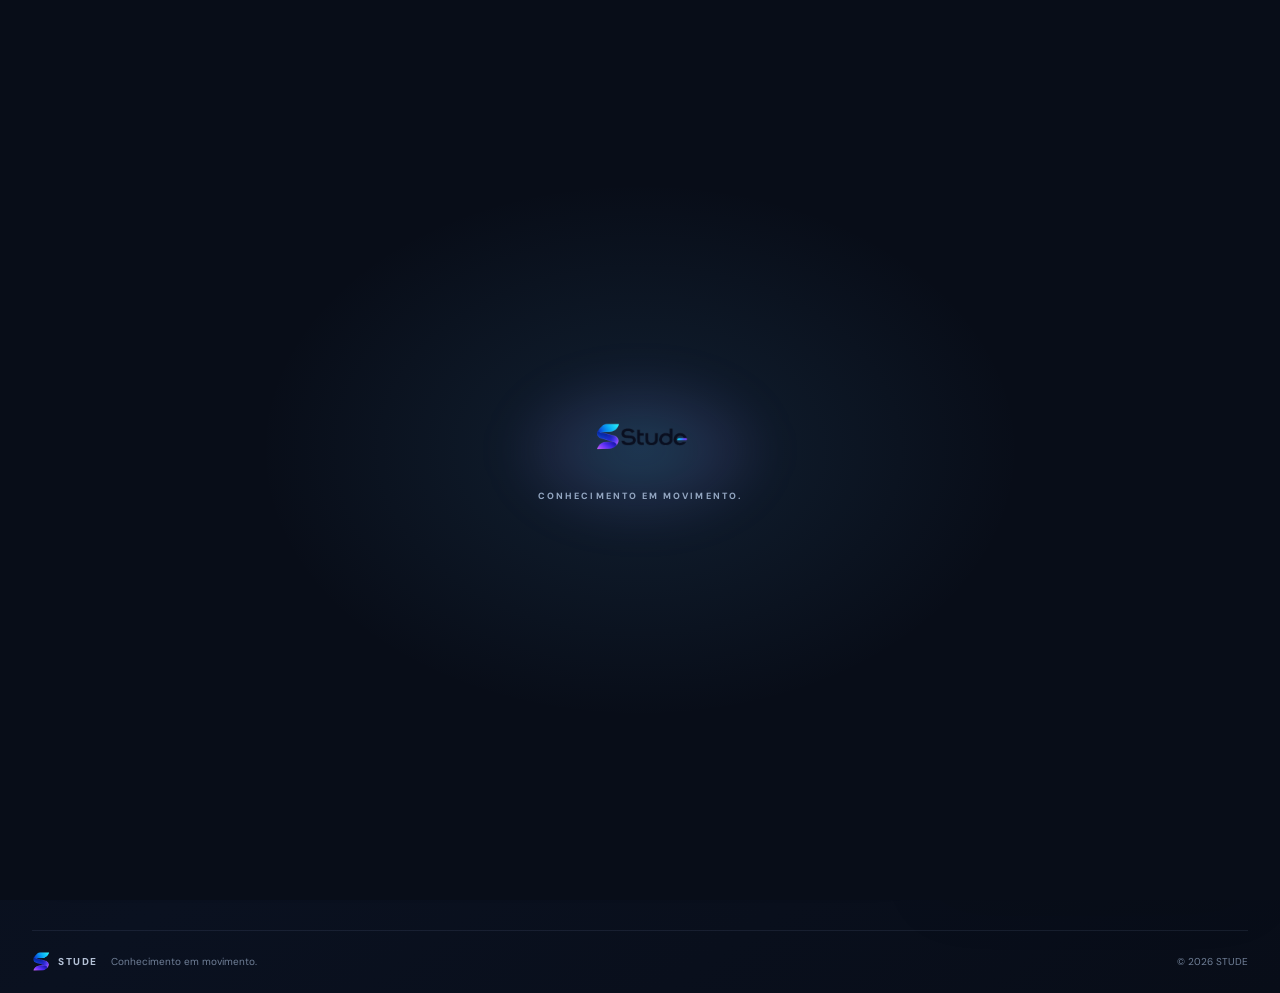
==== commit 62bd5a01: "Refactor index.html for accessibility and layout Updated theme color and description meta tags. Modi" ====
--- a/index.html
+++ b/index.html
@@ -1,449 +1,123 @@
-
 <!DOCTYPE html>
 <html lang="pt-BR">
 <head>
   <meta charset="UTF-8">
   <meta name="viewport" content="width=device-width, initial-scale=1.0">
-  <meta name="theme-color" content="#080d1b">
-
-  <title>Stude | Histórias que merecem ser ouvidas</title>
-
-  <meta
-    name="description"
-    content="Stude apresenta: histórias, experiências e entrevistas."
-  >
+  <meta name="theme-color" content="#080d18">
+  <meta name="description" content="Stude apresenta histórias que merecem ser ouvidas.">
+  <title>Stude — Entrevistas</title>
 
   <link rel="preconnect" href="https://fonts.googleapis.com">
   <link rel="preconnect" href="https://fonts.gstatic.com" crossorigin>
-
-  <link
-    href="https://fonts.googleapis.com/css2?family=DM+Sans:wght@400;500;600;700;800&family=Manrope:wght@400;500;600;700;800&display=swap"
-    rel="stylesheet"
-  >
-
+  <link href="https://fonts.googleapis.com/css2?family=DM+Sans:wght@400;500;600;700;800&family=Manrope:wght@400;500;600;700;800&display=swap" rel="stylesheet">
   <link rel="stylesheet" href="style.css">
 </head>
-
 <body>
-
-  <!-- INTRODUÇÃO -->
-  <div class="intro" id="intro">
-    <div class="intro-glow"></div>
-
-    <img
-      src="logo-stude.png"
-      alt="Stude"
-      class="intro-logo"
-    >
-
+  <div class="intro" id="intro" aria-hidden="true">
+    <div class="intro-aura"></div>
+    <img src="logo-stude.png" alt="Stude" class="intro-logo">
     <p>CONHECIMENTO EM MOVIMENTO.</p>
   </div>
 
-  <!-- CABEÇALHO -->
-  <header class="site-header">
-    <div class="header-brand">
-      <img
-        src="logo-stude.png"
-        alt="Stude"
-        class="header-logo"
-      >
-    </div>
+  <div class="page-shell">
+    <header class="topbar">
+      <a class="brand" href="#" aria-label="Stude — início">
+        <span class="brand-mark"><img src="isotipo.png" alt=""></span>
+        <img src="logo-stude.png" alt="Stude" class="brand-wordmark">
+      </a>
+      <div class="topbar-divider"></div>
+      <div class="now-playing">
+        <span class="eyebrow">STUDE ORIGINALS</span>
+        <span class="topbar-caption">AGORA NA TELA</span>
+      </div>
+      <div class="class-chip">1ª SÉRIE A</div>
+    </header>
 
-    <div class="header-info">
-      <span class="eyebrow">STUDE APRESENTA</span>
-      <span class="class-label">1ª SÉRIE A</span>
-    </div>
-  </header>
+    <main class="main-content">
+      <section class="intro-copy">
+        <div class="intro-kicker"><span class="kicker-line"></span> UMA SÉRIE DE CONVERSAS</div>
+        <h1>Histórias que merecem <span>ser ouvidas.</span></h1>
+        <p>Conheça pessoas, experiências e perspectivas em cada entrevista.</p>
+      </section>
 
-  <!-- CONTEÚDO PRINCIPAL -->
-  <main class="main-content">
-
-    <section class="presentation">
-      <div class="presentation-text">
-        <span class="section-tag">
-          <span class="tag-dot"></span>
-          ENTREVISTAS
-        </span>
-
-        <h1>
-          Histórias que merecem<br>
-          ser <span>ouvidas.</span>
-        </h1>
-
-        <p>
-          Cada pessoa tem uma história. Cada conversa,
-          uma nova perspectiva.
-        </p>
-      </div>
-    </section>
-
-    <!-- ÁREA DOS VÍDEOS -->
-    <section class="video-section">
-
-      <div class="player-column">
-
-        <!-- TÍTULO DO PLAYER E LOGO -->
-        <div class="player-heading">
-
-          <div class="player-brand">
-            <img
-              src="logo-stude.png"
-              alt="Stude"
-              class="player-logo"
-            >
+      <section class="watch-layout" aria-label="Entrevistas Stude">
+        <div class="main-column">
+          <div class="player-heading">
+            <div class="player-brand-aura">
+              <img src="logo-stude.png" alt="Stude" class="player-logo">
+            </div>
+            <div class="player-heading-copy">
+              <span class="eyebrow">AGORA NA TELA</span>
+              <h2 id="currentTitle">Leonardo</h2>
+            </div>
+            <span class="live-label"><span></span> STUDE ORIGINALS</span>
           </div>
 
-          <div class="player-heading-text">
-            <span class="eyebrow">AGORA EM EXIBIÇÃO</span>
-
-            <h2 id="currentTitle">
-              Entrevista com Leonardo
-            </h2>
-          </div>
-
-          <button
-            class="fullscreen-btn"
-            id="fullscreenBtn"
-            type="button"
-            aria-label="Abrir em tela cheia"
-          >
-            <span id="fullscreenIcon">⛶</span>
-            <span id="fullscreenText">Tela cheia</span>
-          </button>
-
-        </div>
-
-        <!-- PLAYER -->
-        <div class="player-frame" id="playerShell">
-
-          <div class="video-player" id="videoPlayer"></div>
-
-          <!-- BOTÃO PARA INICIAR A REPRODUÇÃO -->
-          <div class="start-overlay" id="startOverlay">
-
-            <div class="start-content">
-
-              <div class="play-icon">
-                <span>▶</span>
-              </div>
-
-              <h3>As histórias começam aqui.</h3>
-
-              <p>
-                Clique para iniciar a sequência de entrevistas.
-              </p>
-
-              <button
-                class="start-button"
-                id="startButton"
-                type="button"
-              >
-                Iniciar reprodução
-                <span>→</span>
-              </button>
-
-            </div>
-
-          </div>
-
-        </div>
-
-        <!-- INFORMAÇÕES DO VÍDEO -->
-        <div class="video-information">
-
-          <div class="video-information-text">
-            <span class="eyebrow">STUDE ORIGINAL</span>
-
-            <h3 id="videoTitle">
-              Leonardo
-            </h3>
-          </div>
-
-          <div class="playing-indicator">
-            <span class="playing-dot"></span>
-            <span id="playingStatus">AGUARDANDO</span>
-          </div>
-
-        </div>
-
-      </div>
-
-      <!-- LISTA DE ENTREVISTAS -->
-      <aside class="playlist-column">
-
-        <div class="playlist-heading">
-
-          <div>
-            <span class="eyebrow">CONTINUE EXPLORANDO</span>
-            <h2>Entrevistas</h2>
-          </div>
-
-          <span class="playlist-count" id="playlistCount">
-            07
-          </span>
-
-        </div>
-
-        <div
-          class="playlist"
-          id="playlist"
-          aria-label="Lista de entrevistas"
-        >
-          <!-- A lista é preenchida pelo script.js -->
-        </div>
-
-        <div class="playlist-footer">
-          <span class="playlist-footer-dot"></span>
-          <span>Uma sequência de histórias.</span>
-        </div>
-
-      </aside>
-
-    </section>
-
-  </main>
-
-  <!-- RODAPÉ -->
-  <footer class="site-footer">
-
-    <div class="footer-brand">
-      <img
-        src="isotipo.png"
-        alt=""
-        class="footer-isotipo"
-      >
-
-      <span>STUDE</span>
-    </div>
-
-    <p>
-      Conhecimento em movimento.
-    </p>
-
-    <span class="footer-year">
-      © 2026 STUDE
-    </span>
-
-  </footer>
-
-  <!-- YOUTUBE IFRAME API -->
-  <script src="https://www.youtube.com/iframe_api"></script>
-
-  <!-- SCRIPT PRINCIPAL -->
-  <script src="script.js"></script>
-
-  <!-- CONTROLE DE TELA CHEIA -->
-  <script>
-    document.addEventListener("DOMContentLoaded", () => {
-      const fullscreenBtn =
-        document.getElementById("fullscreenBtn");
-
-      const fullscreenIcon =
-        document.getElementById("fullscreenIcon");
-
-      const fullscreenText =
-        document.getElementById("fullscreenText");
-
-      const playerShell =
-        document.getElementById("playerShell");
-
-      if (!fullscreenBtn || !playerShell) return;
-
-      fullscreenBtn.addEventListener("click", async () => {
-        try {
-          if (!document.fullscreenElement) {
-            await playerShell.requestFullscreen();
-          } else {
-            await document.exitFullscreen();
-          }
-        } catch (error) {
-          console.error(
-            "Não foi possível alterar a tela cheia:",
-            error
-          );
-        }
-      });
-
-      document.addEventListener("fullscreenchange", () => {
-        const isFullscreen =
-          Boolean(document.fullscreenElement);
-
-        fullscreenIcon.textContent = "⛶";
-
-        fullscreenText.textContent = isFullscreen
-          ? "Sair da tela cheia"
-          : "Tela cheia";
-
-        fullscreenBtn.setAttribute(
-          "aria-label",
-          isFullscreen
-            ? "Sair da tela cheia"
-            : "Abrir em tela cheia"
-        );
-      });
-    });
-  </script>
-
-</body>
-</html>
-
-<!DOCTYPE html>
-<html lang="pt-BR">
-<head>
-  <meta charset="UTF-8">
-  <meta name="viewport" content="width=device-width, initial-scale=1.0">
-  <meta name="theme-color" content="#080b14">
-  <meta name="description" content="Stude — Entrevistas da 1ª Série A.">
-
-  <title>Stude — Entrevistas</title>
-
-  <link rel="icon" href="isotipo.png">
-  <link rel="apple-touch-icon" href="isotipo.png">
-
-  <link rel="preconnect" href="https://fonts.googleapis.com">
-  <link rel="preconnect" href="https://fonts.gstatic.com" crossorigin>
-
-  <link href="https://fonts.googleapis.com/css2?family=DM+Sans:wght@400;500;600;700&family=Manrope:wght@400;500;600;700;800&display=swap" rel="stylesheet">
-
-  <link rel="stylesheet" href="style.css">
-  <script src="script.js" defer></script>
-</head>
-
-<body>
-
-  <!-- ABERTURA -->
-  <div class="intro" id="intro">
-    <div class="intro-glow"></div>
-
-    <img src="logo-stude.png" alt="Stude" class="intro-logo">
-
-    <p>CONHECIMENTO EM MOVIMENTO.</p>
-  </div>
-
-  <!-- CABEÇALHO -->
-  <header class="header">
-    <a href="#" class="brand" aria-label="Stude">
-      <img src="logo-stude.png" alt="Stude">
-    </a>
-
-    <div class="header-center">
-      <span class="live-dot"></span>
-      <span>STUDE APRESENTA</span>
-    </div>
-
-    <div class="header-right">
-      <span>1ª SÉRIE A</span>
-    </div>
-  </header>
-
-  <!-- CONTEÚDO PRINCIPAL -->
-  <main class="main">
-
-    <section class="presentation">
-      <div class="presentation-copy">
-        <span class="eyebrow">UMA EXPERIÊNCIA STUDE</span>
-
-        <h1>
-          Histórias que<br>
-          <span>merecem ser ouvidas.</span>
-        </h1>
-
-        <p>
-          Uma coleção de entrevistas, perspectivas e experiências
-          compartilhadas pelos estudantes da 1ª Série A.
-        </p>
-      </div>
-
-      <div class="edition">
-        <span>EDIÇÃO</span>
-        <strong>2026</strong>
-      </div>
-    </section>
-
-    <!-- PLAYER -->
-    <section class="watch-section">
-
-      <div class="player-heading">
-        <div class="player-brand">
-          <img src="logo-stude.png" alt="Stude">
-        </div>
-
-        <div class="heading-divider"></div>
-
-        <div class="player-heading-text">
-          <span>AGORA NA TELA</span>
-          <h2 id="currentTitle">Leonardo</h2>
-        </div>
-      </div>
-
-      <div class="watch-layout">
-
-        <!-- VÍDEO PRINCIPAL -->
-        <div class="main-player">
-
-          <div class="video-frame">
-            <div id="videoPlayer"></div>
+          <div class="player-frame" id="playerShell">
+            <div id="videoPlayer" class="video-player"></div>
 
             <div class="start-overlay" id="startOverlay">
-              <button id="startButton" type="button">
-                <span class="play-icon">▶</span>
-                <span>Iniciar programação</span>
-              </button>
-              <small>SELEÇÃO DE ENTREVISTAS · STUDE</small>
+              <div class="start-card">
+                <div class="start-play-icon">▶</div>
+                <span class="eyebrow">STUDE ORIGINALS</span>
+                <h3>Uma história de cada vez.</h3>
+                <p>Inicie a reprodução. As próximas entrevistas avançarão automaticamente.</p>
+                <button class="start-button" id="startButton" type="button">
+                  <span>Iniciar entrevistas</span><span aria-hidden="true">→</span>
+                </button>
+              </div>
             </div>
           </div>
 
-          <div class="video-information">
+          <div class="video-meta">
             <div>
-              <span class="video-category">ENTREVISTA · 1ª SÉRIE A</span>
+              <span class="eyebrow">ENTREVISTA · 1ª SÉRIE A</span>
               <h3 id="videoTitle">Leonardo</h3>
             </div>
-
-            <div class="playing-indicator">
-              <span class="live-dot"></span>
-              <span id="playingStatus">AGUARDANDO INÍCIO</span>
+            <div class="playback-state">
+              <span class="state-dot"></span>
+              <span id="playingStatus">AGUARDANDO</span>
             </div>
-          </div>
-
-          <div class="player-footer">
-            <span>STUDE — CONHECIMENTO EM MOVIMENTO.</span>
-            <span>REPRODUÇÃO CONTÍNUA</span>
           </div>
         </div>
 
-        <!-- LISTA LATERAL -->
-        <aside class="playlist">
+        <aside class="playlist-panel">
+          <button class="fullscreen-button" id="fullscreenBtn" type="button" aria-label="Assistir vídeo em tela cheia">
+            <svg viewBox="0 0 24 24" aria-hidden="true">
+              <path d="M8 3H5a2 2 0 0 0-2 2v3M16 3h3a2 2 0 0 1 2 2v3M21 16v3a2 2 0 0 1-2 2h-3M3 16v3a2 2 0 0 0 2 2h3"/>
+            </svg>
+            <span id="fullscreenText">Assistir em tela cheia</span>
+            <span class="fullscreen-shortcut">⛶</span>
+          </button>
 
-          <div class="playlist-header">
+          <div class="playlist-heading">
             <div>
-              <span>STUDE ORIGINALS</span>
-              <h3>Entrevistas</h3>
+              <span class="eyebrow">STUDE ORIGINALS</span>
+              <h2>Entrevistas</h2>
             </div>
-
-            <span class="episode-count">07 VÍDEOS</span>
+            <span class="playlist-count" id="playlistCount">07 VÍDEOS</span>
           </div>
 
-          <div class="playlist-items" id="playlist"></div>
+          <div class="playlist" id="playlist" aria-label="Lista de entrevistas"></div>
 
           <div class="playlist-footer">
-            <span class="footer-dot"></span>
-            <span>UMA JORNADA DE HISTÓRIAS</span>
+            <span class="footer-pulse"></span>
+            <span>Uma sequência de histórias.</span>
           </div>
+        </aside>
+      </section>
+    </main>
 
-        </aside>
+    <footer class="site-footer">
+      <div class="footer-brand">
+        <img src="isotipo.png" alt="">
+        <span>STUDE</span>
+      </div>
+      <span>Conhecimento em movimento.</span>
+      <span class="footer-copyright">© 2026 STUDE</span>
+    </footer>
+  </div>
 
-      </div>
-    </section>
-
-    <footer class="footer">
-      <img src="logo-stude.png" alt="Stude">
-
-      <span>CONHECIMENTO EM MOVIMENTO.</span>
-
-      <span>© 2026 STUDE</span>
-    </footer>
-
-  </main>
-
+  <script src="script.js"></script>
 </body>
 </html>
--- a/style.css
+++ b/style.css
@@ -1,741 +1,408 @@
+/* =========================================================
+   STUDE — INTERVIEW EXPERIENCE
+   ========================================================= */
 
 :root {
-  --bg: #080b14;
-  --surface: #0e1422;
-  --surface-light: #131d30;
-  --white: #f5f7ff;
-  --muted: #8998b1;
-  --cyan: #00ddff;
-  --blue: #5d7cff;
-  --violet: #b36cff;
-  --line: rgba(170,190,230,.12);
-  --display: "Manrope", sans-serif;
-  --body: "DM Sans", sans-serif;
-}
-
-* {
+  color-scheme: dark;
+  --bg: #080d18;
+  --surface: #0d1422;
+  --surface-2: #111b2d;
+  --line: rgba(160, 184, 224, .13);
+  --text: #f1f5ff;
+  --muted: #8794aa;
+  --cyan: #24d5e8;
+  --blue: #69aaff;
+  --violet: #9a83ff;
+  --font: "DM Sans", "Manrope", sans-serif;
+}
+
+* { box-sizing: border-box; }
+
+html { min-height: 100%; background: var(--bg); }
+
+body {
   margin: 0;
-  padding: 0;
-  box-sizing: border-box;
-}
-
-html {
-  scroll-behavior: smooth;
-}
-
-body {
   min-height: 100vh;
-  overflow-x: hidden;
-  background: var(--bg);
-  color: var(--white);
-  font-family: var(--body);
-  -webkit-font-smoothing: antialiased;
-}
-
-body::before {
-  content: "";
-  position: fixed;
-  inset: 0;
-  pointer-events: none;
+  color: var(--text);
+  font-family: var(--font);
   background:
-    radial-gradient(ellipse at 75% 15%, rgba(55,90,190,.13), transparent 45%),
-    radial-gradient(ellipse at 15% 80%, rgba(0,180,255,.06), transparent 45%);
-  z-index: -1;
-}
-
-button {
-  font: inherit;
-}
-
-/* INTRO */
-
-.intro {
-  position: fixed;
-  inset: 0;
-  z-index: 1000;
-  background: #070a12;
-  display: flex;
-  align-items: center;
-  justify-content: center;
-  flex-direction: column;
-  gap: 30px;
-  animation: introExit .8s 2.5s ease forwards;
-}
-
-.intro-glow {
-  position: absolute;
-  width: 400px;
-  height: 400px;
-  border-radius: 50%;
-  background: rgba(50,110,255,.15);
-  filter: blur(100px);
-}
-
-.intro-logo {
-  position: relative;
-  z-index: 2;
-  width: min(270px, 65vw);
-  object-fit: contain;
-  animation: logoReveal 1.1s ease both;
-}
-
-.intro p {
-  position: relative;
-  z-index: 2;
-  color: #8392ae;
-  font-size: 9px;
-  letter-spacing: 4px;
-  animation: logoReveal 1s .4s both;
-}
-
-@keyframes logoReveal {
-  from {
-    opacity: 0;
-    transform: translateY(15px);
-  }
-  to {
-    opacity: 1;
-    transform: translateY(0);
-  }
-}
-
-@keyframes introExit {
-  to {
-    opacity: 0;
-    visibility: hidden;
-    pointer-events: none;
-  }
-}
-
-/* HEADER */
-
-.header {
-  height: 82px;
-  padding: 0 7%;
-  display: flex;
-  align-items: center;
-  justify-content: space-between;
-  border-bottom: 1px solid var(--line);
-  background: rgba(8,11,20,.8);
-  backdrop-filter: blur(20px);
-}
-
-.brand img {
-  display: block;
-  width: 118px;
-  max-height: 42px;
-  object-fit: contain;
-}
-
-.header-center,
-.header-right {
-  display: flex;
-  align-items: center;
-  gap: 11px;
-  color: #a3b0c5;
-  font-size: 9px;
-  font-weight: 700;
-  letter-spacing: 2px;
-}
-
-.live-dot {
-  width: 7px;
-  height: 7px;
-  border-radius: 50%;
-  background: var(--cyan);
-  box-shadow: 0 0 12px var(--cyan);
-  flex-shrink: 0;
-}
-
-/* MAIN */
-
-.main {
-  width: min(1450px, 88%);
-  margin: auto;
-}
-
-/* APRESENTAÇÃO */
-
-.presentation {
-  padding: 65px 0 45px;
-  display: flex;
-  align-items: end;
-  justify-content: space-between;
-}
-
-.eyebrow {
-  color: var(--cyan);
-  font-size: 9px;
-  font-weight: 700;
-  letter-spacing: 2.5px;
-}
-
-.presentation h1 {
-  margin-top: 17px;
-  font: 800 clamp(34px,4.5vw,57px)/1.12 var(--display);
-  letter-spacing: -2.5px;
-}
-
-.presentation h1 span {
-  color: transparent;
-  background: linear-gradient(100deg,#83aaff,#34dcff 55%,#bb82ff);
-  background-clip: text;
-  -webkit-background-clip: text;
-}
-
-.presentation-copy p {
-  max-width: 570px;
-  margin-top: 17px;
-  color: var(--muted);
-  font-size: 13px;
-  line-height: 1.9;
-}
-
-.edition {
-  display: flex;
-  flex-direction: column;
-  align-items: end;
-  gap: 5px;
-  color: var(--muted);
-  font-size: 9px;
-  letter-spacing: 2px;
-}
-
-.edition strong {
-  color: var(--white);
-  font: 800 34px var(--display);
-}
-
-/* PLAYER HEADING */
-
-.player-heading {
+    radial-gradient(ellipse at 12% 2%, rgba(41, 116, 181, .13), transparent 31rem),
+    radial-gradient(ellipse at 88% 8%, rgba(105, 82, 185, .10), transparent 34rem),
+    linear-gradient(145deg, #080d18 0%, #0a1120 54%, #080d18 100%);
+}
+
+button { font: inherit; }
+
+.page-shell {
+  width: min(1440px, calc(100% - 64px));
+  margin: 0 auto;
+}
+
+.topbar {
+  min-height: 76px;
   display: flex;
   align-items: center;
   gap: 22px;
-  margin-bottom: 20px;
-}
-
-.player-brand img {
-  display: block;
-  width: 112px;
-  max-height: 40px;
-  object-fit: contain;
-}
-
-.heading-divider {
-  width: 1px;
-  height: 38px;
-  background: var(--line);
-}
-
-.player-heading-text {
-  display: flex;
-  flex-direction: column;
-  gap: 4px;
-}
-
-.player-heading-text span,
-.video-category {
-  color: var(--cyan);
-  font-size: 8px;
+  border-bottom: 1px solid rgba(155, 180, 220, .10);
+}
+
+.brand {
+  display: inline-flex;
+  align-items: center;
+  gap: 10px;
+  text-decoration: none;
+  min-width: 116px;
+}
+
+.brand-mark {
+  width: 34px;
+  height: 34px;
+  display: grid;
+  place-items: center;
+  border-radius: 11px;
+  background: linear-gradient(145deg, rgba(84, 180, 255, .17), rgba(151, 118, 255, .16));
+  box-shadow: 0 0 24px rgba(83, 166, 255, .12);
+}
+
+.brand-mark img { width: 21px; height: 21px; object-fit: contain; }
+.brand-wordmark { width: 69px; max-height: 28px; object-fit: contain; object-position: left center; }
+
+.topbar-divider { width: 1px; height: 38px; background: var(--line); }
+
+.now-playing { display: flex; flex-direction: column; gap: 3px; }
+.eyebrow, .topbar-caption, .intro-kicker {
+  font-size: 9px;
+  font-weight: 800;
+  letter-spacing: .19em;
+}
+.eyebrow { color: var(--cyan); }
+.topbar-caption { color: #a9b4c8; font-size: 8px; }
+.class-chip {
+  margin-left: auto;
+  padding: 8px 12px;
+  border: 1px solid var(--line);
+  border-radius: 8px;
+  color: #9eabc0;
+  font-size: 9px;
   font-weight: 700;
-  letter-spacing: 1.8px;
-}
-
-.player-heading-text h2 {
-  font: 700 16px var(--display);
-}
-
-/* LAYOUT */
+  letter-spacing: .12em;
+}
+
+.main-content { padding: 38px 0 52px; }
+
+.intro-copy { margin-bottom: 27px; }
+.intro-kicker { display: flex; align-items: center; gap: 10px; color: #9aa9c1; }
+.kicker-line { width: 22px; height: 1px; background: var(--cyan); box-shadow: 0 0 10px var(--cyan); }
+.intro-copy h1 {
+  margin: 13px 0 8px;
+  font-family: "Manrope", var(--font);
+  font-size: clamp(28px, 3.3vw, 43px);
+  line-height: 1.12;
+  letter-spacing: -.045em;
+  font-weight: 800;
+}
+.intro-copy h1 span {
+  background: linear-gradient(95deg, #d7efff 0%, #83dfff 43%, #b7a5ff 100%);
+  -webkit-background-clip: text;
+  background-clip: text;
+  color: transparent;
+}
+.intro-copy p { margin: 0; color: var(--muted); font-size: 13px; }
 
 .watch-layout {
   display: grid;
-  grid-template-columns: minmax(0,1fr) 310px;
-  gap: 20px;
+  grid-template-columns: minmax(0, 1fr) 310px;
   align-items: stretch;
-}
-
-/* VIDEO */
-
-.main-player {
-  min-width: 0;
-}
-
-.video-frame {
+  gap: 22px;
+}
+
+.main-column { min-width: 0; }
+
+.player-heading {
+  min-height: 58px;
+  display: flex;
+  align-items: center;
+  gap: 15px;
+  padding: 7px 15px;
+  margin-bottom: 12px;
+  border: 1px solid rgba(145, 184, 240, .12);
+  border-radius: 13px;
+  overflow: hidden;
+  background:
+    radial-gradient(ellipse at 8% 50%, rgba(113, 203, 255, .20), transparent 38%),
+    radial-gradient(ellipse at 28% 0%, rgba(174, 151, 255, .15), transparent 52%),
+    linear-gradient(105deg, rgba(66, 119, 175, .10), rgba(107, 91, 164, .07), rgba(13, 20, 34, .55));
+  box-shadow: inset 0 1px rgba(255,255,255,.035);
+}
+
+.player-brand-aura {
+  position: relative;
+  width: 94px;
+  min-width: 94px;
+  height: 42px;
+  display: grid;
+  place-items: center;
+  border-right: 1px solid rgba(173, 197, 236, .15);
+}
+.player-brand-aura::before {
+  content: "";
+  position: absolute;
+  inset: -20px 5px;
+  background: radial-gradient(ellipse, rgba(105, 199, 255, .20), rgba(154, 130, 255, .10) 48%, transparent 72%);
+  filter: blur(8px);
+}
+.player-logo { position: relative; z-index: 1; width: 68px; max-height: 30px; object-fit: contain; }
+.player-heading-copy { min-width: 0; }
+.player-heading-copy .eyebrow { font-size: 8px; }
+.player-heading-copy h2 { margin: 4px 0 0; font-size: 16px; font-weight: 800; letter-spacing: -.025em; }
+.live-label {
+  margin-left: auto;
+  display: flex;
+  align-items: center;
+  gap: 7px;
+  color: #7e8ca4;
+  font-size: 8px;
+  font-weight: 800;
+  letter-spacing: .12em;
+  white-space: nowrap;
+}
+.live-label span, .state-dot, .footer-pulse {
+  width: 7px; height: 7px; border-radius: 50%;
+  background: var(--cyan);
+  box-shadow: 0 0 12px rgba(36, 213, 232, .75);
+}
+
+.player-frame {
   position: relative;
   width: 100%;
-  aspect-ratio: 16/9;
+  aspect-ratio: 16 / 9;
   overflow: hidden;
-  background: #03050a;
-  border: 1px solid rgba(140,170,230,.16);
-  border-radius: 8px;
-  box-shadow: 0 25px 70px rgba(0,0,0,.3);
-}
-
-#videoPlayer {
-  position: absolute;
-  inset: 0;
+  isolation: isolate;
+  border: 1px solid rgba(153, 184, 229, .18);
+  border-radius: 12px;
+  background: #03060d;
+  box-shadow: 0 22px 65px rgba(0, 0, 0, .34), 0 0 35px rgba(62, 121, 190, .07);
+}
+.video-player, .video-player iframe {
+  display: block;
   width: 100%;
   height: 100%;
-}
-
-#videoPlayer iframe {
-  width: 100%;
-  height: 100%;
-}
-
+  border: 0;
+}
 .start-overlay {
   position: absolute;
   inset: 0;
   z-index: 5;
-  display: flex;
-  flex-direction: column;
-  align-items: center;
-  justify-content: center;
-  gap: 17px;
+  display: grid;
+  place-items: center;
+  padding: 20px;
   background:
-    radial-gradient(circle at center,rgba(42,75,150,.24),transparent 60%),
-    rgba(4,7,15,.94);
-  transition: opacity .3s;
-}
-
-.start-overlay.hidden {
-  opacity: 0;
-  pointer-events: none;
-}
-
-.start-overlay button {
+    radial-gradient(ellipse at 50% 45%, rgba(24, 51, 84, .36), transparent 55%),
+    rgba(4, 9, 18, .72);
+  backdrop-filter: blur(5px);
+  transition: opacity .35s ease, visibility .35s ease;
+}
+.start-overlay.hidden { opacity: 0; visibility: hidden; pointer-events: none; }
+.start-card { width: min(390px, 100%); text-align: center; }
+.start-play-icon {
+  width: 54px; height: 54px; margin: 0 auto 17px;
+  display: grid; place-items: center; padding-left: 3px;
+  border: 1px solid rgba(143, 210, 255, .42);
+  border-radius: 50%;
+  color: #eaf8ff;
+  background: linear-gradient(145deg, rgba(51, 179, 222, .25), rgba(127, 111, 226, .28));
+  box-shadow: 0 0 35px rgba(58, 172, 225, .20);
+}
+.start-card h3 { margin: 9px 0 7px; font-size: clamp(19px, 2.5vw, 25px); letter-spacing: -.035em; }
+.start-card p { max-width: 330px; margin: 0 auto 20px; color: #aab8cd; font-size: 12px; line-height: 1.6; }
+.start-button {
+  min-height: 43px; padding: 0 18px; display: inline-flex; align-items: center; gap: 22px;
+  border: 1px solid rgba(114, 210, 246, .45); border-radius: 9px;
+  color: #06121e; font-size: 12px; font-weight: 800; cursor: pointer;
+  background: linear-gradient(100deg, #8be4f4, #9dbdff 58%, #c0adff);
+  box-shadow: 0 8px 25px rgba(87, 172, 230, .18);
+  transition: transform .2s ease, filter .2s ease;
+}
+.start-button:hover { transform: translateY(-2px); filter: brightness(1.08); }
+
+.video-meta {
+  min-height: 68px;
+  display: flex; align-items: center; justify-content: space-between; gap: 15px;
+  padding: 17px 2px 0;
+}
+.video-meta .eyebrow { font-size: 8px; }
+.video-meta h3 { margin: 6px 0 0; font-size: 18px; letter-spacing: -.025em; }
+.playback-state { display: flex; align-items: center; gap: 9px; color: #71819a; font-size: 8px; font-weight: 800; letter-spacing: .12em; }
+.state-dot { width: 7px; height: 7px; }
+
+.playlist-panel {
+  min-width: 0;
+  padding: 16px 15px 13px;
+  border: 1px solid rgba(153, 184, 229, .14);
+  border-radius: 13px;
+  background: linear-gradient(155deg, rgba(15, 23, 38, .96), rgba(11, 18, 31, .96));
+  box-shadow: 0 18px 55px rgba(0,0,0,.17);
+}
+
+/* O CONTROLE FICA ACIMA DO TÍTULO "ENTREVISTAS" */
+.fullscreen-button {
+  width: 100%;
+  min-height: 43px;
+  margin: 0 0 20px;
+  padding: 0 12px;
   display: flex;
   align-items: center;
-  gap: 12px;
-  padding: 15px 24px;
-  border: 1px solid rgba(0,221,255,.4);
-  border-radius: 5px;
-  color: white;
-  background: rgba(30,70,125,.3);
+  gap: 10px;
+  border: 1px solid rgba(111, 185, 226, .27);
+  border-radius: 9px;
+  color: #dceeff;
+  background:
+    linear-gradient(100deg, rgba(38, 151, 190, .16), rgba(111, 101, 193, .15)),
+    rgba(17, 29, 48, .85);
   cursor: pointer;
-  font-size: 12px;
+  text-align: left;
+  font-size: 11px;
   font-weight: 700;
-  transition: .25s;
-}
-
-.start-overlay button:hover {
-  background: rgba(0,150,220,.25);
-  transform: translateY(-2px);
-}
-
-.play-icon {
-  color: var(--cyan);
-}
-
-.start-overlay small {
-  color: #8291aa;
-  font-size: 8px;
-  letter-spacing: 2px;
-}
-
-.video-information {
-  display: flex;
-  align-items: center;
-  justify-content: space-between;
-  padding: 20px 2px;
-}
-
-.video-information h3 {
-  margin-top: 6px;
-  font: 700 19px var(--display);
-}
-
-.playing-indicator {
-  display: flex;
-  align-items: center;
-  gap: 9px;
-  color: #8493aa;
-  font-size: 8px;
-  letter-spacing: 1px;
-}
-
-.player-footer {
-  display: flex;
-  justify-content: space-between;
-  padding: 14px 0;
-  border-top: 1px solid var(--line);
-  color: #697993;
-  font-size: 8px;
-  letter-spacing: 1.5px;
-}
-
-/* PLAYLIST */
-
-.playlist {
-  min-width: 0;
-  display: flex;
-  flex-direction: column;
-  background: rgba(14,20,34,.85);
-  border: 1px solid var(--line);
-  border-radius: 8px;
-  overflow: hidden;
-}
-
-.playlist-header {
-  padding: 20px;
-  display: flex;
-  align-items: center;
-  justify-content: space-between;
+  transition: border-color .2s ease, background .2s ease, transform .2s ease, box-shadow .2s ease;
+}
+.fullscreen-button svg {
+  width: 17px; height: 17px; flex: 0 0 auto;
+  fill: none; stroke: #83dcf1; stroke-width: 1.7; stroke-linecap: round; stroke-linejoin: round;
+}
+.fullscreen-button:hover {
+  transform: translateY(-1px);
+  border-color: rgba(91, 211, 235, .58);
+  background: linear-gradient(100deg, rgba(38, 151, 190, .25), rgba(111, 101, 193, .22));
+  box-shadow: 0 7px 24px rgba(42, 161, 202, .10);
+}
+.fullscreen-shortcut {
+  margin-left: auto; color: #91a5c0; font-size: 17px; line-height: 1;
+}
+
+.playlist-heading {
+  display: flex; align-items: center; justify-content: space-between; gap: 8px;
+  padding: 0 2px 16px;
   border-bottom: 1px solid var(--line);
 }
-
-.playlist-header div > span {
-  color: var(--cyan);
-  font-size: 8px;
-  font-weight: 700;
-  letter-spacing: 1.7px;
-}
-
-.playlist-header h3 {
-  margin-top: 7px;
-  font: 700 17px var(--display);
-}
-
-.episode-count {
-  padding: 7px 9px;
-  border: 1px solid var(--line);
-  border-radius: 3px;
-  color: #9aa9c0;
-  font-size: 8px;
-}
-
-.playlist-items {
-  display: flex;
-  flex-direction: column;
-  padding: 8px;
-  gap: 4px;
-}
-
+.playlist-heading .eyebrow { font-size: 8px; }
+.playlist-heading h2 { margin: 7px 0 0; font-size: 18px; letter-spacing: -.025em; }
+.playlist-count {
+  padding: 7px 8px; border: 1px solid var(--line); border-radius: 6px;
+  color: #8d9ab0; font-size: 8px; font-weight: 700; white-space: nowrap;
+}
+.playlist { display: flex; flex-direction: column; gap: 5px; padding: 11px 0 7px; }
 .playlist-item {
-  width: 100%;
-  display: flex;
-  align-items: center;
-  gap: 12px;
-  padding: 11px;
-  text-align: left;
-  color: white;
-  border: 1px solid transparent;
-  border-radius: 5px;
-  background: transparent;
-  cursor: pointer;
-  transition: .2s;
-}
-
-.playlist-item:hover {
-  background: rgba(80,120,190,.1);
-}
-
+  width: 100%; min-height: 53px; display: flex; align-items: center; gap: 12px;
+  padding: 7px 9px; border: 1px solid transparent; border-radius: 8px;
+  color: var(--text); background: transparent; text-align: left; cursor: pointer;
+  transition: background .2s ease, border-color .2s ease, transform .2s ease;
+}
+.playlist-item:hover { background: rgba(105, 151, 210, .08); transform: translateX(2px); }
 .playlist-item.active {
-  background: linear-gradient(100deg,rgba(0,180,255,.12),rgba(110,90,255,.08));
-  border-color: rgba(0,221,255,.25);
-}
-
+  border-color: rgba(39, 196, 224, .30);
+  background: linear-gradient(105deg, rgba(27, 155, 187, .13), rgba(94, 101, 176, .12));
+}
 .episode-number {
-  width: 26px;
-  height: 26px;
-  flex: 0 0 26px;
-  display: grid;
-  place-items: center;
-  border-radius: 4px;
-  background: rgba(130,155,210,.08);
-  color: #9aaac2;
-  font-size: 10px;
-}
-
-.playlist-item.active .episode-number {
-  background: rgba(0,221,255,.13);
-  color: var(--cyan);
-}
-
-.episode-info {
-  min-width: 0;
-  display: flex;
-  flex: 1;
-  flex-direction: column;
-  gap: 4px;
-}
-
-.episode-info strong {
-  font-size: 11px;
-  font-weight: 600;
-}
-
-.episode-info small {
-  color: #7889a4;
-  font-size: 8px;
-  letter-spacing: 1px;
-}
-
-.episode-state {
-  color: var(--cyan);
-  font-size: 9px;
-}
-
+  width: 28px; height: 28px; flex: 0 0 28px;
+  display: grid; place-items: center; border-radius: 6px;
+  color: #8291a9; background: rgba(116, 139, 176, .10);
+  font-size: 10px; font-weight: 700;
+}
+.playlist-item.active .episode-number { color: #35d8eb; background: rgba(23, 188, 213, .13); }
+.episode-info { min-width: 0; display: flex; flex-direction: column; gap: 5px; }
+.episode-info strong { font-size: 11px; font-weight: 800; }
+.episode-info small { color: #74839b; font-size: 7px; font-weight: 700; letter-spacing: .12em; }
+.episode-state { margin-left: auto; color: var(--cyan); font-size: 11px; }
 .playlist-footer {
-  display: flex;
-  align-items: center;
-  gap: 9px;
-  margin-top: auto;
-  padding: 16px;
-  border-top: 1px solid var(--line);
-  color: #7889a4;
-  font-size: 8px;
-  letter-spacing: 1.3px;
-}
-
-.footer-dot {
-  width: 6px;
-  height: 6px;
-  border-radius: 50%;
-  background: var(--violet);
-}
-
-/* FOOTER */
-
-.footer {
-  min-height: 90px;
-  margin-top: 65px;
-  display: flex;
-  align-items: center;
-  justify-content: space-between;
-  border-top: 1px solid var(--line);
-}
-
-.footer img {
-  width: 90px;
-  max-height: 32px;
-  object-fit: contain;
-}
-
-.footer span {
-  color: #65748d;
-  font-size: 8px;
-  letter-spacing: 1.5px;
-}
-
-/* RESPONSIVO */
-
-@media (max-width: 1050px) {
-  .watch-layout {
-    grid-template-columns: minmax(0,1fr) 265px;
-  }
-
-  .main {
-    width: 92%;
-  }
-}
-
-@media (max-width: 760px) {
-  .header {
-    height: 70px;
-    padding: 0 5%;
-  }
-
-  .brand img {
-    width: 95px;
-  }
-
-  .header-center {
-    font-size: 8px;
-  }
-
-  .header-right {
-    display: none;
-  }
-
-  .main {
-    width: 92%;
-  }
-
-  .presentation {
-    padding: 48px 0 32px;
-  }
-
-  .presentation h1 {
-    font-size: 37px;
-    letter-spacing: -1.8px;
-  }
-
-  .presentation-copy p {
-    font-size: 12px;
-  }
-
-  .edition {
-    display: none;
-  }
-
-  .watch-layout {
-    grid-template-columns: 1fr;
-  }
-
-  .playlist {
-    min-height: auto;
-  }
-
-  .playlist-items {
-    display: grid;
-    grid-template-columns: repeat(2,minmax(0,1fr));
-  }
-
-  .playlist-item {
-    padding: 9px 6px;
-    gap: 7px;
-  }
-
-  .episode-info strong {
-    font-size: 10px;
-  }
-
-  .player-footer {
-    font-size: 7px;
-  }
-
-  .footer {
-    gap: 12px;
-    flex-wrap: wrap;
-    padding: 20px 0;
-  }
-}
-
-@media (max-width: 420px) {
-  .presentation h1 {
-    font-size: 32px;
-  }
-
-  .player-heading {
-    gap: 12px;
-  }
-
-  .player-brand img {
-    width: 90px;
-  }
-
-  .playlist-items {
-    grid-template-columns: 1fr;
-  }
-
-  .video-information {
-    align-items: flex-start;
-    flex-direction: column;
-    gap: 12px;
-  }
-
-  .start-overlay button {
-    padding: 12px 15px;
-    font-size: 10px;
-  }
-}
-
-@media (prefers-reduced-motion: reduce) {
-  *,
-  *::before,
-  *::after {
-    animation-duration: .01ms !important;
-    transition-duration: .01ms !important;
-  }
-}
-
-/* FUNDO SUAVE DA REGIÃO DA LOGO */
-.player-heading {
-  position: relative;
-  isolation: isolate;
-  border-radius: 18px;
-  padding: 14px 18px;
-  overflow: hidden;
-
-  background:
-    radial-gradient(
-      ellipse at 8% 50%,
-      rgba(126, 205, 255, 0.19),
-      transparent 48%
-    ),
-    radial-gradient(
-      ellipse at 35% 20%,
-      rgba(176, 153, 255, 0.15),
-      transparent 55%
-    ),
-    linear-gradient(
-      110deg,
-      rgba(116, 180, 255, 0.075),
-      rgba(160, 145, 255, 0.045),
-      transparent 85%
-    );
-}
-
-.player-heading img {
-  position: relative;
-  z-index: 1;
-  filter: drop-shadow(0 0 12px rgba(133, 190, 255, 0.18));
-}
-
-/* BOTÃO DE TELA CHEIA */
-.fullscreen-btn {
-  display: inline-flex;
-  align-items: center;
-  justify-content: center;
-  gap: 8px;
-  padding: 10px 15px;
-
-  border: 1px solid rgba(160, 190, 255, 0.2);
-  border-radius: 12px;
-
-  background: rgba(125, 145, 210, 0.12);
-  color: #eaf2ff;
-
-  font: inherit;
-  font-size: 13px;
-  font-weight: 600;
-
-  cursor: pointer;
-  transition: 0.25s ease;
-}
-
-.fullscreen-btn:hover {
-  background: rgba(130, 170, 255, 0.22);
-  border-color: rgba(160, 200, 255, 0.5);
-  transform: translateY(-2px);
-}
-
-/* PLAYER EM TELA CHEIA */
-#playerShell:fullscreen {
-  width: 100vw;
-  height: 100vh;
+  min-height: 34px; display: flex; align-items: center; gap: 9px;
+  padding: 9px 2px 0; border-top: 1px solid var(--line);
+  color: #75839a; font-size: 9px;
+}
+.footer-pulse { width: 6px; height: 6px; }
+
+.site-footer {
+  min-height: 63px; display: flex; align-items: center; gap: 13px;
+  border-top: 1px solid rgba(155, 180, 220, .10);
+  color: #718098; font-size: 10px;
+}
+.footer-brand { display: flex; align-items: center; gap: 7px; color: #b5c2d7; font-size: 10px; font-weight: 800; letter-spacing: .15em; }
+.footer-brand img { width: 19px; height: 19px; object-fit: contain; }
+.footer-copyright { margin-left: auto; }
+
+/* INTRO */
+.intro {
+  position: fixed; inset: 0; z-index: 100;
+  display: flex; flex-direction: column; align-items: center; justify-content: center; gap: 15px;
+  background: #080d18;
+  transition: opacity .7s ease, visibility .7s ease;
+}
+.intro::after {
+  content: ""; position: absolute; inset: 0;
+  background: radial-gradient(ellipse at center, rgba(81, 159, 219, .13), transparent 42%);
+  pointer-events: none;
+}
+.intro-aura {
+  position: absolute; width: 260px; height: 150px; border-radius: 50%;
+  background: radial-gradient(ellipse, rgba(75, 186, 237, .20), rgba(142, 117, 238, .11) 48%, transparent 72%);
+  filter: blur(22px);
+}
+.intro-logo { position: relative; z-index: 1; width: 150px; max-height: 76px; object-fit: contain; }
+.intro p { position: relative; z-index: 1; margin: 0; color: #93a6c1; font-size: 9px; font-weight: 800; letter-spacing: .23em; }
+.intro.finished { opacity: 0; visibility: hidden; }
+
+/* PLAYER EM TELA CHEIA: O BOTÃO ESTÁ NA COLUNA LATERAL,
+   MAS O ELEMENTO QUE EXPANDE É SOMENTE O PLAYER. */
+.player-frame:fullscreen {
+  width: 100vw !important;
+  height: 100vh !important;
   max-width: none;
+  max-height: none;
+  aspect-ratio: auto;
+  border: 0;
   border-radius: 0;
-  background: #080d1b;
-  display: flex;
-  align-items: center;
-  justify-content: center;
-}
-
-#playerShell:fullscreen #videoPlayer,
-#playerShell:fullscreen iframe {
+  background: #000;
+  box-shadow: none;
+}
+.player-frame:fullscreen .video-player,
+.player-frame:fullscreen iframe {
   width: 100% !important;
   height: 100% !important;
 }
-
-#playerShell:fullscreen .start-overlay {
-  z-index: 10;
-}
-
-#playerShell:fullscreen::backdrop {
-  background: #080d1b;
-}
-
-/* COMPATIBILIDADE COM CELULARES */
-@media (max-width: 600px) {
-  .fullscreen-btn {
-    padding: 9px 11px;
-    font-size: 12px;
-  }
-
-  .player-heading {
-    padding: 12px;
-  }
-}
+.player-frame:fullscreen .start-overlay { border-radius: 0; }
+.player-frame:fullscreen::backdrop { background: #000; }
+
+@media (max-width: 980px) {
+  .page-shell { width: min(100% - 36px, 760px); }
+  .watch-layout { grid-template-columns: minmax(0, 1fr); }
+  .playlist-panel { padding: 15px; }
+  .playlist { display: grid; grid-template-columns: repeat(2, minmax(0, 1fr)); }
+  .playlist-footer { margin-top: 5px; }
+}
+
+@media (max-width: 560px) {
+  .page-shell { width: calc(100% - 28px); }
+  .topbar { min-height: 65px; gap: 13px; }
+  .brand { min-width: auto; }
+  .brand-wordmark { width: 59px; }
+  .class-chip { padding: 7px 8px; font-size: 8px; }
+  .main-content { padding: 29px 0 36px; }
+  .intro-copy { margin-bottom: 21px; }
+  .intro-copy h1 { font-size: 30px; }
+  .intro-copy p { max-width: 320px; font-size: 12px; line-height: 1.55; }
+  .player-heading { gap: 10px; min-height: 54px; padding: 6px 10px; }
+  .player-brand-aura { width: 70px; min-width: 70px; height: 37px; }
+  .player-logo { width: 55px; }
+  .player-heading-copy h2 { font-size: 14px; }
+  .live-label { display: none; }
+  .player-frame { border-radius: 9px; }
+  .video-meta h3 { font-size: 16px; }
+  .playlist-panel { padding: 13px 11px; }
+  .playlist { grid-template-columns: 1fr; gap: 3px; }
+  .playlist-item { min-height: 49px; }
+  .site-footer { flex-wrap: wrap; padding: 14px 0; gap: 9px 13px; }
+  .site-footer > span:nth-child(2) { display: none; }
+}
+
+@media (prefers-reduced-motion: reduce) {
+  *, *::before, *::after { scroll-behavior: auto !important; transition-duration: .01ms !important; }
+}
